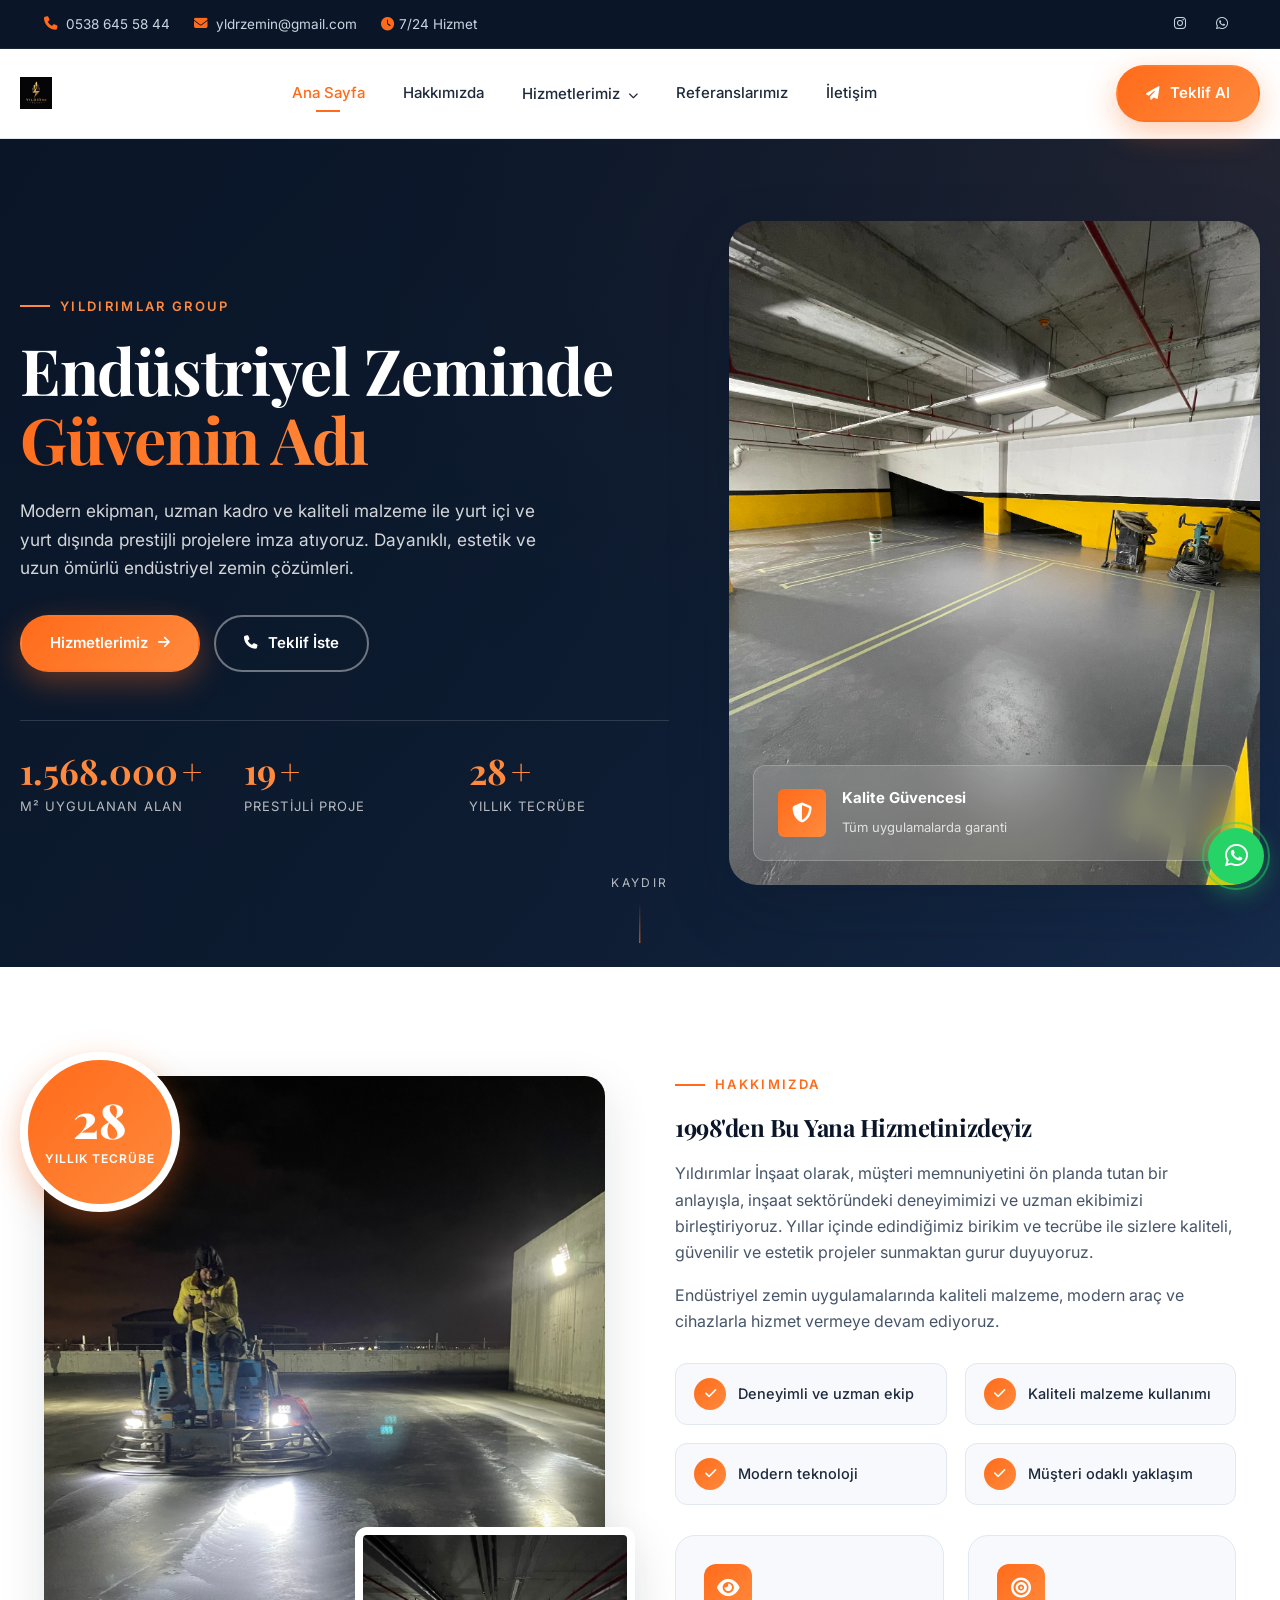
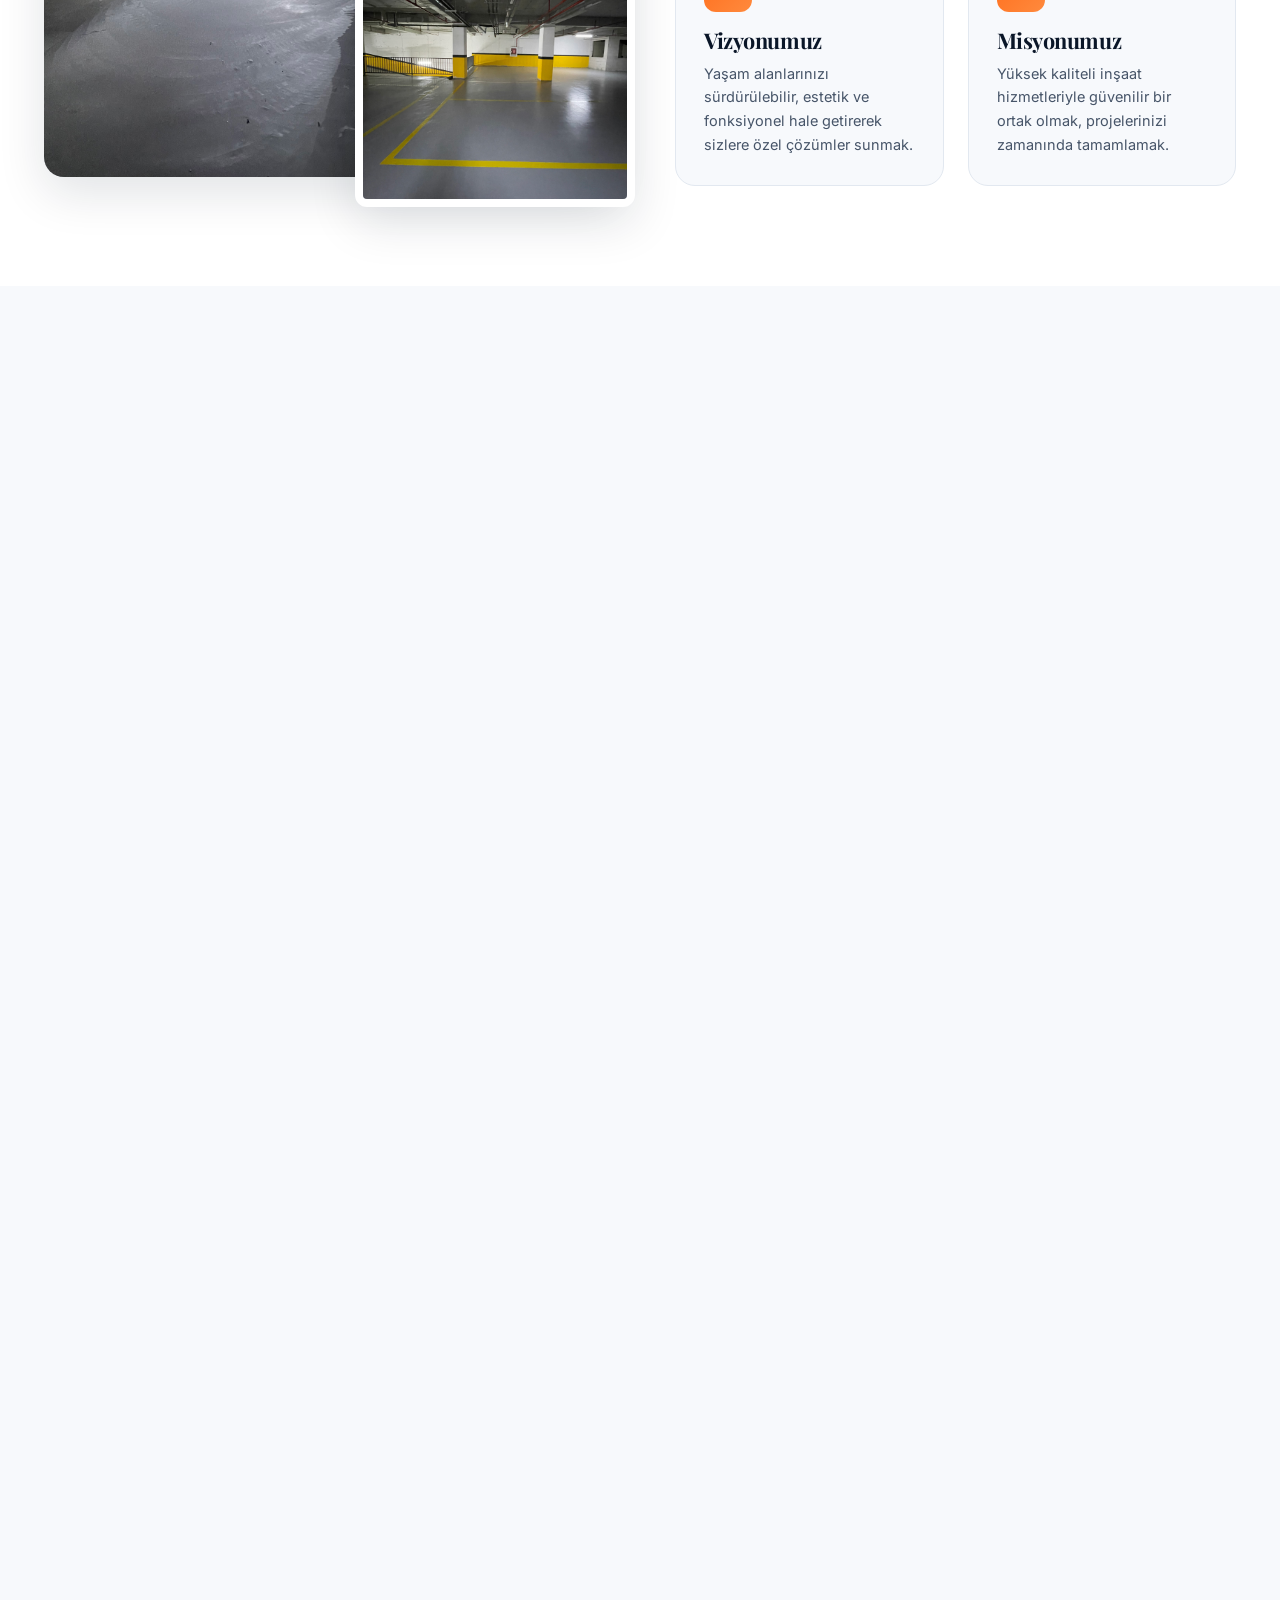
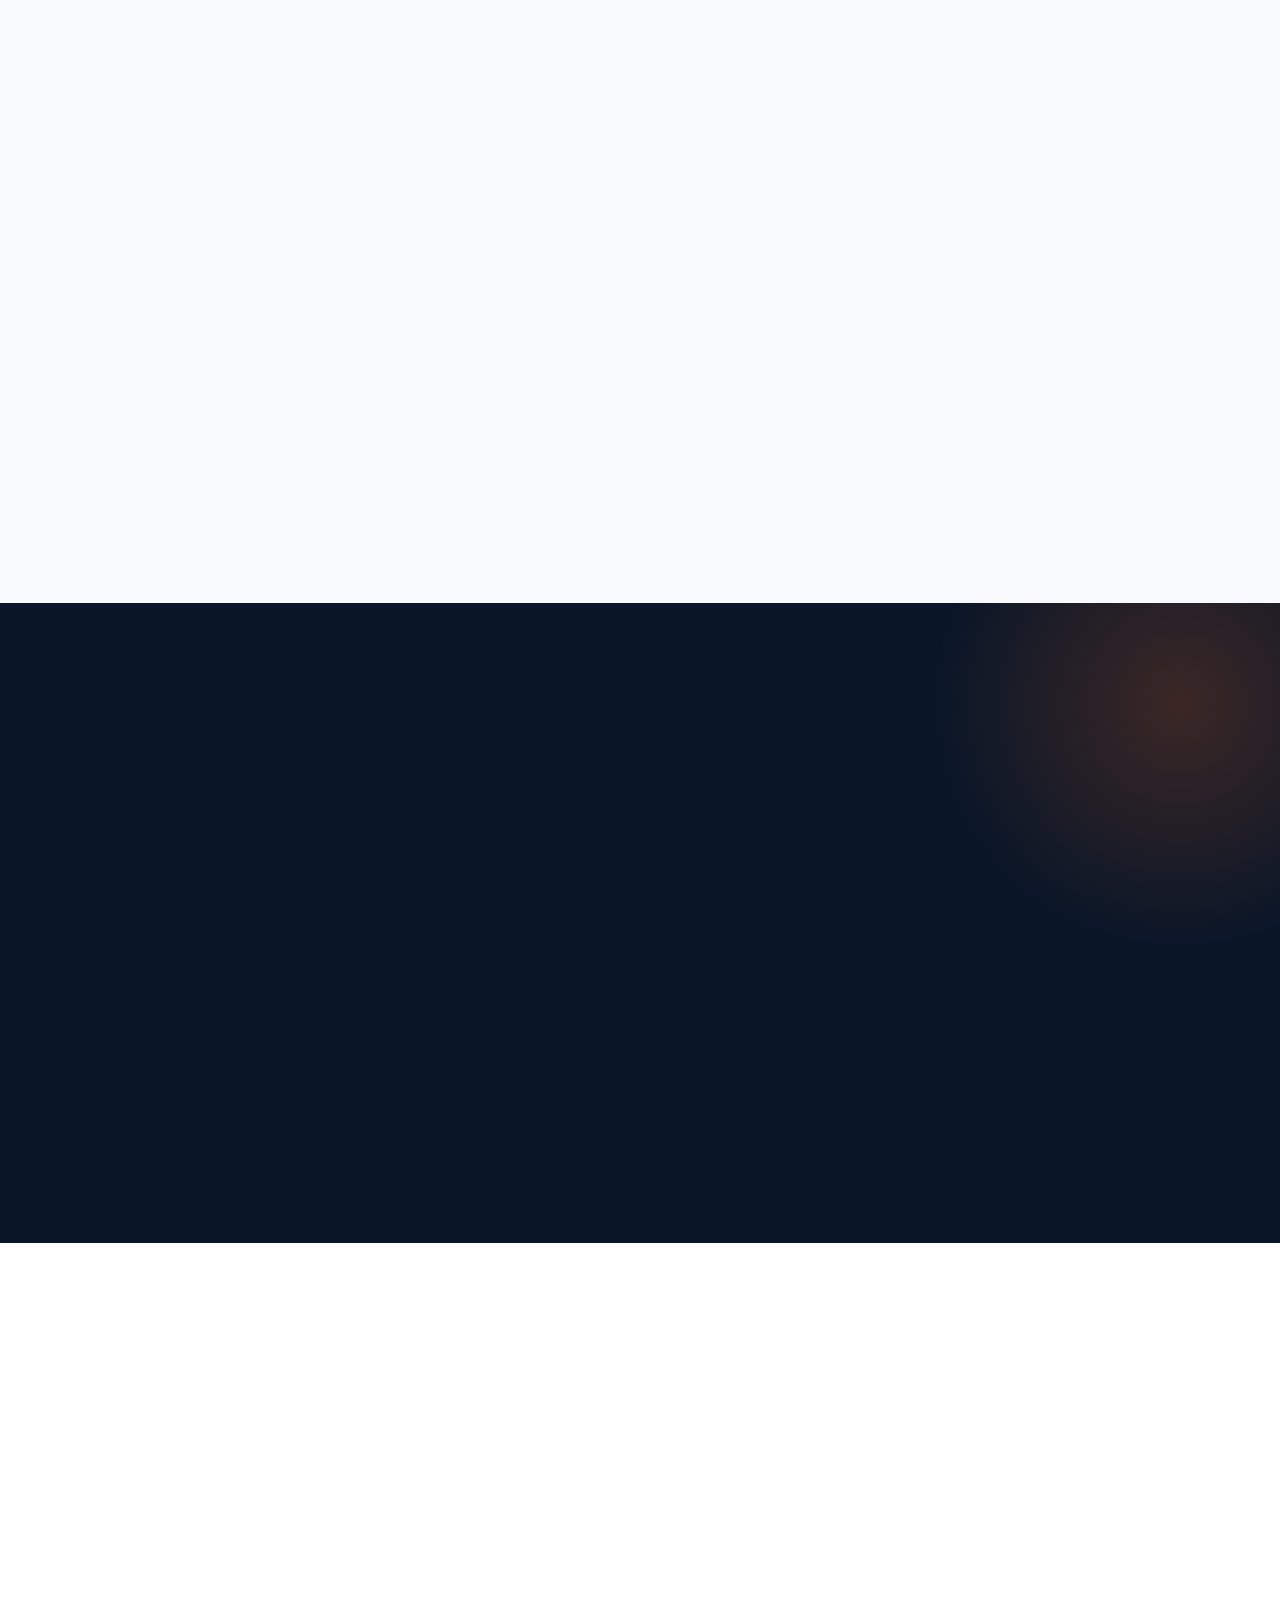
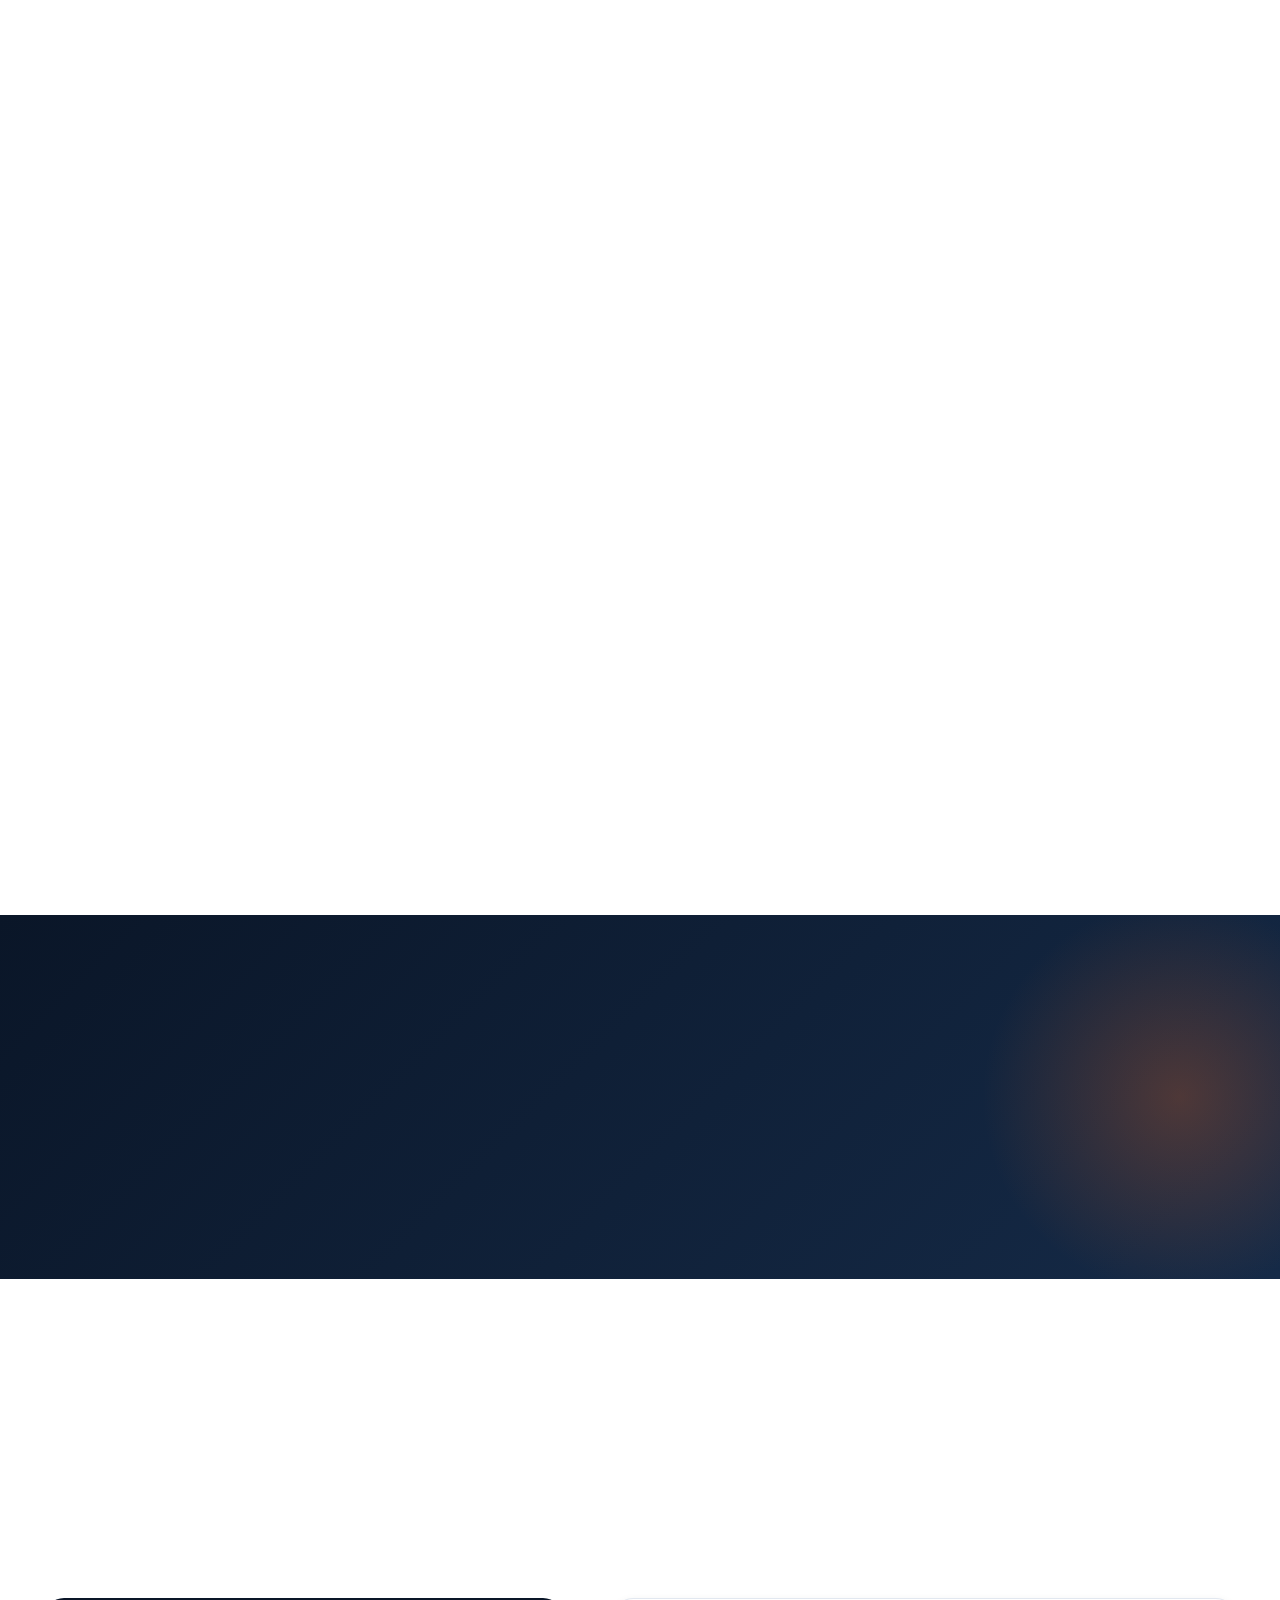
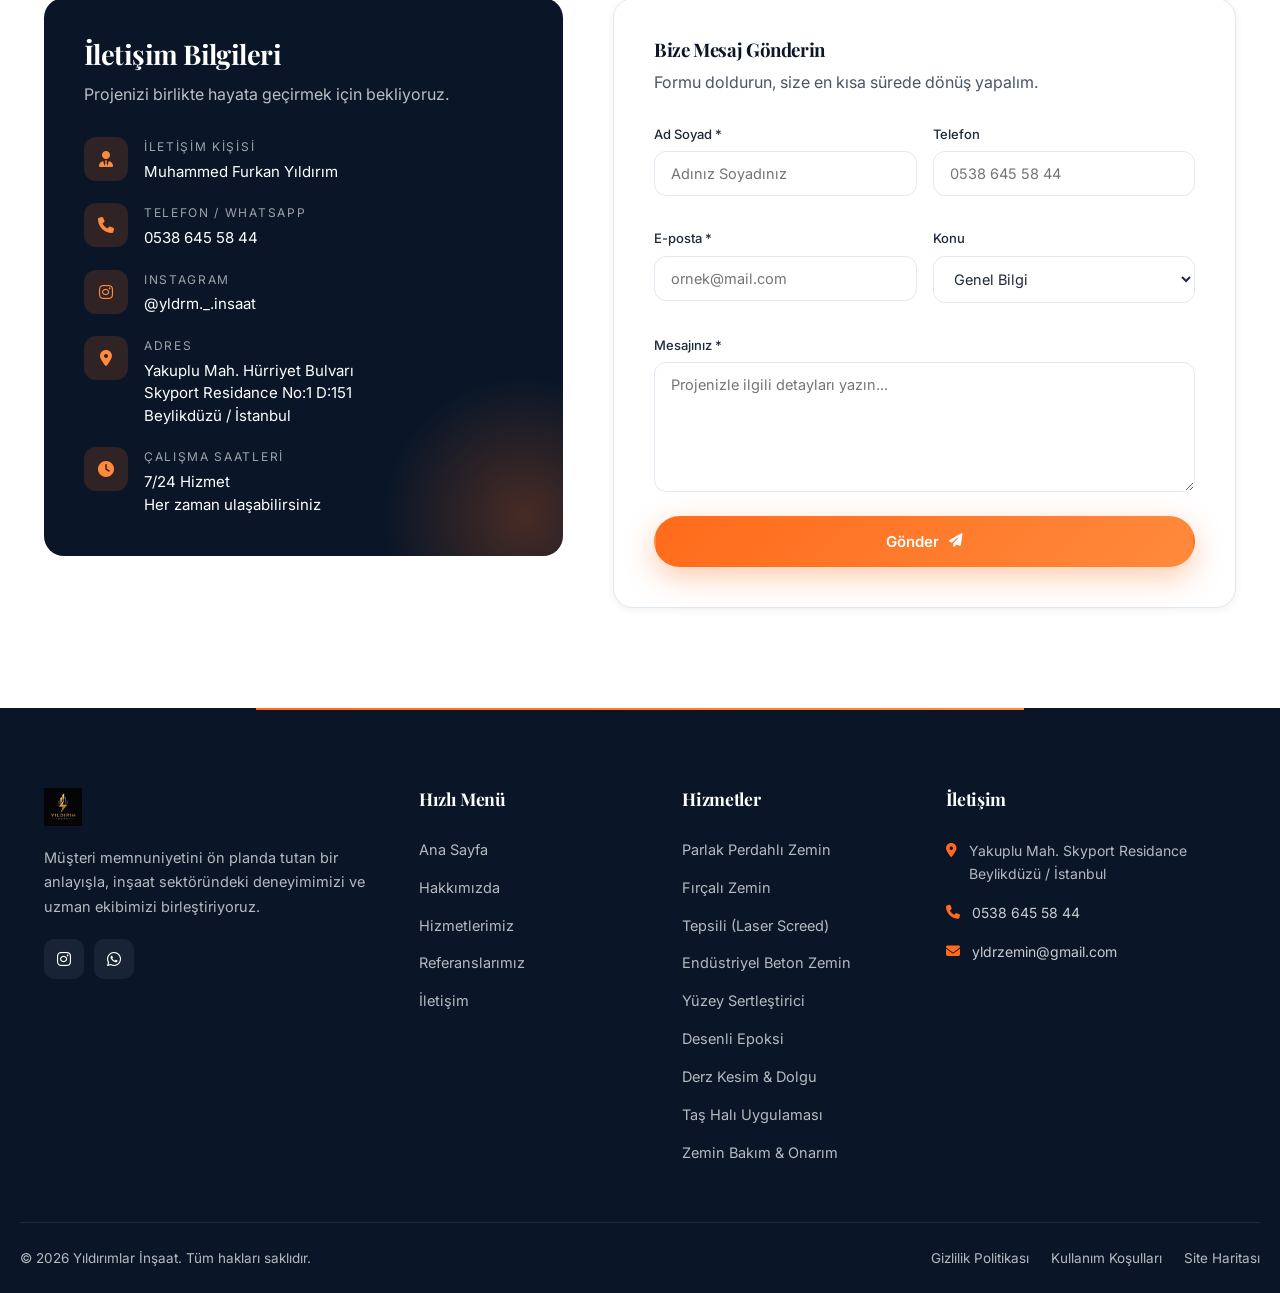
==== index.html @ 9e63b261 "upd11" ====
<!DOCTYPE html>
<html lang="tr">
<head>
  <meta charset="UTF-8" />
  <meta name="viewport" content="width=device-width, initial-scale=1.0, viewport-fit=cover" />
  <title>Yıldırımlar İnşaat — Endüstriyel Zemin Uygulamaları | Parlak Perdah, Fırçalı, Tepsili</title>
  <meta name="description" content="28 yıllık tecrübe ile 1.568.000 m² endüstriyel zemin uyguladık. Parlak perdahlı, fırçalı ve tepsili beton zemin çözümleri. Türkiye geneli hizmet." />
  <meta name="keywords" content="endüstriyel zemin, parlak perdahlı zemin, fırçalı zemin, tepsili zemin, laser screed, taş halı, derz kesim, yüzey sertleştirici, beton zemin, Yıldırımlar İnşaat, Beylikdüzü, İstanbul" />
  <meta name="author" content="Yıldırımlar İnşaat" />
  <meta name="robots" content="index, follow" />
  <link rel="canonical" href="https://yldrmlarinsaat.com/" />

  <meta property="og:type" content="website" />
  <meta property="og:site_name" content="Yıldırımlar İnşaat" />
  <meta property="og:title" content="Yıldırımlar İnşaat — Endüstriyel Zemin Uygulamaları" />
  <meta property="og:description" content="28 yıllık tecrübe ile 1.568.000 m² endüstriyel zemin uyguladık. Parlak perdahlı, fırçalı ve tepsili beton zemin çözümleri." />
  <meta property="og:url" content="https://yldrmlarinsaat.com/" />
  <meta property="og:image" content="https://yldrmlarinsaat.com/images/hero-1.jpg" />
  <meta property="og:locale" content="tr_TR" />

  <meta name="twitter:card" content="summary_large_image" />
  <meta name="twitter:title" content="Yıldırımlar İnşaat — Endüstriyel Zemin Uygulamaları" />
  <meta name="twitter:description" content="28 yıllık tecrübe ile 1.568.000 m² endüstriyel zemin uyguladık." />
  <meta name="twitter:image" content="https://yldrmlarinsaat.com/images/hero-1.jpg" />
  <meta property="og:image:alt" content="Yıldırımlar İnşaat — endüstriyel ve dekoratif zemin uygulaması" />
  <meta name="twitter:image:alt" content="Yıldırımlar İnşaat — endüstriyel ve dekoratif zemin uygulaması" />

  <link rel="alternate" hreflang="tr" href="https://yldrmlarinsaat.com/" />
  <link rel="alternate" hreflang="x-default" href="https://yldrmlarinsaat.com/" />

  <meta name="theme-color" content="#FF7A00" />
  <link rel="icon" type="image/png" href="images/logo-yildirim.png" />

  <link rel="preconnect" href="https://fonts.googleapis.com" />
  <link rel="preconnect" href="https://fonts.gstatic.com" crossorigin />
  <link href="https://fonts.googleapis.com/css2?family=Inter:wght@300;400;500;600;700&family=Playfair+Display:wght@600;700;800&display=swap" rel="stylesheet" />
  <link rel="stylesheet" href="https://cdnjs.cloudflare.com/ajax/libs/font-awesome/6.5.2/css/all.min.css" />
  <link rel="stylesheet" href="css/style.css?v=8" />

  <script type="application/ld+json">
  {
    "@context": "https://schema.org",
    "@graph": [
      {
        "@type": "Organization",
        "@id": "https://yldrmlarinsaat.com/#organization",
        "name": "Yıldırımlar İnşaat",
        "url": "https://yldrmlarinsaat.com/",
        "logo": {
          "@type": "ImageObject",
          "url": "https://yldrmlarinsaat.com/images/logo-yildirim.png"
        },
        "image": "https://yldrmlarinsaat.com/images/hero-1.jpg",
        "description": "Parlak perdahlı, fırçalı ve tepsili beton zemin ile taş halı uygulamalarında Türkiye geneli hizmet. 1.568.000 m²+ uygulanan alan.",
        "address": {
          "@type": "PostalAddress",
          "streetAddress": "Yakuplu Mah. Hürriyet Bulvarı, Skyport Residance No:1 İç Kapı No:151",
          "addressLocality": "Beylikdüzü",
          "addressRegion": "İstanbul",
          "addressCountry": "TR"
        },
        "contactPoint": [{
          "@type": "ContactPoint",
          "telephone": "+90-538-645-58-44",
          "email": "yldrzemin@gmail.com",
          "contactType": "customer service",
          "availableLanguage": ["Turkish", "tr"],
          "areaServed": { "@type": "Country", "name": "Türkiye" }
        }],
        "sameAs": ["https://www.instagram.com/yldrm._.insaat/"]
      },
      {
        "@type": "WebSite",
        "@id": "https://yldrmlarinsaat.com/#website",
        "url": "https://yldrmlarinsaat.com/",
        "name": "Yıldırımlar İnşaat",
        "publisher": { "@id": "https://yldrmlarinsaat.com/#organization" },
        "inLanguage": "tr-TR"
      }
    ]
  }
  </script>
</head>
<body>

  <!-- ========== TOP BAR ========== -->
  <div class="topbar">
    <div class="container topbar-inner">
      <div class="topbar-info">
        <!-- CONTACT: replace phone/email here -->
        <a href="tel:+905386455844"><i class="fa-solid fa-phone"></i> 0538 645 58 44</a>
        <a href="mailto:yldrzemin@gmail.com"><i class="fa-solid fa-envelope"></i> yldrzemin@gmail.com</a>
        <span><i class="fa-solid fa-clock"></i> 7/24 Hizmet</span>
      </div>
      <div class="topbar-social">
        <a href="https://instagram.com/yldrm._.insaat" target="_blank" rel="noopener" aria-label="Instagram"><i class="fa-brands fa-instagram"></i></a>
        <a href="https://wa.me/905386455844" target="_blank" rel="noopener" aria-label="Whatsapp"><i class="fa-brands fa-whatsapp"></i></a>
      </div>
    </div>
  </div>

  <!-- ========== HEADER ========== -->
  <header class="header">
    <div class="container nav">
      <a href="index.html" class="logo" aria-label="Yıldırımlar İnşaat — Ana sayfa">
        <img src="images/logo-yildirim.png" alt="Yıldırımlar İnşaat" width="220" height="60" class="logo-img" />
      </a>

      <nav class="nav-menu" aria-label="Ana Menü">
        <a href="index.html">Ana Sayfa</a>
        <a href="hakkimizda.html">Hakkımızda</a>
        <div class="has-drop">
          <a href="#hizmetler">Hizmetlerimiz <i class="fa-solid fa-chevron-down" style="font-size:10px;margin-left:4px"></i></a>
          <div class="drop">
            <a href="hizmetler/parlak-perdahli-zemin.html">Parlak Perdahlı Zemin</a>
            <a href="hizmetler/fircali-zemin.html">Fırçalı Zemin</a>
            <a href="hizmetler/tepsili-zemin.html">Tepsili (Laser Screed)</a>
            <a href="hizmetler/endustriyel-beton-zemin.html">Endüstriyel Beton Zemin</a>
            <a href="hizmetler/yuzey-sertlestirici.html">Yüzey Sertleştirici</a>
            <a href="hizmetler/desenli-epoksi.html">Desenli Epoksi</a>
            <a href="hizmetler/derz-kesim-dolgu.html">Derz Kesim &amp; Dolgu</a>
            <a href="hizmetler/tas-hali.html">Taş Halı Uygulaması</a>
            <a href="hizmetler/zemin-bakim-onarim.html">Zemin Bakım &amp; Onarım</a>
          </div>
        </div>
        <a href="referanslar.html">Referanslarımız</a>
        <a href="iletisim.html">İletişim</a>
      </nav>

      <div class="nav-cta">
        <a href="iletisim.html" class="btn btn-primary"><i class="fa-solid fa-paper-plane"></i> Teklif Al</a>
        <button class="nav-toggle" aria-label="Menüyü Aç/Kapat"><i class="fa-solid fa-bars"></i></button>
      </div>
    </div>
  </header>

  <!-- ========== HERO ========== -->
  <section class="hero">
    <div class="hero-bg"></div>
    <div class="container hero-inner">
      <div class="hero-grid">
        <div class="hero-content reveal">
          <span class="eyebrow">Yıldırımlar Group</span>
          <h1 class="hero-title">Endüstriyel Zeminde<br><span class="accent">Güvenin Adı</span></h1>
          <p class="hero-desc">Modern ekipman, uzman kadro ve kaliteli malzeme ile yurt içi ve yurt dışında prestijli projelere imza atıyoruz. Dayanıklı, estetik ve uzun ömürlü endüstriyel zemin çözümleri.</p>
          <div class="hero-cta">
            <a href="#hizmetler" class="btn btn-primary">Hizmetlerimiz <i class="fa-solid fa-arrow-right"></i></a>
            <a href="iletisim.html" class="btn btn-outline"><i class="fa-solid fa-phone"></i> Teklif İste</a>
          </div>

          <div class="hero-stats">
            <div class="hero-stat">
              <div class="num"><span data-counter="1568000">0</span><span>+</span></div>
              <div class="label">m² Uygulanan Alan</div>
            </div>
            <div class="hero-stat">
              <div class="num"><span data-counter="19">0</span><span>+</span></div>
              <div class="label">Prestijli Proje</div>
            </div>
            <div class="hero-stat">
              <div class="num"><span data-counter="28">0</span><span>+</span></div>
              <div class="label">Yıllık Tecrübe</div>
            </div>
          </div>
        </div>

        <div class="hero-visual reveal reveal-delay-2">
          <img src="images/hero-1.jpg" alt="Endüstriyel zemin uygulaması" onerror="this.style.display='none'" />
          <div class="hero-badge">
            <div class="hero-badge-icon"><i class="fa-solid fa-shield-halved"></i></div>
            <div class="hero-badge-text">
              <strong>Kalite Güvencesi</strong>
              <span>Tüm uygulamalarda garanti</span>
            </div>
          </div>
        </div>
      </div>
    </div>

    <div class="hero-scroll">
      <span>KAYDIR</span>
      <div class="line"></div>
    </div>
  </section>

  <!-- ========== ABOUT ========== -->
  <section class="section" id="hakkimizda">
    <div class="container">
      <div class="about-grid">
        <div class="about-visual reveal">
          <div class="exp-badge">
            <div class="num">28</div>
            <div class="txt">Yıllık Tecrübe</div>
          </div>
          <div class="main-img">
            <img src="images/about-1.jpg" alt="Yıldırımlar İnşaat" onerror="this.style.display='none'" />
          </div>
          <div class="sub-img">
            <img src="images/about-2.jpg" alt="Endüstriyel zemin uygulaması" onerror="this.style.display='none'" />
          </div>
        </div>

        <div class="about-content reveal reveal-delay-2">
          <span class="eyebrow">Hakkımızda</span>
          <h2>1998'den Bu Yana Hizmetinizdeyiz</h2>
          <p>Yıldırımlar İnşaat olarak, müşteri memnuniyetini ön planda tutan bir anlayışla, inşaat sektöründeki deneyimimizi ve uzman ekibimizi birleştiriyoruz. Yıllar içinde edindiğimiz birikim ve tecrübe ile sizlere kaliteli, güvenilir ve estetik projeler sunmaktan gurur duyuyoruz.</p>
          <p>Endüstriyel zemin uygulamalarında kaliteli malzeme, modern araç ve cihazlarla hizmet vermeye devam ediyoruz.</p>

          <div class="about-features">
            <div class="about-feature"><i class="fa-solid fa-check"></i><span>Deneyimli ve uzman ekip</span></div>
            <div class="about-feature"><i class="fa-solid fa-check"></i><span>Kaliteli malzeme kullanımı</span></div>
            <div class="about-feature"><i class="fa-solid fa-check"></i><span>Modern teknoloji</span></div>
            <div class="about-feature"><i class="fa-solid fa-check"></i><span>Müşteri odaklı yaklaşım</span></div>
          </div>

          <div class="vm-grid">
            <div class="vm-card">
              <i class="fa-solid fa-eye"></i>
              <h4>Vizyonumuz</h4>
              <p>Yaşam alanlarınızı sürdürülebilir, estetik ve fonksiyonel hale getirerek sizlere özel çözümler sunmak.</p>
            </div>
            <div class="vm-card">
              <i class="fa-solid fa-bullseye"></i>
              <h4>Misyonumuz</h4>
              <p>Yüksek kaliteli inşaat hizmetleriyle güvenilir bir ortak olmak, projelerinizi zamanında tamamlamak.</p>
            </div>
          </div>
        </div>
      </div>
    </div>
  </section>

  <!-- ========== SERVICES ========== -->
  <section class="section services-bg" id="hizmetler">
    <div class="container">
      <div class="text-center reveal">
        <span class="eyebrow">Hizmetlerimiz</span>
        <h2 class="section-title">Uzmanı Olduğumuz Alanlar</h2>
        <p class="section-subtitle">Parlak perdahlı ve silimli beton, fırçalı zemin, laser screed, terrazzo ve baskı beton, yüzey sertleştirici (kuru sarf), epoksi / dekoratif kaplama, taş halı ve bakım-onarım — 1.568.000 m²'yi aşan tecrübe ile projenize özel çözümler sunuyoruz.</p>
      </div>

      <div class="services-grid">
        <article class="service-card reveal">
          <a href="hizmetler/parlak-perdahli-zemin.html" class="service-card-hit" aria-labelledby="svc-parlak"></a>
          <div class="service-media">
            <img src="images/service-1.png" alt="Parlak beton silim — agrega görünümlü ayna parlaklığında ticari zemin" onerror="this.style.display='none'" />
            <div class="service-icon"><i class="fa-solid fa-gem"></i></div>
            <div class="service-num">01</div>
          </div>
          <div class="service-body">
            <h3 id="svc-parlak">Parlak Perdahlı Zemin</h3>
            <p>Silim ve perdah ile ayna parlaklığında yüzey; tozumaz, yüksek aşınma direncine sahip ultra dayanıklı endüstriyel beton.</p>
            <span class="service-link">Detayları Gör <i class="fa-solid fa-arrow-right"></i></span>
          </div>
        </article>

        <article class="service-card reveal reveal-delay-1">
          <a href="hizmetler/fircali-zemin.html" class="service-card-hit" aria-labelledby="svc-fircali"></a>
          <div class="service-media">
            <img src="images/service-2.png" alt="Fırçalı beton — broom finish paralel çizgili kaydırmaz dış zemin" onerror="this.style.display='none'" />
            <div class="service-icon"><i class="fa-solid fa-shoe-prints"></i></div>
            <div class="service-num">02</div>
          </div>
          <div class="service-body">
            <h3 id="svc-fircali">Fırçalı Zemin Uygulaması</h3>
            <p>Kaymaz, anti-slip yüzey. Yüksek trafikli alanlar, rampalar ve dış mekân endüstriyel zeminler için ideal güvenli çözüm.</p>
            <span class="service-link">Detayları Gör <i class="fa-solid fa-arrow-right"></i></span>
          </div>
        </article>

        <article class="service-card reveal reveal-delay-2">
          <a href="hizmetler/tepsili-zemin.html" class="service-card-hit" aria-labelledby="svc-tepsili"></a>
          <div class="service-media">
            <img src="images/service-3.png" alt="Parlak terrazzo zemin — geometrik desenli döşeme" onerror="this.style.display='none'" />
            <div class="service-icon"><i class="fa-solid fa-ruler-combined"></i></div>
            <div class="service-num">03</div>
          </div>
          <div class="service-body">
            <h3 id="svc-tepsili">Tepsili (Laser Screed) Zemin</h3>
            <p>Lazer kontrollü düz beton altyapı; AVM, hastane ve geniş hacimlerde terrazzo ve düşük toleranslı parlak döşeme ile birlikte anahtar teslim uygulama.</p>
            <span class="service-link">Detayları Gör <i class="fa-solid fa-arrow-right"></i></span>
          </div>
        </article>

        <article class="service-card reveal">
          <a href="hizmetler/endustriyel-beton-zemin.html" class="service-card-hit" aria-labelledby="svc-endustriyel"></a>
          <div class="service-media">
            <img src="images/service-4.jpg" alt="Endüstriyel beton zemin — geniş döküm, üretim veya depo alanı" onerror="this.style.display='none'" />
            <div class="service-icon"><i class="fa-solid fa-industry"></i></div>
            <div class="service-num">04</div>
          </div>
          <div class="service-body">
            <h3 id="svc-endustriyel">Endüstriyel Beton Zemin</h3>
            <p>Fabrika, depo ve ağır yük dökümleri; mühendislikten uygulamaya anahtar teslim. İstenirse ayrıca baskı beton ve dış mekân desenli yüzeyler.</p>
            <span class="service-link">Detayları Gör <i class="fa-solid fa-arrow-right"></i></span>
          </div>
        </article>

        <article class="service-card reveal reveal-delay-1">
          <a href="hizmetler/yuzey-sertlestirici.html" class="service-card-hit" aria-labelledby="svc-yuzey"></a>
          <div class="service-media">
            <img src="images/service-5.png" alt="Yüzey sertleştirici — taze beton üzerine kuru sarf serimi ve perdah sahası" onerror="this.style.display='none'" />
            <div class="service-icon"><i class="fa-solid fa-shield-halved"></i></div>
            <div class="service-num">05</div>
          </div>
          <div class="service-body">
            <h3 id="svc-yuzey">Yüzey Sertleştirici</h3>
            <p>Taze betona kuru sarf (korundum / kuvars) ile aşınma direnci; çatı ve teras dökümlerinde perdah entegrasyonu — detaylar ve vitrin görseli hizmet sayfasında.</p>
            <span class="service-link">Detayları Gör <i class="fa-solid fa-arrow-right"></i></span>
          </div>
        </article>

        <article class="service-card reveal reveal-delay-2">
          <a href="hizmetler/derz-kesim-dolgu.html" class="service-card-hit" aria-labelledby="svc-derz"></a>
          <div class="service-media">
            <img src="images/service-6.jpg" alt="Büyük döşemede derz hatları — kesim ve dolgu ile yönetilen parlak beton zemin" onerror="this.style.display='none'" />
            <div class="service-icon"><i class="fa-solid fa-scissors"></i></div>
            <div class="service-num">06</div>
          </div>
          <div class="service-body">
            <h3 id="svc-derz">Derz Kesim &amp; Dolgu</h3>
            <p>Erken kesim ve çatlak kontrolü; poliüretan ve epoksi derz dolgu ile sızdırmaz, uzun ömürlü derz hatları.</p>
            <span class="service-link">Detayları Gör <i class="fa-solid fa-arrow-right"></i></span>
          </div>
        </article>

        <article class="service-card reveal">
          <a href="hizmetler/tas-hali.html" class="service-card-hit" aria-labelledby="svc-tas-hali"></a>
          <div class="service-media">
            <img src="images/service-tashali.png" alt="Taş halı uygulaması — reçine bağlı agreganın malta ile serilmesi" onerror="this.style.display='none'" />
            <div class="service-icon"><i class="fa-solid fa-border-all"></i></div>
            <div class="service-num">07</div>
          </div>
          <div class="service-body">
            <h3 id="svc-tas-hali">Taş Halı Uygulaması</h3>
            <p>Peyzaj ve villa çevresi için reçine bağlı agregalı taş halı; yaya yolu ve otoparklarda estetik, dayanıklı zemin.</p>
            <span class="service-link">Detayları Gör <i class="fa-solid fa-arrow-right"></i></span>
          </div>
        </article>

        <article class="service-card reveal reveal-delay-1">
          <a href="hizmetler/zemin-bakim-onarim.html" class="service-card-hit" aria-labelledby="svc-bakim"></a>
          <div class="service-media">
            <img src="images/service-7.png" alt="Beton zeminde çatlak onarımı — saha ekibi ve yüzey hazırlığı" onerror="this.style.display='none'" />
            <div class="service-icon"><i class="fa-solid fa-wrench"></i></div>
            <div class="service-num">08</div>
          </div>
          <div class="service-body">
            <h3 id="svc-bakim">Zemin Bakım &amp; Onarım</h3>
            <p>Çatlak, aşınma ve hasarlı bölgelerde profesyonel müdahale; mevcut betonu yenileyerek ömrünü uzatıyoruz.</p>
            <span class="service-link">Detayları Gör <i class="fa-solid fa-arrow-right"></i></span>
          </div>
        </article>

        <article class="service-card reveal">
          <a href="hizmetler/desenli-epoksi.html" class="service-card-hit" aria-labelledby="svc-desenli-epoksi"></a>
          <div class="service-media">
            <img src="images/desenli%20epoksi.jpg" alt="Desenli dekoratif epoksi zemin uygulaması" onerror="this.style.display='none'" />
            <div class="service-icon"><i class="fa-solid fa-palette"></i></div>
            <div class="service-num">09</div>
          </div>
          <div class="service-body">
            <h3 id="svc-desenli-epoksi">Desenli Epoksi</h3>
            <p>Flake, renk geçişi ve özel desenlerle markanıza özel dekoratif epoksi zeminler; vitrin görselleri hizmet sayfasında.</p>
            <span class="service-link">Detayları Gör <i class="fa-solid fa-arrow-right"></i></span>
          </div>
        </article>
      </div>
    </div>
  </section>

  <!-- ========== WHY US ========== -->
  <section class="section why-bg">
    <div class="container">
      <div class="text-center reveal">
        <span class="eyebrow">Neden Biz?</span>
        <h2 class="section-title">Neden Yıldırımlar İnşaat?</h2>
        <p class="section-subtitle">Deneyimli ekibi, kaliteli işçilik anlayışı ve müşteri odaklı hizmetleriyle projelerinizi başarıyla hayata geçiriyoruz.</p>
      </div>

      <div class="why-grid">
        <div class="why-card reveal">
          <i class="fa-solid fa-shuffle"></i>
          <h4>Esnek Çözümler</h4>
          <p>Müşteri taleplerine hızlı ve esnek bir şekilde adapte olarak, her proje için özel çözümler üretiriz.</p>
        </div>
        <div class="why-card reveal reveal-delay-1">
          <i class="fa-solid fa-users-gear"></i>
          <h4>Deneyimli Ekip</h4>
          <p>Uzman ve deneyimli ekibiyle projelerinizde kaliteli işçilik ve güven sunar.</p>
        </div>
        <div class="why-card reveal reveal-delay-2">
          <i class="fa-solid fa-handshake"></i>
          <h4>Müşteri Odaklı</h4>
          <p>Şeffaf iletişim ve müşteri memnuniyeti odaklı yaklaşımla güçlü iş ortaklıkları kurarız.</p>
        </div>
        <div class="why-card reveal reveal-delay-3">
          <i class="fa-solid fa-award"></i>
          <h4>Kaliteli İşçilik</h4>
          <p>Modern tasarım anlayışı ve kaliteli malzeme kullanımıyla uzun ömürlü projeler.</p>
        </div>
      </div>
    </div>
  </section>

  <!-- ========== REFERENCES ========== -->
  <section class="section" id="referanslar">
    <div class="container">
      <div class="text-center reveal">
        <span class="eyebrow">Referanslarımız</span>
        <h2 class="section-title">Tamamlanan Projelerimiz</h2>
        <p class="section-subtitle">Türkiye ve yurt dışında onlarca prestijli projede imzamız var. İşte başarıyla tamamladığımız projelerden bazıları.</p>
      </div>

      <div class="refs-grid">
        <div class="ref-card tall reveal">
          <img src="images/ref-1.jpg" alt="Eston Deniz Evleri" onerror="this.style.display='none'" />
          <div class="ref-info"><span class="tag">250.000 m²</span><h4>Eston Deniz Evleri</h4><div class="loc">Parlak Perdahlı Zemin</div></div>
        </div>
        <div class="ref-card reveal reveal-delay-1">
          <img src="images/ref-2.jpg" alt="Osmanlı Arşiv Binası" onerror="this.style.display='none'" />
          <div class="ref-info"><span class="tag">150.000 m²</span><h4>Osmanlı Arşiv Binası</h4><div class="loc">Parlak Perdahlı Zemin</div></div>
        </div>
        <div class="ref-card reveal reveal-delay-2">
          <img src="images/ref-3.jpg" alt="Giresun Çotanak Stadı" onerror="this.style.display='none'" />
          <div class="ref-info"><span class="tag">150.000 m²</span><h4>Giresun Çotanak Stadı</h4><div class="loc">Parlak Perdahlı & Fırçalı</div></div>
        </div>
        <div class="ref-card wide reveal">
          <img src="images/ref-4.jpg" alt="Samsun Tekkeköy Devlet Hastanesi" onerror="this.style.display='none'" />
          <div class="ref-info"><span class="tag">120.000 m²</span><h4>Samsun Tekkeköy Devlet Hastanesi</h4><div class="loc">Parlak Perdahlı & Fırçalı Zemin</div></div>
        </div>
        <div class="ref-card reveal reveal-delay-1">
          <img src="images/ref-5.jpg" alt="Roketsan Kırıkkale" onerror="this.style.display='none'" />
          <div class="ref-info"><span class="tag">80.000 m²</span><h4>Roketsan Kırıkkale</h4><div class="loc">Fırçalı Zemin Uygulaması</div></div>
        </div>
      </div>

      <div class="text-center reveal" style="margin-top:40px">
        <a href="referanslar.html" class="btn btn-ghost">Tüm Referanslar <i class="fa-solid fa-arrow-right"></i></a>
      </div>
    </div>
  </section>

  <!-- ========== CTA BANNER ========== -->
  <section class="cta-banner">
    <div class="container cta-inner reveal">
      <div>
        <span class="eyebrow" style="color:var(--color-primary-light)">Projeye Hazır Mısınız?</span>
        <h2>Hayalinizdeki proje için hemen bugün bizimle iletişime geçin.</h2>
        <p>Uzman ekibimiz size en uygun çözümü sunmak için hazır. Ücretsiz keşif ve teklif için ulaşın.</p>
      </div>
      <div class="cta-actions">
        <a href="iletisim.html" class="btn btn-primary">Teklif Al <i class="fa-solid fa-arrow-right"></i></a>
        <!-- CONTACT: replace phone -->
        <a href="tel:+905386455844" class="btn btn-outline"><i class="fa-solid fa-phone"></i> Hemen Ara</a>
      </div>
    </div>
  </section>

  <!-- ========== CONTACT PREVIEW ========== -->
  <section class="section" id="iletisim">
    <div class="container">
      <div class="text-center reveal">
        <span class="eyebrow">İletişim</span>
        <h2 class="section-title">Bize Ulaşın</h2>
        <p class="section-subtitle">Her türlü soru, öneri veya geri bildiriminizi bekliyoruz. İlgili departmanlarımız en kısa sürede size dönüş yapacaktır.</p>
      </div>

      <div class="contact-grid" style="margin-top:50px">
        <div class="contact-info-card reveal">
          <h3>İletişim Bilgileri</h3>
          <p>Projenizi birlikte hayata geçirmek için bekliyoruz.</p>
          <div class="contact-info-list">
            <div class="contact-info-item">
              <i class="fa-solid fa-user-tie"></i>
              <div>
                <div class="label">İletişim Kişisi</div>
                <div class="value">Muhammed Furkan Yıldırım</div>
              </div>
            </div>
            <div class="contact-info-item">
              <i class="fa-solid fa-phone"></i>
              <div>
                <div class="label">Telefon / WhatsApp</div>
                <div class="value"><a href="tel:+905386455844">0538 645 58 44</a></div>
              </div>
            </div>
            <div class="contact-info-item">
              <i class="fa-brands fa-instagram"></i>
              <div>
                <div class="label">Instagram</div>
                <div class="value"><a href="https://instagram.com/yldrm._.insaat" target="_blank" rel="noopener">@yldrm._.insaat</a></div>
              </div>
            </div>
            <div class="contact-info-item">
              <i class="fa-solid fa-location-dot"></i>
              <div>
                <div class="label">Adres</div>
                <div class="value">Yakuplu Mah. Hürriyet Bulvarı<br>Skyport Residance No:1 D:151<br>Beylikdüzü / İstanbul</div>
              </div>
            </div>
            <div class="contact-info-item">
              <i class="fa-solid fa-clock"></i>
              <div>
                <div class="label">Çalışma Saatleri</div>
                <div class="value">7/24 Hizmet<br>Her zaman ulaşabilirsiniz</div>
              </div>
            </div>
          </div>
        </div>

        <form class="contact-form reveal reveal-delay-1" id="contactForm"
              action="https://formsubmit.co/ajax/yldrzemin@gmail.com"
              method="POST">
          <input type="hidden" name="_subject" value="Yıldırımlar İnşaat - Yeni İletişim Formu" />
          <input type="hidden" name="_template" value="table" />
          <input type="hidden" name="_captcha" value="false" />
          <input type="text" name="_honey" style="display:none" tabindex="-1" autocomplete="off" />

          <h3>Bize Mesaj Gönderin</h3>
          <p>Formu doldurun, size en kısa sürede dönüş yapalım.</p>

          <div class="form-row">
            <div class="form-group">
              <label for="name">Ad Soyad *</label>
              <input type="text" id="name" name="name" placeholder="Adınız Soyadınız" required />
            </div>
            <div class="form-group">
              <label for="phone">Telefon</label>
              <input type="tel" id="phone" name="phone" placeholder="0538 645 58 44" />
            </div>
          </div>

          <div class="form-row">
            <div class="form-group">
              <label for="email">E-posta *</label>
              <input type="email" id="email" name="email" placeholder="ornek@mail.com" required />
            </div>
            <div class="form-group">
              <label for="subject">Konu</label>
              <select id="subject" name="subject">
                <option>Genel Bilgi</option>
                <option>Teklif Talebi</option>
                <option>Parlak Perdahlı Zemin</option>
                <option>Fırçalı Zemin</option>
                <option>Tepsili Zemin</option>
                <option>Endüstriyel Zemin</option>
                <option>Taş Halı Uygulaması</option>
                <option>Zemin Bakım &amp; Onarım</option>
                <option>Diğer</option>
              </select>
            </div>
          </div>

          <div class="form-group">
            <label for="message">Mesajınız *</label>
            <textarea id="message" name="message" placeholder="Projenizle ilgili detayları yazın..." required></textarea>
          </div>

          <button type="submit" class="btn btn-primary" style="width:100%">Gönder <i class="fa-solid fa-paper-plane"></i></button>
          <div class="form-msg"></div>
        </form>
      </div>
    </div>
  </section>

  <!-- ========== FOOTER ========== -->
  <footer class="footer">
    <div class="container footer-grid">
      <div class="footer-about">
        <a href="index.html" class="logo" aria-label="Yıldırımlar İnşaat — Ana sayfa">
          <img src="images/logo-yildirim.png" alt="Yıldırımlar İnşaat" width="220" height="60" class="logo-img" />
        </a>
        <p>Müşteri memnuniyetini ön planda tutan bir anlayışla, inşaat sektöründeki deneyimimizi ve uzman ekibimizi birleştiriyoruz.</p>
        <div class="footer-social">
          <a href="https://instagram.com/yldrm._.insaat" target="_blank" rel="noopener" aria-label="Instagram"><i class="fa-brands fa-instagram"></i></a>
          <a href="https://wa.me/905386455844" target="_blank" rel="noopener" aria-label="Whatsapp"><i class="fa-brands fa-whatsapp"></i></a>
        </div>
      </div>

      <div class="footer-col">
        <h5>Hızlı Menü</h5>
        <div class="footer-links">
          <a href="index.html">Ana Sayfa</a>
          <a href="hakkimizda.html">Hakkımızda</a>
          <a href="#hizmetler">Hizmetlerimiz</a>
          <a href="referanslar.html">Referanslarımız</a>
          <a href="iletisim.html">İletişim</a>
        </div>
      </div>

      <div class="footer-col">
        <h5>Hizmetler</h5>
        <div class="footer-links">
          <a href="hizmetler/parlak-perdahli-zemin.html">Parlak Perdahlı Zemin</a>
          <a href="hizmetler/fircali-zemin.html">Fırçalı Zemin</a>
          <a href="hizmetler/tepsili-zemin.html">Tepsili (Laser Screed)</a>
          <a href="hizmetler/endustriyel-beton-zemin.html">Endüstriyel Beton Zemin</a>
          <a href="hizmetler/yuzey-sertlestirici.html">Yüzey Sertleştirici</a>
          <a href="hizmetler/desenli-epoksi.html">Desenli Epoksi</a>
          <a href="hizmetler/derz-kesim-dolgu.html">Derz Kesim &amp; Dolgu</a>
          <a href="hizmetler/tas-hali.html">Taş Halı Uygulaması</a>
          <a href="hizmetler/zemin-bakim-onarim.html">Zemin Bakım &amp; Onarım</a>
        </div>
      </div>

      <div class="footer-col">
        <h5>İletişim</h5>
        <ul class="footer-contact">
          <!-- CONTACT: replace address, phone, email -->
          <li><i class="fa-solid fa-location-dot"></i><span>Yakuplu Mah. Skyport Residance<br>Beylikdüzü / İstanbul</span></li>
          <li><i class="fa-solid fa-phone"></i><a href="tel:+905386455844">0538 645 58 44</a></li>
          <li><i class="fa-solid fa-envelope"></i><a href="mailto:yldrzemin@gmail.com">yldrzemin@gmail.com</a></li>
        </ul>
      </div>
    </div>

    <div class="container footer-bottom">
      <span>© <span data-year>2026</span> Yıldırımlar İnşaat. Tüm hakları saklıdır.</span>
      <div class="footer-bottom-links">
        <a href="#">Gizlilik Politikası</a>
        <a href="#">Kullanım Koşulları</a>
        <a href="#">Site Haritası</a>
      </div>
    </div>
  </footer>

  <!-- Floating WhatsApp -->
  <!-- CONTACT: replace whatsapp number (without plus, e.g. 905551234567) -->
  <a href="https://wa.me/905386455844" class="float-whatsapp" target="_blank" aria-label="WhatsApp ile İletişim">
    <i class="fa-brands fa-whatsapp"></i>
  </a>

  <script src="js/main.js?v=5"></script>
</body>
</html>
---- css/style.css ----
/* =========================================================
   Yıldırımlar İnşaat - Main Stylesheet
   Modern, responsive construction company website
   ========================================================= */

:root {
  --color-primary: #ff6b1a;
  --color-primary-dark: #e55a0e;
  --color-primary-light: #ff8a3d;
  --color-dark: #0a1628;
  --color-dark-2: #0f1e36;
  --color-dark-3: #152a47;
  --color-light: #ffffff;
  --color-soft: #f7f9fc;
  --color-soft-2: #eef2f7;
  --color-text: #1e293b;
  --color-text-soft: #475569;
  --color-muted: #64748b;
  --color-border: #e2e8f0;

  --gradient-primary: linear-gradient(135deg, #ff6b1a 0%, #ff8a3d 100%);
  --gradient-dark: linear-gradient(135deg, #0a1628 0%, #152a47 100%);
  --gradient-overlay: linear-gradient(180deg, rgba(10, 22, 40, 0.5) 0%, rgba(10, 22, 40, 0.85) 100%);

  --shadow-sm: 0 2px 8px rgba(10, 22, 40, 0.06);
  --shadow-md: 0 6px 24px rgba(10, 22, 40, 0.08);
  --shadow-lg: 0 16px 48px rgba(10, 22, 40, 0.12);
  --shadow-xl: 0 24px 64px rgba(10, 22, 40, 0.18);
  --shadow-primary: 0 10px 30px rgba(255, 107, 26, 0.35);

  --radius-sm: 6px;
  --radius-md: 12px;
  --radius-lg: 20px;
  --radius-xl: 28px;
  --radius-full: 9999px;

  --container-max: 1240px;
  --transition: 0.35s cubic-bezier(0.4, 0, 0.2, 1);

  --font-head: 'Playfair Display', 'Georgia', serif;
  --font-body: 'Inter', 'Segoe UI', system-ui, -apple-system, sans-serif;
}

/* ---------- Reset ---------- */
*,
*::before,
*::after {
  box-sizing: border-box;
  margin: 0;
  padding: 0;
}

html {
  scroll-behavior: smooth;
  -webkit-text-size-adjust: 100%;
  text-size-adjust: 100%;
}

body {
  font-family: var(--font-body);
  font-size: 16px;
  line-height: 1.65;
  color: var(--color-text);
  background: var(--color-light);
  overflow-x: hidden;
  overflow-wrap: break-word;
  -webkit-font-smoothing: antialiased;
  -moz-osx-font-smoothing: grayscale;
}

img {
  max-width: 100%;
  height: auto;
  display: block;
}

a {
  color: inherit;
  text-decoration: none;
  transition: color var(--transition);
}

button {
  font-family: inherit;
  cursor: pointer;
  border: none;
  background: none;
}

ul {
  list-style: none;
}

h1, h2, h3, h4, h5, h6 {
  font-family: var(--font-head);
  font-weight: 700;
  line-height: 1.2;
  color: var(--color-dark);
  letter-spacing: -0.02em;
}

section {
  position: relative;
}

/* ---------- Utility ---------- */
.container {
  width: 100%;
  max-width: var(--container-max);
  margin-inline: auto;
  padding-inline: clamp(16px, 4vw, 24px);
}

.section {
  padding: 100px 0;
}

.section-sm {
  padding: 70px 0;
}

.eyebrow {
  display: inline-flex;
  align-items: center;
  gap: 10px;
  font-family: var(--font-body);
  font-size: 13px;
  font-weight: 600;
  text-transform: uppercase;
  letter-spacing: 0.18em;
  color: var(--color-primary);
  margin-bottom: 18px;
}

.eyebrow::before {
  content: '';
  width: 30px;
  height: 2px;
  background: var(--color-primary);
}

.section-title {
  font-size: clamp(2rem, 3.2vw, 3rem);
  margin-bottom: 18px;
}

.section-subtitle {
  font-size: 1.05rem;
  color: var(--color-text-soft);
  max-width: 680px;
  margin-bottom: 20px;
}

.text-center {
  text-align: center;
}

.text-center .eyebrow,
.text-center .section-subtitle {
  margin-left: auto;
  margin-right: auto;
}

/* ---------- Buttons ---------- */
.btn {
  display: inline-flex;
  align-items: center;
  justify-content: center;
  gap: 10px;
  padding: 14px 28px;
  font-size: 15px;
  font-weight: 600;
  border-radius: var(--radius-full);
  transition: all var(--transition);
  cursor: pointer;
  white-space: nowrap;
  border: 2px solid transparent;
}

.btn-primary {
  background: var(--gradient-primary);
  color: #fff;
  box-shadow: var(--shadow-primary);
}

.btn-primary:hover {
  transform: translateY(-2px);
  box-shadow: 0 14px 36px rgba(255, 107, 26, 0.5);
}

.btn-outline {
  background: transparent;
  color: #fff;
  border-color: rgba(255, 255, 255, 0.4);
}

.btn-outline:hover {
  background: #fff;
  color: var(--color-dark);
  border-color: #fff;
}

.btn-dark {
  background: var(--color-dark);
  color: #fff;
}

.btn-dark:hover {
  background: var(--color-primary);
}

.btn-ghost {
  background: transparent;
  color: var(--color-dark);
  border-color: var(--color-border);
}

.btn-ghost:hover {
  background: var(--color-dark);
  color: #fff;
  border-color: var(--color-dark);
}

.btn i, .btn svg {
  font-size: 0.9em;
  transition: transform var(--transition);
}

.btn:hover i.fa-arrow-right {
  transform: translateX(4px);
}

/* ---------- Top Bar ---------- */
.topbar {
  background: var(--color-dark);
  color: #cbd5e1;
  font-size: 13.5px;
  padding: 10px 0;
  border-bottom: 1px solid rgba(255, 255, 255, 0.06);
}

.topbar-inner {
  display: flex;
  justify-content: space-between;
  align-items: center;
  gap: 16px;
  flex-wrap: wrap;
}

.topbar-info {
  display: flex;
  gap: 24px;
  flex-wrap: wrap;
}

.topbar-info a {
  display: inline-flex;
  align-items: center;
  gap: 8px;
  color: #cbd5e1;
}

.topbar-info a:hover {
  color: var(--color-primary);
}

.topbar-info i {
  color: var(--color-primary);
}

.topbar-social {
  display: flex;
  gap: 14px;
}

.topbar-social a {
  color: #cbd5e1;
  width: 28px;
  height: 28px;
  display: inline-flex;
  align-items: center;
  justify-content: center;
  border-radius: 50%;
  transition: all var(--transition);
}

.topbar-social a:hover {
  background: var(--color-primary);
  color: #fff;
}

/* ---------- Header / Navigation ---------- */
.header {
  position: sticky;
  top: 0;
  left: 0;
  right: 0;
  z-index: 100;
  padding-top: env(safe-area-inset-top, 0px);
  padding-left: env(safe-area-inset-left, 0px);
  padding-right: env(safe-area-inset-right, 0px);
  background: rgba(255, 255, 255, 0.96);
  backdrop-filter: blur(14px);
  -webkit-backdrop-filter: blur(14px);
  border-bottom: 1px solid var(--color-border);
  transition: all var(--transition);
}

.header.scrolled {
  box-shadow: var(--shadow-md);
}

.nav {
  display: flex;
  align-items: center;
  justify-content: space-between;
  padding: 16px 0;
  gap: 24px;
}

.logo {
  display: flex;
  align-items: center;
  gap: 12px;
  flex-shrink: 0;
}

.logo-img {
  display: block;
  height: 32px;
  width: auto;
  max-width: min(168px, 46vw);
  object-fit: contain;
}

.footer-about .logo-img {
  height: 38px;
  max-width: 200px;
}

.logo-mark {
  width: 48px;
  height: 48px;
  border-radius: 12px;
  background: var(--gradient-primary);
  display: flex;
  align-items: center;
  justify-content: center;
  color: #fff;
  font-weight: 800;
  font-size: 20px;
  box-shadow: var(--shadow-primary);
  font-family: var(--font-body);
}

.logo-text {
  display: flex;
  flex-direction: column;
  line-height: 1.1;
}

.logo-text .name {
  font-family: var(--font-head);
  font-size: 20px;
  font-weight: 700;
  color: var(--color-dark);
}

.logo-text .tag {
  font-size: 11px;
  font-weight: 500;
  letter-spacing: 0.16em;
  text-transform: uppercase;
  color: var(--color-primary);
}

.nav-menu {
  display: flex;
  align-items: center;
  gap: 6px;
}

.nav-menu a {
  position: relative;
  padding: 10px 16px;
  font-size: 15px;
  font-weight: 500;
  color: var(--color-text);
  border-radius: var(--radius-full);
}

.nav-menu a::after {
  content: '';
  position: absolute;
  left: 50%;
  bottom: 4px;
  transform: translateX(-50%);
  width: 0;
  height: 2px;
  background: var(--color-primary);
  transition: width var(--transition);
}

.nav-menu a:hover,
.nav-menu a.active {
  color: var(--color-primary);
}

.nav-menu a:hover::after,
.nav-menu a.active::after {
  width: 24px;
}

.nav-menu .has-drop {
  position: relative;
}

.nav-menu .drop {
  position: absolute;
  top: calc(100% + 12px);
  left: 50%;
  transform: translateX(-50%) translateY(10px);
  min-width: 260px;
  background: #fff;
  border-radius: var(--radius-md);
  box-shadow: var(--shadow-lg);
  padding: 10px;
  opacity: 0;
  visibility: hidden;
  transition: all var(--transition);
  border: 1px solid var(--color-border);
}

.nav-menu .drop::before {
  content: '';
  position: absolute;
  top: -6px;
  left: 50%;
  transform: translateX(-50%) rotate(45deg);
  width: 12px;
  height: 12px;
  background: #fff;
  border-top: 1px solid var(--color-border);
  border-left: 1px solid var(--color-border);
}

.nav-menu .has-drop:hover .drop {
  opacity: 1;
  visibility: visible;
  transform: translateX(-50%) translateY(0);
}

.nav-menu .drop a {
  display: block;
  padding: 10px 14px;
  border-radius: var(--radius-sm);
  font-size: 14px;
}

.nav-menu .drop a::after {
  display: none;
}

.nav-menu .drop a:hover {
  background: var(--color-soft);
  color: var(--color-primary);
}

.nav-cta {
  display: flex;
  align-items: center;
  gap: 12px;
}

.nav-toggle {
  display: none;
  width: 44px;
  height: 44px;
  border-radius: var(--radius-sm);
  background: var(--color-soft);
  color: var(--color-dark);
  align-items: center;
  justify-content: center;
  font-size: 18px;
  transition: all var(--transition);
}

.nav-toggle:hover {
  background: var(--color-dark);
  color: #fff;
}

/* ---------- Hero ---------- */
.hero {
  position: relative;
  min-height: 92vh;
  min-height: 92dvh;
  display: flex;
  align-items: center;
  color: #fff;
  overflow: hidden;
  background: var(--color-dark);
}

.hero-bg {
  position: absolute;
  inset: 0;
  background-image: url('../images/hero-1.jpg');
  background-size: cover;
  background-position: center;
  z-index: 0;
}

.hero-bg::after {
  content: '';
  position: absolute;
  inset: 0;
  background: linear-gradient(120deg, rgba(10, 22, 40, 0.92) 0%, rgba(10, 22, 40, 0.7) 55%, rgba(10, 22, 40, 0.45) 100%);
}

/* Decorative pattern when no image available */
.hero-bg::before {
  content: '';
  position: absolute;
  inset: 0;
  background: 
    radial-gradient(ellipse at top right, rgba(255, 107, 26, 0.22), transparent 55%),
    radial-gradient(ellipse at bottom left, rgba(21, 42, 71, 0.8), transparent 50%),
    linear-gradient(135deg, #0a1628 0%, #152a47 55%, #1f3a66 100%);
  z-index: -1;
}

.hero-inner {
  position: relative;
  z-index: 2;
  padding: 80px 0;
  width: 100%;
}

.hero-grid {
  display: grid;
  grid-template-columns: 1.1fr 0.9fr;
  gap: 60px;
  align-items: center;
}

.hero-content .eyebrow {
  color: var(--color-primary-light);
}

.hero-content .eyebrow::before {
  background: var(--color-primary-light);
}

.hero-title {
  font-size: clamp(2.4rem, 5vw, 4.2rem);
  color: #fff;
  margin-bottom: 24px;
  line-height: 1.08;
}

.hero-title .accent {
  background: var(--gradient-primary);
  -webkit-background-clip: text;
  -webkit-text-fill-color: transparent;
  background-clip: text;
}

.hero-desc {
  font-size: 1.08rem;
  color: rgba(255, 255, 255, 0.82);
  max-width: 540px;
  margin-bottom: 32px;
}

.hero-cta {
  display: flex;
  gap: 14px;
  flex-wrap: wrap;
}

.hero-stats {
  display: grid;
  grid-template-columns: repeat(3, 1fr);
  gap: 24px;
  margin-top: 48px;
  padding-top: 32px;
  border-top: 1px solid rgba(255, 255, 255, 0.14);
}

.hero-stat .num {
  font-family: var(--font-head);
  font-size: 2.2rem;
  font-weight: 700;
  color: var(--color-primary-light);
  line-height: 1;
  display: flex;
  align-items: baseline;
  gap: 4px;
}

.hero-stat .label {
  font-size: 13px;
  color: rgba(255, 255, 255, 0.7);
  margin-top: 8px;
  text-transform: uppercase;
  letter-spacing: 0.08em;
}

/* Hero visual card */
.hero-visual {
  position: relative;
  aspect-ratio: 4 / 5;
  border-radius: var(--radius-xl);
  overflow: hidden;
  box-shadow: var(--shadow-xl);
  background: linear-gradient(135deg, #1f3a66, #0a1628);
}

.hero-visual img {
  position: absolute;
  inset: 0;
  width: 100%;
  height: 100%;
  object-fit: cover;
}

.hero-badge {
  position: absolute;
  bottom: 24px;
  left: 24px;
  right: 24px;
  padding: 20px 24px;
  background: rgba(255, 255, 255, 0.12);
  backdrop-filter: blur(16px);
  -webkit-backdrop-filter: blur(16px);
  border: 1px solid rgba(255, 255, 255, 0.2);
  border-radius: var(--radius-md);
  display: flex;
  align-items: center;
  gap: 16px;
  color: #fff;
}

.hero-badge-icon {
  width: 48px;
  height: 48px;
  border-radius: var(--radius-sm);
  background: var(--gradient-primary);
  display: flex;
  align-items: center;
  justify-content: center;
  font-size: 20px;
  flex-shrink: 0;
}

.hero-badge-text strong {
  display: block;
  font-size: 15px;
  margin-bottom: 2px;
}

.hero-badge-text span {
  font-size: 13px;
  color: rgba(255, 255, 255, 0.78);
}

.hero-scroll {
  position: absolute;
  bottom: 24px;
  left: 50%;
  transform: translateX(-50%);
  z-index: 3;
  color: rgba(255, 255, 255, 0.7);
  font-size: 12px;
  text-transform: uppercase;
  letter-spacing: 0.2em;
  display: flex;
  flex-direction: column;
  align-items: center;
  gap: 10px;
}

.hero-scroll .line {
  width: 1px;
  height: 40px;
  background: linear-gradient(to bottom, transparent, var(--color-primary));
  animation: scrollDown 2s ease-in-out infinite;
}

@keyframes scrollDown {
  0%, 100% { transform: scaleY(1); transform-origin: top; opacity: 0.3; }
  50% { transform: scaleY(1.4); opacity: 1; }
}

/* ---------- About ---------- */
.about-grid {
  display: grid;
  grid-template-columns: 1fr 1fr;
  gap: 70px;
  align-items: center;
}

.about-visual {
  position: relative;
}

.about-visual .main-img {
  border-radius: var(--radius-lg);
  overflow: hidden;
  aspect-ratio: 4 / 5;
  background: linear-gradient(135deg, #e2e8f0, #cbd5e1);
  box-shadow: var(--shadow-lg);
}

.about-visual .main-img img {
  width: 100%;
  height: 100%;
  object-fit: cover;
}

.about-visual .sub-img {
  position: absolute;
  bottom: -30px;
  right: -30px;
  width: 50%;
  aspect-ratio: 1;
  border-radius: var(--radius-md);
  overflow: hidden;
  border: 8px solid #fff;
  box-shadow: var(--shadow-lg);
  background: #cbd5e1;
}

.about-visual .sub-img img {
  width: 100%;
  height: 100%;
  object-fit: cover;
}

.about-visual .exp-badge {
  position: absolute;
  top: -24px;
  left: -24px;
  width: 160px;
  height: 160px;
  border-radius: 50%;
  background: var(--gradient-primary);
  color: #fff;
  display: flex;
  flex-direction: column;
  align-items: center;
  justify-content: center;
  text-align: center;
  box-shadow: var(--shadow-primary);
  border: 8px solid #fff;
  padding: 12px;
}

.about-visual .exp-badge .num {
  font-family: var(--font-head);
  font-size: 3rem;
  font-weight: 800;
  line-height: 1;
}

.about-visual .exp-badge .txt {
  font-size: 12px;
  font-weight: 600;
  margin-top: 6px;
  text-transform: uppercase;
  letter-spacing: 0.08em;
}

.about-content h2 {
  margin-bottom: 18px;
}

.about-content p {
  color: var(--color-text-soft);
  margin-bottom: 16px;
}

.about-features {
  display: grid;
  grid-template-columns: 1fr 1fr;
  gap: 18px;
  margin: 28px 0;
}

.about-feature {
  display: flex;
  align-items: center;
  gap: 12px;
  padding: 14px 18px;
  border-radius: var(--radius-md);
  background: var(--color-soft);
  border: 1px solid var(--color-border);
  transition: all var(--transition);
}

.about-feature:hover {
  border-color: var(--color-primary);
  transform: translateY(-2px);
  box-shadow: var(--shadow-sm);
}

.about-feature i {
  width: 32px;
  height: 32px;
  border-radius: 50%;
  background: var(--gradient-primary);
  color: #fff;
  display: flex;
  align-items: center;
  justify-content: center;
  font-size: 13px;
  flex-shrink: 0;
}

.about-feature span {
  font-weight: 500;
  font-size: 14.5px;
}

/* ---------- Vision/Mission Tiles ---------- */
.vm-grid {
  display: grid;
  grid-template-columns: repeat(2, 1fr);
  gap: 24px;
  margin-top: 30px;
}

.vm-card {
  padding: 28px;
  border-radius: var(--radius-lg);
  background: var(--color-soft);
  border: 1px solid var(--color-border);
  transition: all var(--transition);
}

.vm-card:hover {
  border-color: transparent;
  background: var(--gradient-dark);
  color: #fff;
  transform: translateY(-4px);
  box-shadow: var(--shadow-lg);
}

.vm-card:hover h4,
.vm-card:hover p {
  color: #fff;
}

.vm-card i {
  display: inline-flex;
  width: 48px;
  height: 48px;
  border-radius: 12px;
  background: var(--gradient-primary);
  color: #fff;
  align-items: center;
  justify-content: center;
  font-size: 20px;
  margin-bottom: 16px;
}

.vm-card h4 {
  font-size: 1.35rem;
  margin-bottom: 8px;
}

.vm-card p {
  color: var(--color-text-soft);
  font-size: 14.5px;
  margin: 0;
}

/* ---------- Services ---------- */
.services-bg {
  background: var(--color-soft);
}

.services-grid {
  display: grid;
  grid-template-columns: repeat(3, 1fr);
  gap: 28px;
  margin-top: 50px;
}

.service-card {
  position: relative;
  background: #fff;
  border-radius: var(--radius-lg);
  overflow: hidden;
  border: 1px solid var(--color-border);
  transition: all var(--transition);
  display: flex;
  flex-direction: column;
}

/* Tüm kart alanı tek hedef: mobilde görsele tıklayınca yanlış/boş hedef sorununu giderir */
.service-card-hit {
  position: absolute;
  inset: 0;
  z-index: 4;
  border-radius: var(--radius-lg);
  text-decoration: none;
}

.service-card-hit:focus-visible {
  outline: 3px solid var(--color-primary);
  outline-offset: 3px;
}

.service-card:hover {
  transform: translateY(-6px);
  box-shadow: var(--shadow-lg);
  border-color: transparent;
}

.service-media {
  position: relative;
  aspect-ratio: 16 / 10;
  overflow: hidden;
  background: linear-gradient(135deg, #152a47, #0a1628);
}

.service-media img {
  width: 100%;
  height: 100%;
  object-fit: cover;
  transition: transform 0.6s ease;
}

.service-card:hover .service-media img {
  transform: scale(1.06);
}

.service-media::after {
  content: '';
  position: absolute;
  inset: 0;
  background: linear-gradient(180deg, transparent 40%, rgba(10, 22, 40, 0.75));
  pointer-events: none;
}

.service-icon {
  position: absolute;
  top: 16px;
  left: 16px;
  width: 48px;
  height: 48px;
  border-radius: 12px;
  background: var(--gradient-primary);
  color: #fff;
  display: flex;
  align-items: center;
  justify-content: center;
  font-size: 20px;
  z-index: 2;
  box-shadow: var(--shadow-primary);
}

.service-num {
  position: absolute;
  top: 20px;
  right: 20px;
  font-family: var(--font-head);
  font-size: 2.4rem;
  font-weight: 700;
  color: rgba(255, 255, 255, 0.5);
  line-height: 1;
  z-index: 2;
}

.service-body {
  padding: 26px;
  flex: 1;
  display: flex;
  flex-direction: column;
}

.service-body h3 {
  font-size: 1.35rem;
  margin-bottom: 10px;
}

.service-body p {
  color: var(--color-text-soft);
  font-size: 14.5px;
  margin-bottom: 18px;
  flex: 1;
}

.service-link {
  display: inline-flex;
  align-items: center;
  gap: 8px;
  font-weight: 600;
  color: var(--color-primary);
  font-size: 14px;
  padding-top: 16px;
  border-top: 1px solid var(--color-border);
  pointer-events: none;
}

.service-link i {
  transition: transform var(--transition);
}

.service-card:hover .service-link i {
  transform: translateX(4px);
}

/* ---------- Why Us ---------- */
.why-bg {
  background: var(--color-dark);
  color: #fff;
  overflow: hidden;
}

.why-bg .eyebrow {
  color: var(--color-primary-light);
}

.why-bg h2 {
  color: #fff;
}

.why-bg .section-subtitle {
  color: rgba(255, 255, 255, 0.7);
}

.why-bg::before {
  content: '';
  position: absolute;
  top: -150px;
  right: -150px;
  width: 500px;
  height: 500px;
  background: radial-gradient(circle, rgba(255, 107, 26, 0.2), transparent 70%);
  pointer-events: none;
}

.why-grid {
  display: grid;
  grid-template-columns: repeat(4, 1fr);
  gap: 24px;
  margin-top: 50px;
  position: relative;
}

.why-card {
  padding: 32px 26px;
  border-radius: var(--radius-lg);
  background: rgba(255, 255, 255, 0.04);
  border: 1px solid rgba(255, 255, 255, 0.08);
  transition: all var(--transition);
  backdrop-filter: blur(10px);
}

.why-card:hover {
  background: var(--gradient-primary);
  border-color: transparent;
  transform: translateY(-6px);
  box-shadow: var(--shadow-primary);
}

.why-card i {
  font-size: 32px;
  color: var(--color-primary-light);
  margin-bottom: 20px;
  display: inline-block;
  transition: all var(--transition);
}

.why-card:hover i {
  color: #fff;
  transform: scale(1.1);
}

.why-card h4 {
  color: #fff;
  font-size: 1.25rem;
  margin-bottom: 10px;
}

.why-card p {
  color: rgba(255, 255, 255, 0.7);
  font-size: 14px;
  margin: 0;
}

.why-card:hover p {
  color: rgba(255, 255, 255, 0.95);
}

/* ---------- Projects / References ---------- */
.refs-grid {
  display: grid;
  grid-template-columns: repeat(3, 1fr);
  grid-auto-rows: 240px;
  gap: 18px;
  margin-top: 50px;
}

.ref-card {
  position: relative;
  border-radius: var(--radius-md);
  overflow: hidden;
  background: var(--color-soft-2);
  cursor: pointer;
}

.ref-card.tall {
  grid-row: span 2;
}

.ref-card.wide {
  grid-column: span 2;
}

.ref-card img {
  position: absolute;
  inset: 0;
  width: 100%;
  height: 100%;
  object-fit: cover;
  transition: transform 0.6s ease;
}

.ref-card::after {
  content: '';
  position: absolute;
  inset: 0;
  background: linear-gradient(180deg, transparent 45%, rgba(10, 22, 40, 0.9));
  opacity: 0.7;
  transition: opacity var(--transition);
}

.ref-card:hover::after {
  opacity: 0.9;
}

.ref-card:hover img {
  transform: scale(1.06);
}

.ref-info {
  position: absolute;
  bottom: 0;
  left: 0;
  right: 0;
  padding: 24px;
  color: #fff;
  z-index: 2;
  transform: translateY(8px);
  transition: transform var(--transition);
}

.ref-card:hover .ref-info {
  transform: translateY(0);
}

.ref-info .tag {
  display: inline-block;
  padding: 4px 10px;
  background: var(--color-primary);
  border-radius: var(--radius-full);
  font-size: 11px;
  font-weight: 600;
  text-transform: uppercase;
  letter-spacing: 0.1em;
  margin-bottom: 8px;
}

.ref-info h4 {
  color: #fff;
  font-size: 1.15rem;
  margin: 0;
}

.ref-info .loc {
  color: rgba(255, 255, 255, 0.75);
  font-size: 13px;
  margin-top: 4px;
}

/* ---------- Projects Table ---------- */
.projects-table {
  background: #fff;
  border-radius: var(--radius-lg);
  overflow: hidden;
  box-shadow: var(--shadow-md);
  border: 1px solid var(--color-border);
}

.pt-row {
  display: grid;
  grid-template-columns: 70px 2.2fr 1.6fr 1fr;
  gap: 16px;
  padding: 18px 26px;
  align-items: center;
  border-bottom: 1px solid var(--color-border);
  transition: background var(--transition);
}

.pt-row:last-child {
  border-bottom: none;
}

.pt-row:not(.pt-head):not(.pt-total):hover {
  background: var(--color-soft);
}

.pt-head {
  background: var(--color-dark);
  color: #fff;
  font-size: 12px;
  font-weight: 700;
  text-transform: uppercase;
  letter-spacing: 0.12em;
}

.pt-head .pt-cell {
  color: rgba(255, 255, 255, 0.85);
}

.pt-num {
  font-family: var(--font-head);
  font-weight: 700;
  color: var(--color-primary);
  font-size: 15px;
}

.pt-name {
  font-weight: 600;
  color: var(--color-dark);
  font-size: 15.5px;
}

.pt-type {
  color: var(--color-text-soft);
  font-size: 14px;
}

.pt-area {
  font-family: var(--font-head);
  font-weight: 700;
  font-size: 17px;
  color: var(--color-primary);
  text-align: right;
}

.pt-head .pt-area {
  text-align: right;
}

.pt-total {
  background: var(--gradient-dark);
  color: #fff;
  padding: 24px 26px;
}

.pt-total .pt-num,
.pt-total .pt-name,
.pt-total .pt-type,
.pt-total .pt-area {
  color: #fff;
}

.pt-total .pt-name {
  font-family: var(--font-head);
  font-size: 17px;
  font-weight: 700;
  letter-spacing: 0.02em;
}

.pt-total .pt-area {
  font-size: 22px;
  color: var(--color-primary-light);
}

.pt-total .pt-num i {
  color: var(--color-primary-light);
  font-size: 18px;
}

.pt-total .pt-type {
  font-style: italic;
  color: rgba(255, 255, 255, 0.7);
  font-size: 13px;
}

@media (max-width: 820px) {
  .pt-row {
    grid-template-columns: 1fr;
    gap: 4px;
    padding: 18px 20px;
  }
  .pt-head {
    display: none;
  }
  .pt-num {
    font-size: 12px;
    letter-spacing: 0.14em;
    color: var(--color-primary);
    text-transform: uppercase;
  }
  .pt-num::before {
    content: 'Proje ';
    color: var(--color-muted);
  }
  .pt-name { font-size: 17px; }
  .pt-area { text-align: left; }
  .pt-area::before {
    content: 'Alan: ';
    color: var(--color-muted);
    font-family: var(--font-body);
    font-weight: 400;
    font-size: 13px;
  }
  .pt-total { padding: 22px 20px; }
  .pt-total .pt-num { color: var(--color-primary-light); }
  .pt-total .pt-num::before { content: none; }
  .pt-total .pt-area::before { content: 'Toplam: '; color: rgba(255,255,255,0.6); }
}

/* ---------- CTA Banner ---------- */
.cta-banner {
  position: relative;
  padding: 80px 0;
  background: var(--gradient-dark);
  color: #fff;
  overflow: hidden;
}

.cta-banner::before {
  content: '';
  position: absolute;
  top: 50%;
  right: -100px;
  transform: translateY(-50%);
  width: 400px;
  height: 400px;
  border-radius: 50%;
  background: radial-gradient(circle, rgba(255, 107, 26, 0.25), transparent 70%);
}

.cta-inner {
  display: grid;
  grid-template-columns: 1.3fr 1fr;
  align-items: center;
  gap: 40px;
  position: relative;
  z-index: 2;
}

.cta-inner h2 {
  color: #fff;
  font-size: clamp(1.8rem, 3vw, 2.6rem);
  margin-bottom: 12px;
}

.cta-inner p {
  color: rgba(255, 255, 255, 0.75);
  margin: 0;
}

.cta-actions {
  display: flex;
  gap: 14px;
  justify-content: flex-end;
  flex-wrap: wrap;
}

/* ---------- Contact ---------- */
.contact-grid {
  display: grid;
  grid-template-columns: 1fr 1.2fr;
  gap: 50px;
  align-items: start;
}

.contact-info-card {
  padding: 40px;
  background: var(--color-dark);
  color: #fff;
  border-radius: var(--radius-lg);
  position: relative;
  overflow: hidden;
}

.contact-info-card::before {
  content: '';
  position: absolute;
  bottom: -100px;
  right: -100px;
  width: 280px;
  height: 280px;
  border-radius: 50%;
  background: radial-gradient(circle, rgba(255, 107, 26, 0.25), transparent 70%);
}

.contact-info-card h3 {
  color: #fff;
  font-size: 1.7rem;
  margin-bottom: 10px;
  position: relative;
}

.contact-info-card > p {
  color: rgba(255, 255, 255, 0.72);
  margin-bottom: 30px;
  position: relative;
}

.contact-info-list {
  position: relative;
  display: flex;
  flex-direction: column;
  gap: 20px;
}

.contact-info-item {
  display: flex;
  gap: 16px;
  align-items: flex-start;
}

.contact-info-item i {
  width: 44px;
  height: 44px;
  border-radius: 12px;
  background: rgba(255, 107, 26, 0.15);
  color: var(--color-primary-light);
  display: flex;
  align-items: center;
  justify-content: center;
  font-size: 16px;
  flex-shrink: 0;
}

.contact-info-item .label {
  font-size: 12px;
  color: rgba(255, 255, 255, 0.6);
  text-transform: uppercase;
  letter-spacing: 0.14em;
  margin-bottom: 4px;
}

.contact-info-item .value {
  color: #fff;
  font-size: 15px;
  line-height: 1.5;
}

.contact-info-item .value a {
  color: #fff;
}

.contact-info-item .value a:hover {
  color: var(--color-primary-light);
}

.contact-form {
  padding: 40px;
  background: #fff;
  border: 1px solid var(--color-border);
  border-radius: var(--radius-lg);
  box-shadow: var(--shadow-sm);
}

.contact-form h3 {
  margin-bottom: 8px;
}

.contact-form > p {
  color: var(--color-text-soft);
  margin-bottom: 28px;
}

.form-row {
  display: grid;
  grid-template-columns: 1fr 1fr;
  gap: 16px;
  margin-bottom: 16px;
}

.form-group {
  margin-bottom: 16px;
}

.form-group label {
  display: block;
  font-size: 13px;
  font-weight: 500;
  color: var(--color-text);
  margin-bottom: 6px;
}

.form-group input,
.form-group textarea,
.form-group select {
  width: 100%;
  padding: 13px 16px;
  border: 1.5px solid var(--color-border);
  border-radius: var(--radius-md);
  font-family: inherit;
  font-size: 14.5px;
  color: var(--color-text);
  background: #fff;
  transition: all var(--transition);
}

.form-group input:focus,
.form-group textarea:focus,
.form-group select:focus {
  outline: none;
  border-color: var(--color-primary);
  box-shadow: 0 0 0 4px rgba(255, 107, 26, 0.12);
}

.form-group textarea {
  resize: vertical;
  min-height: 130px;
}

.form-msg {
  margin-top: 14px;
  padding: 12px 16px;
  border-radius: var(--radius-md);
  font-size: 14px;
  display: none;
}

.form-msg.show {
  display: block;
}

.form-msg.success {
  background: #ecfdf5;
  color: #065f46;
  border: 1px solid #6ee7b7;
}

.form-msg.error {
  background: #fef2f2;
  color: #991b1b;
  border: 1px solid #fca5a5;
}

/* ---------- Map ---------- */
.map-wrap {
  margin-top: 80px;
  border-radius: var(--radius-lg);
  overflow: hidden;
  box-shadow: var(--shadow-md);
  border: 1px solid var(--color-border);
}

.map-wrap iframe {
  display: block;
  width: 100%;
  height: clamp(260px, 50vw, 420px);
  min-height: 240px;
  border: 0;
}

/* ---------- Page Header (inner pages) ---------- */
.page-header {
  position: relative;
  padding: 110px 0 90px;
  background: var(--color-dark);
  color: #fff;
  overflow: hidden;
  text-align: center;
}

.page-header::before {
  content: '';
  position: absolute;
  inset: 0;
  background:
    radial-gradient(ellipse at top right, rgba(255, 107, 26, 0.22), transparent 55%),
    linear-gradient(135deg, #0a1628 0%, #152a47 65%, #1f3a66 100%);
}

.page-header::after {
  content: '';
  position: absolute;
  inset: 0;
  background-image:
    radial-gradient(circle at 20% 40%, rgba(255, 255, 255, 0.04) 2px, transparent 3px),
    radial-gradient(circle at 70% 80%, rgba(255, 255, 255, 0.04) 2px, transparent 3px);
  background-size: 40px 40px, 60px 60px;
  opacity: 0.6;
}

.page-header-inner {
  position: relative;
  z-index: 2;
}

.page-header h1 {
  font-size: clamp(2.2rem, 4vw, 3.6rem);
  color: #fff;
  margin-bottom: 14px;
}

.page-header p {
  color: rgba(255, 255, 255, 0.78);
  max-width: 640px;
  margin: 0 auto;
}

.breadcrumb {
  display: inline-flex;
  align-items: center;
  justify-content: center;
  flex-wrap: wrap;
  gap: 8px;
  row-gap: 6px;
  max-width: 100%;
  padding: 8px 18px;
  background: rgba(255, 255, 255, 0.1);
  border: 1px solid rgba(255, 255, 255, 0.15);
  border-radius: var(--radius-full);
  margin-top: 22px;
  font-size: 13px;
  color: rgba(255, 255, 255, 0.85);
  text-align: center;
}

.breadcrumb a {
  color: var(--color-primary-light);
}

.breadcrumb i {
  font-size: 9px;
  color: rgba(255, 255, 255, 0.5);
}

/* ---------- Service Detail ---------- */
.service-detail-grid {
  display: grid;
  grid-template-columns: 1fr 1.4fr;
  gap: 60px;
  align-items: start;
}

.service-detail-media {
  position: sticky;
  top: 100px;
}

.service-detail-media .img-main {
  aspect-ratio: 4 / 5;
  border-radius: var(--radius-lg);
  overflow: hidden;
  background: linear-gradient(135deg, #e2e8f0, #cbd5e1);
  box-shadow: var(--shadow-lg);
}

.service-detail-media .img-main img {
  width: 100%;
  height: 100%;
  object-fit: cover;
}

.service-detail-content h2 {
  font-size: clamp(1.8rem, 3vw, 2.4rem);
  margin-bottom: 18px;
}

.service-detail-content p {
  color: var(--color-text-soft);
  margin-bottom: 16px;
}

.service-detail-content h3 {
  font-size: 1.4rem;
  margin: 32px 0 14px;
}

.feat-list {
  display: grid;
  grid-template-columns: 1fr 1fr;
  gap: 14px;
  margin: 20px 0 30px;
}

.feat-list li {
  display: flex;
  align-items: center;
  gap: 10px;
  padding: 12px 16px;
  background: var(--color-soft);
  border-radius: var(--radius-md);
  font-size: 14.5px;
}

.feat-list li i {
  color: var(--color-primary);
  flex-shrink: 0;
}

/* ---------- Sidebar (services nav) ---------- */
.sidebar {
  background: var(--color-soft);
  border-radius: var(--radius-lg);
  padding: 24px;
  margin-top: 28px;
}

.sidebar h4 {
  font-size: 1.15rem;
  margin-bottom: 14px;
  padding-bottom: 14px;
  border-bottom: 1px solid var(--color-border);
}

.sidebar-list a {
  display: flex;
  justify-content: space-between;
  align-items: center;
  padding: 12px 14px;
  border-radius: var(--radius-sm);
  margin-bottom: 4px;
  font-size: 14px;
  font-weight: 500;
  color: var(--color-text);
  transition: all var(--transition);
}

.sidebar-list a:hover,
.sidebar-list a.active {
  background: var(--color-dark);
  color: #fff;
}

.sidebar-list a.active {
  background: var(--gradient-primary);
}

.sidebar-list a i {
  font-size: 11px;
  opacity: 0.6;
  pointer-events: none;
}

/* ---------- Footer ---------- */
.footer {
  background: var(--color-dark);
  color: rgba(255, 255, 255, 0.7);
  padding: 80px 0 0;
  padding-left: env(safe-area-inset-left, 0px);
  padding-right: env(safe-area-inset-right, 0px);
  padding-bottom: env(safe-area-inset-bottom, 0px);
  position: relative;
  overflow: hidden;
}

.footer::before {
  content: '';
  position: absolute;
  top: 0;
  left: 50%;
  transform: translateX(-50%);
  width: 60%;
  height: 2px;
  background: var(--gradient-primary);
}

.footer-grid {
  display: grid;
  grid-template-columns: 1.5fr 1fr 1fr 1.3fr;
  gap: 40px;
  padding-bottom: 50px;
}

.footer h5 {
  color: #fff;
  font-size: 1.1rem;
  margin-bottom: 22px;
  font-family: var(--font-head);
}

.footer-about .logo {
  margin-bottom: 20px;
}

.footer-about .logo-text .name {
  color: #fff;
}

.footer-about p {
  font-size: 14.5px;
  margin-bottom: 20px;
  line-height: 1.7;
}

.footer-social {
  display: flex;
  gap: 10px;
}

.footer-social a {
  width: 40px;
  height: 40px;
  border-radius: 10px;
  background: rgba(255, 255, 255, 0.06);
  display: inline-flex;
  align-items: center;
  justify-content: center;
  color: #fff;
  transition: all var(--transition);
}

.footer-social a:hover {
  background: var(--gradient-primary);
  transform: translateY(-3px);
}

.footer-links a {
  display: block;
  padding: 7px 0;
  font-size: 14.5px;
  color: rgba(255, 255, 255, 0.7);
  transition: all var(--transition);
}

.footer-links a:hover {
  color: var(--color-primary-light);
  padding-left: 6px;
}

.footer-contact li {
  display: flex;
  gap: 12px;
  align-items: flex-start;
  padding: 8px 0;
  font-size: 14px;
}

.footer-contact li i {
  color: var(--color-primary);
  margin-top: 4px;
}

.footer-contact li a {
  color: rgba(255, 255, 255, 0.78);
}

.footer-contact li a:hover {
  color: var(--color-primary-light);
}

.footer-bottom {
  border-top: 1px solid rgba(255, 255, 255, 0.08);
  padding: 24px 0;
  display: flex;
  justify-content: space-between;
  gap: 20px;
  flex-wrap: wrap;
  font-size: 13.5px;
}

.footer-bottom a:hover {
  color: var(--color-primary-light);
}

.footer-bottom-links {
  display: flex;
  gap: 22px;
}

/* ---------- Floating WhatsApp ---------- */
.float-whatsapp {
  position: fixed;
  bottom: max(16px, env(safe-area-inset-bottom, 0px) + 8px);
  right: max(16px, env(safe-area-inset-right, 0px) + 8px);
  z-index: 50;
  width: 56px;
  height: 56px;
  border-radius: 50%;
  background: #25d366;
  color: #fff;
  display: flex;
  align-items: center;
  justify-content: center;
  font-size: 26px;
  box-shadow: 0 8px 24px rgba(37, 211, 102, 0.45);
  transition: all var(--transition);
}

.float-whatsapp:hover {
  transform: scale(1.1);
  color: #fff;
}

.float-whatsapp::before {
  content: '';
  position: absolute;
  inset: -6px;
  border-radius: 50%;
  border: 2px solid #25d366;
  opacity: 0.5;
  animation: ripple 2s ease-out infinite;
}

@keyframes ripple {
  0% { transform: scale(1); opacity: 0.5; }
  100% { transform: scale(1.4); opacity: 0; }
}

/* ---------- Animations on scroll ---------- */
.reveal {
  opacity: 0;
  transform: translateY(30px);
  transition: opacity 0.7s ease, transform 0.7s ease;
}

.reveal.visible {
  opacity: 1;
  transform: translateY(0);
}

.reveal-delay-1 { transition-delay: 0.08s; }
.reveal-delay-2 { transition-delay: 0.16s; }
.reveal-delay-3 { transition-delay: 0.24s; }
.reveal-delay-4 { transition-delay: 0.32s; }

/* ---------- Responsive ---------- */
@media (max-width: 1100px) {
  .hero-grid,
  .about-grid,
  .contact-grid,
  .cta-inner,
  .service-detail-grid {
    grid-template-columns: 1fr;
    gap: 40px;
  }
  .services-grid { grid-template-columns: repeat(2, 1fr); }
  .why-grid { grid-template-columns: repeat(2, 1fr); }
  .footer-grid { grid-template-columns: 1fr 1fr; }
  .service-detail-media { position: static; width: 100%; max-width: min(520px, 100%); margin-inline: auto; }
  .cta-actions { justify-content: flex-start; }
  /* Tek sütunda Tüm Hizmetler listesi: reveal translateY mobilde dokunma hedefini kaydırabiliyor (WhatsApp vb. değil) */
  .service-detail-grid .reveal,
  .service-detail-grid .reveal.visible {
    transform: none;
  }
}

@media (max-width: 820px) {
  .logo-img {
    height: 28px;
    max-width: min(148px, 42vw);
  }
  .header .logo-img {
    filter: drop-shadow(0 1px 2px rgba(0, 0, 0, 0.35));
  }
  .footer-about .logo-img {
    height: 32px;
    max-width: 168px;
  }
  .form-group input,
  .form-group textarea,
  .form-group select {
    font-size: 16px;
  }
  .page-header {
    padding: 88px 0 72px;
  }
  .cta-banner {
    padding: 56px 0;
  }
  .cta-actions {
    justify-content: stretch;
  }
  .cta-actions .btn {
    flex: 1 1 auto;
    min-width: min(100%, 200px);
  }
  .hero-scroll {
    display: none;
  }
  .section { padding: 70px 0; }
  .topbar { display: none; }

  /* Mobil üst bar: topbar kapalıyken beyaz şeridi kaldır — koyu kurumsal şerit */
  .header {
    background: linear-gradient(180deg, var(--color-dark-2) 0%, var(--color-dark) 100%);
    border-bottom: 1px solid rgba(255, 107, 26, 0.28);
    box-shadow: 0 4px 24px rgba(0, 0, 0, 0.2);
  }
  .header.scrolled {
    box-shadow: 0 8px 32px rgba(0, 0, 0, 0.35);
  }
  .nav-toggle {
    background: rgba(255, 255, 255, 0.12);
    color: #fff;
  }
  .nav-toggle:hover {
    background: var(--color-primary);
    color: #fff;
  }

  .nav-menu {
    position: fixed;
    top: calc(72px + env(safe-area-inset-top, 0px));
    left: 0;
    right: 0;
    flex-direction: column;
    align-items: stretch;
    background: var(--color-dark-2);
    padding: 20px;
    padding-bottom: max(20px, env(safe-area-inset-bottom, 0px));
    gap: 4px;
    border-top: 1px solid rgba(255, 107, 26, 0.15);
    box-shadow: 0 24px 48px rgba(0, 0, 0, 0.45);
    transform: translateY(-20px);
    opacity: 0;
    visibility: hidden;
    transition: all var(--transition);
    max-height: min(520px, calc(100vh - 72px - env(safe-area-inset-top, 0px)));
    max-height: min(520px, calc(100dvh - 72px - env(safe-area-inset-top, 0px)));
    overflow-y: auto;
    -webkit-overflow-scrolling: touch;
    overscroll-behavior: contain;
  }
  .nav-menu.open {
    transform: translateY(0);
    opacity: 1;
    visibility: visible;
  }
  .nav-menu a {
    width: 100%;
    padding: 14px 18px;
    color: rgba(255, 255, 255, 0.92);
    border-bottom: 1px solid rgba(255, 255, 255, 0.08);
  }
  .nav-menu a::after { display: none; }
  .nav-menu a:hover,
  .nav-menu a.active {
    color: var(--color-primary-light);
  }
  .nav-menu .has-drop > a {
    color: rgba(255, 255, 255, 0.92);
  }
  .nav-menu .has-drop > a:hover {
    color: var(--color-primary-light);
  }
  .nav-menu .drop {
    position: static;
    transform: none;
    opacity: 1;
    visibility: visible;
    box-shadow: none;
    border: none;
    background: rgba(0, 0, 0, 0.25);
    padding: 6px;
    margin-top: 4px;
    border-radius: var(--radius-md);
  }
  .nav-menu .drop a {
    color: rgba(255, 255, 255, 0.88);
    border-bottom-color: rgba(255, 255, 255, 0.06);
  }
  .nav-menu .drop a:hover,
  .nav-menu .drop a.active {
    background: rgba(255, 107, 26, 0.18);
    color: #fff;
  }
  .nav-menu .drop::before { display: none; }
  .nav-toggle { display: flex; }
  .nav-cta .btn:not(.nav-toggle) { display: none; }

  /* Hizmet kartları: reveal translateY bazı mobil tarayıcılarda dokunma hedefini kaydırabiliyor */
  .services-grid .reveal,
  .services-grid .reveal.visible {
    transform: none;
  }

  .hero { min-height: auto; }
  .hero-inner { padding: 60px 0; }
  .hero-stats { grid-template-columns: 1fr 1fr; }

  .about-visual {
    max-width: 100%;
    margin-inline: auto;
    padding-bottom: 28px;
  }
  .about-visual .sub-img {
    bottom: 0;
    right: 0;
    width: 46%;
    border-width: 5px;
  }
  .about-visual .exp-badge {
    width: 110px;
    height: 110px;
    top: -10px;
    left: -6px;
  }
  .about-visual .exp-badge .num { font-size: 2.2rem; }
  .about-features { grid-template-columns: 1fr; }

  .refs-grid { grid-template-columns: 1fr 1fr; grid-auto-rows: 200px; }
  .ref-card.wide { grid-column: span 2; }
  .ref-card.tall { grid-row: auto; }

  .footer-grid { grid-template-columns: 1fr; gap: 32px; }
  .feat-list { grid-template-columns: 1fr; }
  .form-row { grid-template-columns: 1fr; }
}

@media (max-width: 520px) {
  .section { padding: 56px 0; }
  .section-sm { padding: 48px 0; }
  .page-header {
    padding: 72px 0 56px;
  }
  .page-header p {
    padding-inline: 4px;
    font-size: 0.95rem;
  }
  .services-grid { grid-template-columns: 1fr; }
  .why-grid { grid-template-columns: 1fr; }
  .vm-grid { grid-template-columns: 1fr; }
  .hero-stats { grid-template-columns: 1fr; text-align: center; }
  .hero-stat { text-align: center; }
  .hero-stat .num { justify-content: center; }
  .hero-cta { flex-direction: column; width: 100%; }
  .hero-cta .btn { width: 100%; }
  .hero-badge {
    flex-wrap: wrap;
    left: 16px;
    right: 16px;
    bottom: 16px;
    padding: 16px 18px;
    gap: 12px;
  }
  .hero-badge-text strong { font-size: 14px; }
  .refs-grid { grid-template-columns: 1fr; grid-auto-rows: 220px; }
  .ref-card.wide { grid-column: auto; }
  .contact-info-card,
  .contact-form { padding: 28px 22px; }
  .map-wrap {
    margin-top: 48px;
    border-radius: var(--radius-md);
  }
  .map-wrap iframe {
    height: min(320px, 62vw);
  }
  .footer-bottom {
    flex-direction: column;
    align-items: center;
    text-align: center;
    gap: 16px;
    padding-bottom: max(24px, env(safe-area-inset-bottom, 0px));
  }
  .footer-bottom-links {
    flex-wrap: wrap;
    justify-content: center;
    gap: 12px 20px;
  }
  .cta-actions {
    flex-direction: column;
    width: 100%;
  }
  .cta-actions .btn {
    width: 100%;
    justify-content: center;
    white-space: normal;
    text-align: center;
  }
  .btn {
    white-space: normal;
    text-align: center;
  }
  .nav-cta .btn-primary {
    white-space: nowrap;
  }
  .sidebar-list a {
    min-height: 44px;
    padding-top: 14px;
    padding-bottom: 14px;
    gap: 8px;
  }
  .sidebar-list a i {
    flex-shrink: 0;
  }
  .feat-list li {
    align-items: flex-start;
  }
  .service-detail-media {
    width: 100%;
    max-width: 100%;
  }
  .hero-inner {
    padding: 48px 0 56px;
  }
}

@media (max-width: 380px) {
  .hero-title {
    font-size: clamp(1.85rem, 9vw, 2.4rem);
  }
  .section-title {
    font-size: clamp(1.65rem, 8vw, 2rem);
  }
  .nav-menu {
    padding: 16px 14px;
  }
}
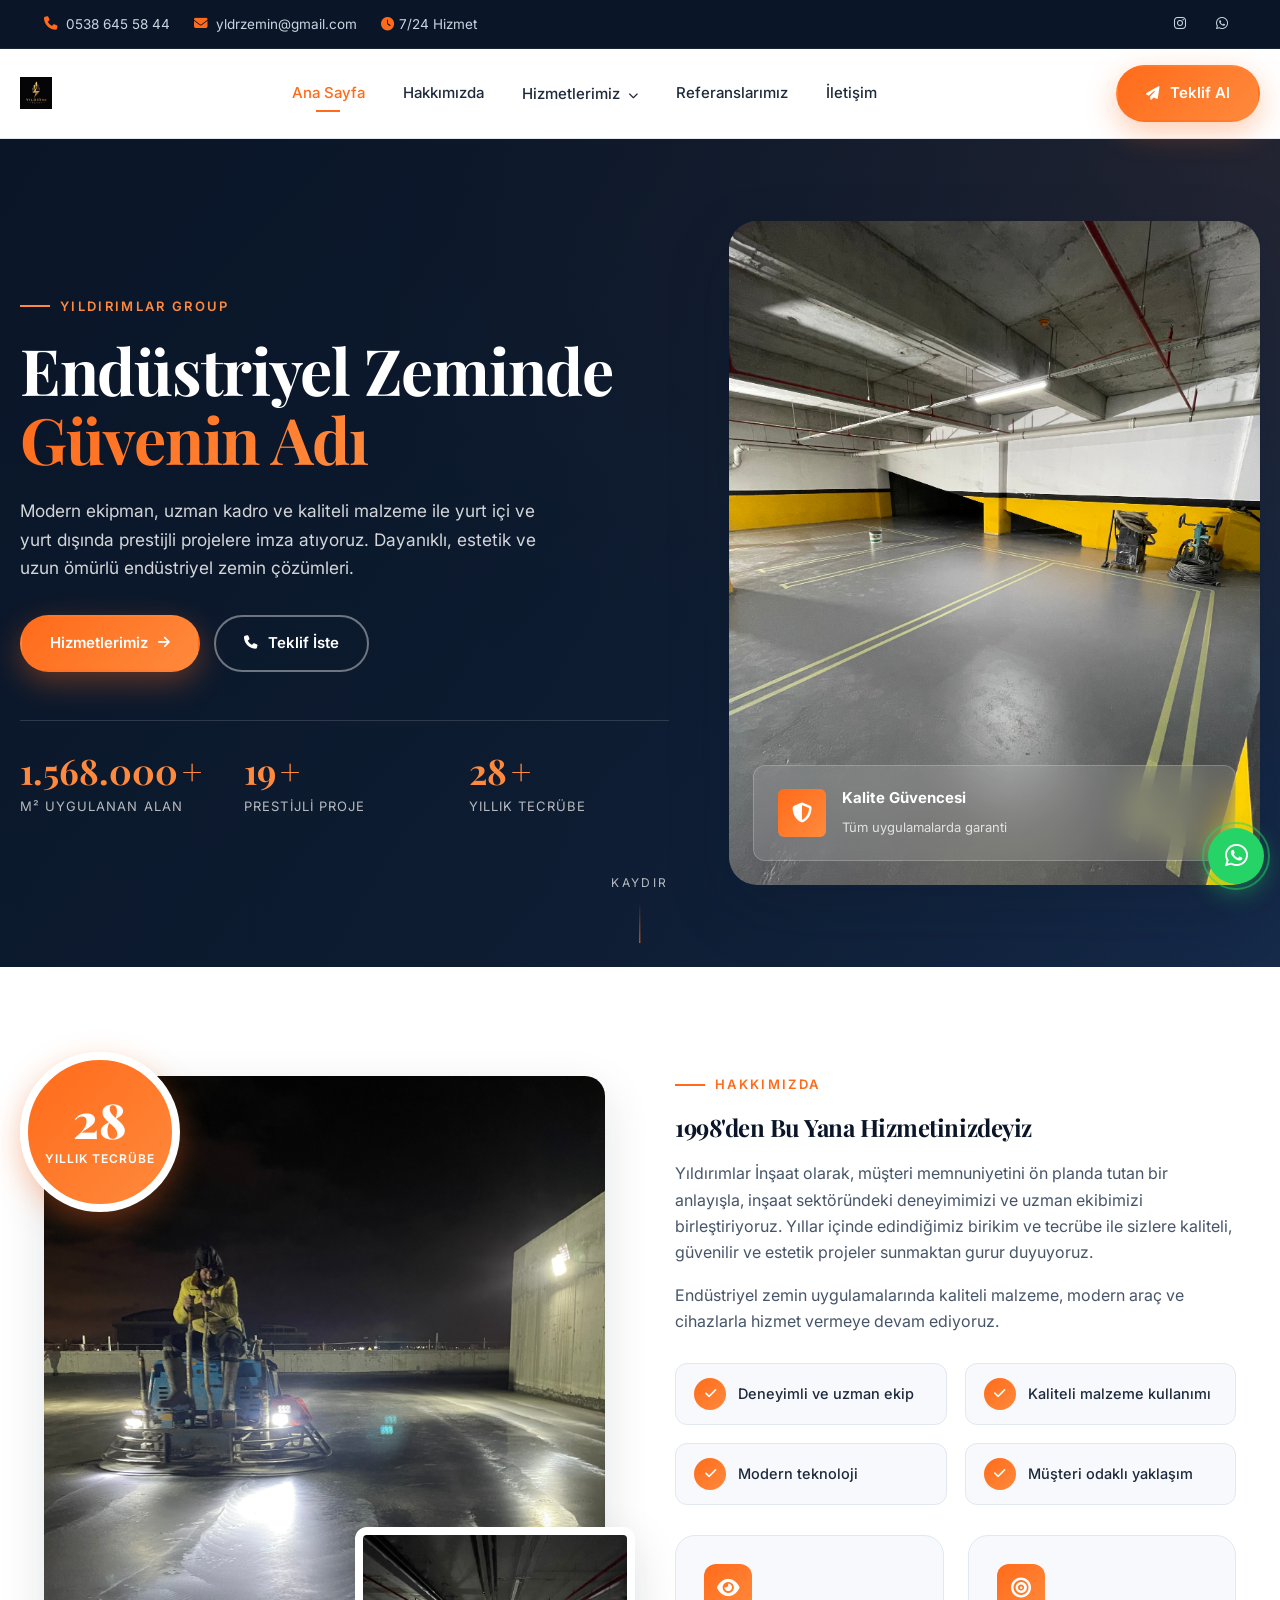
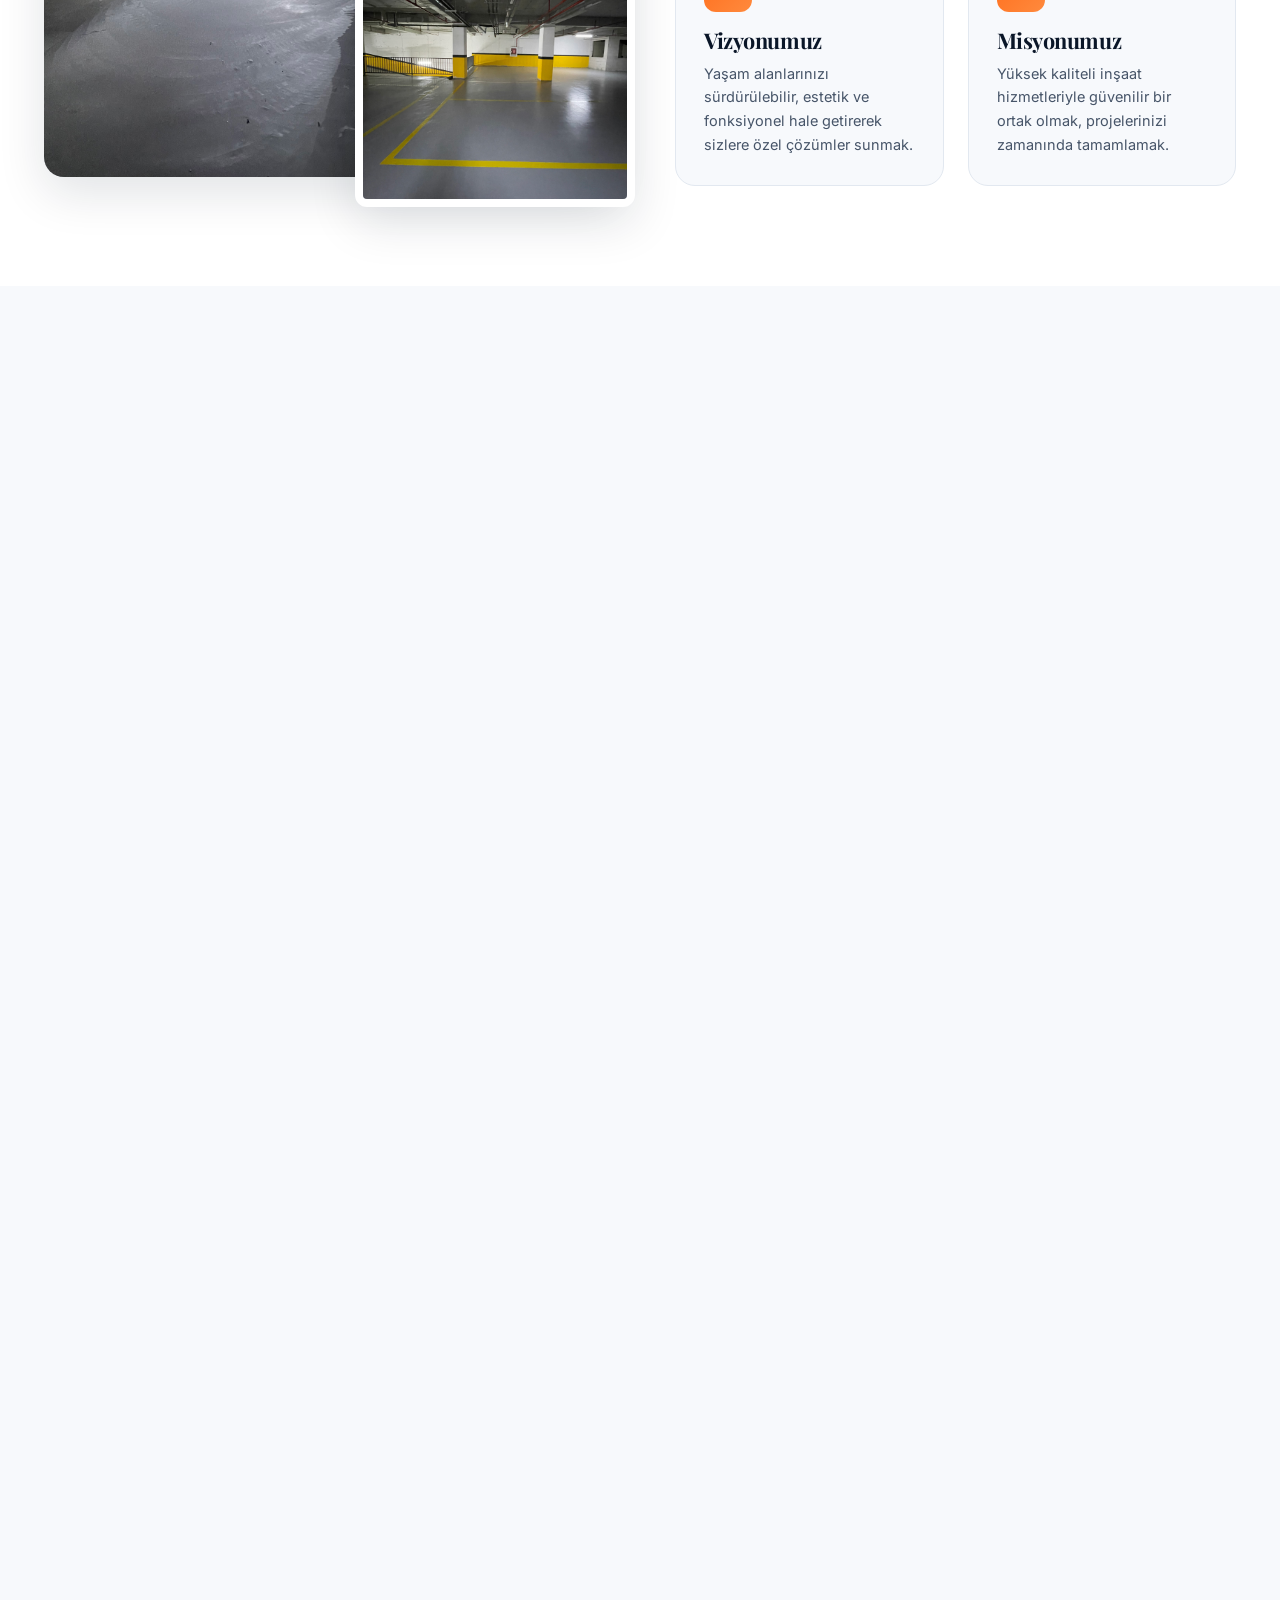
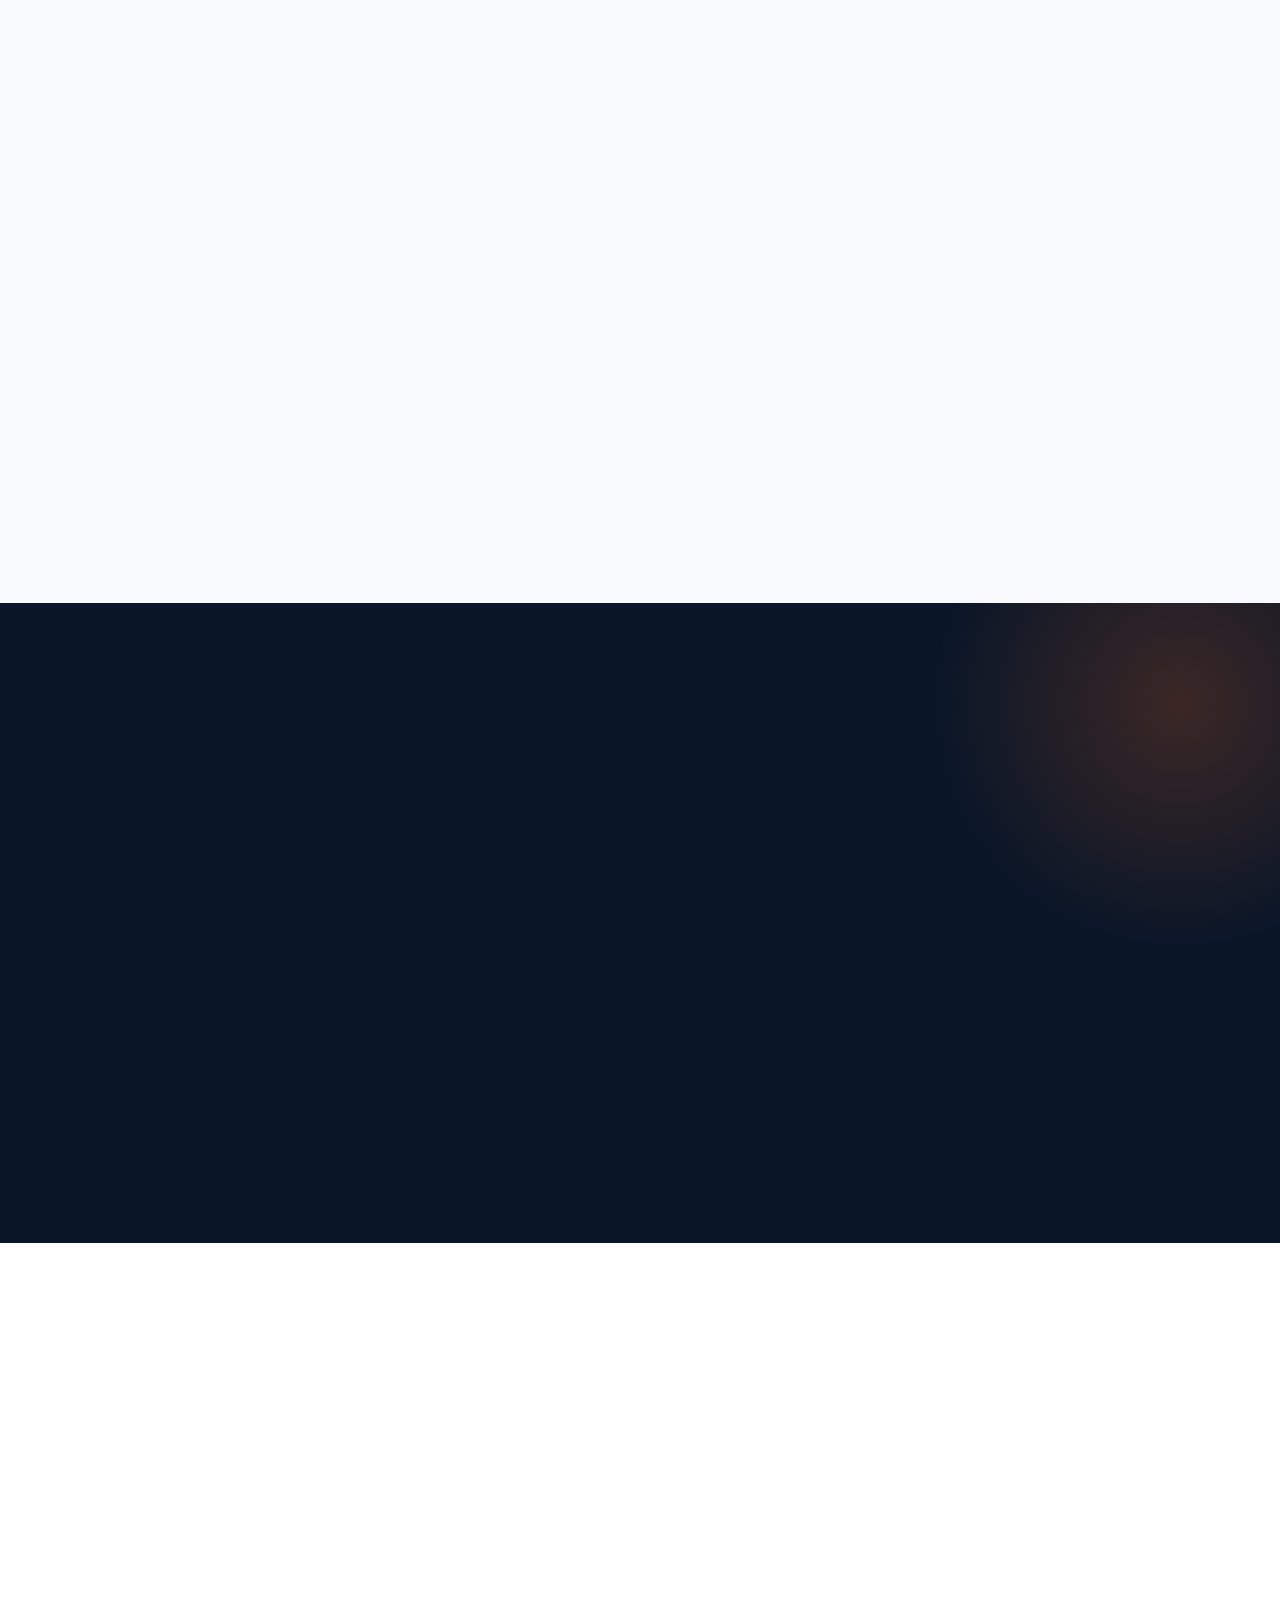
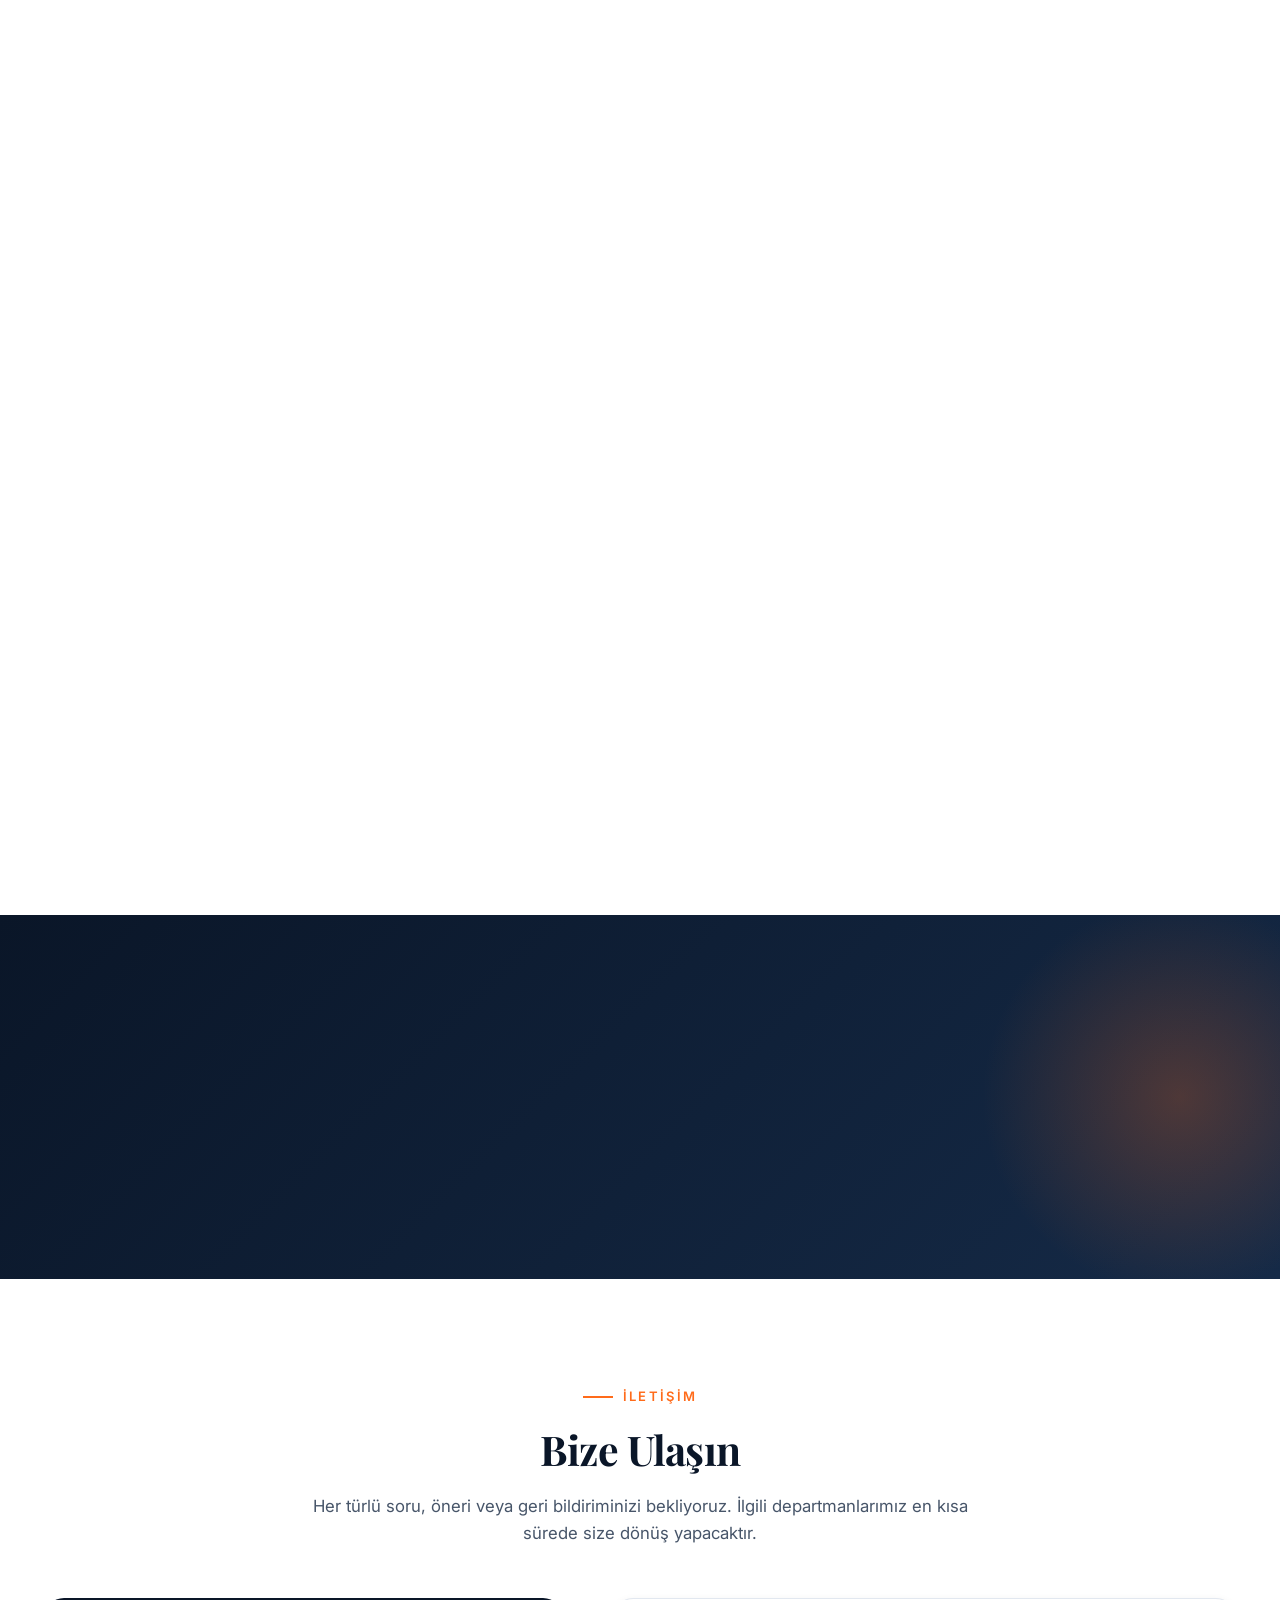
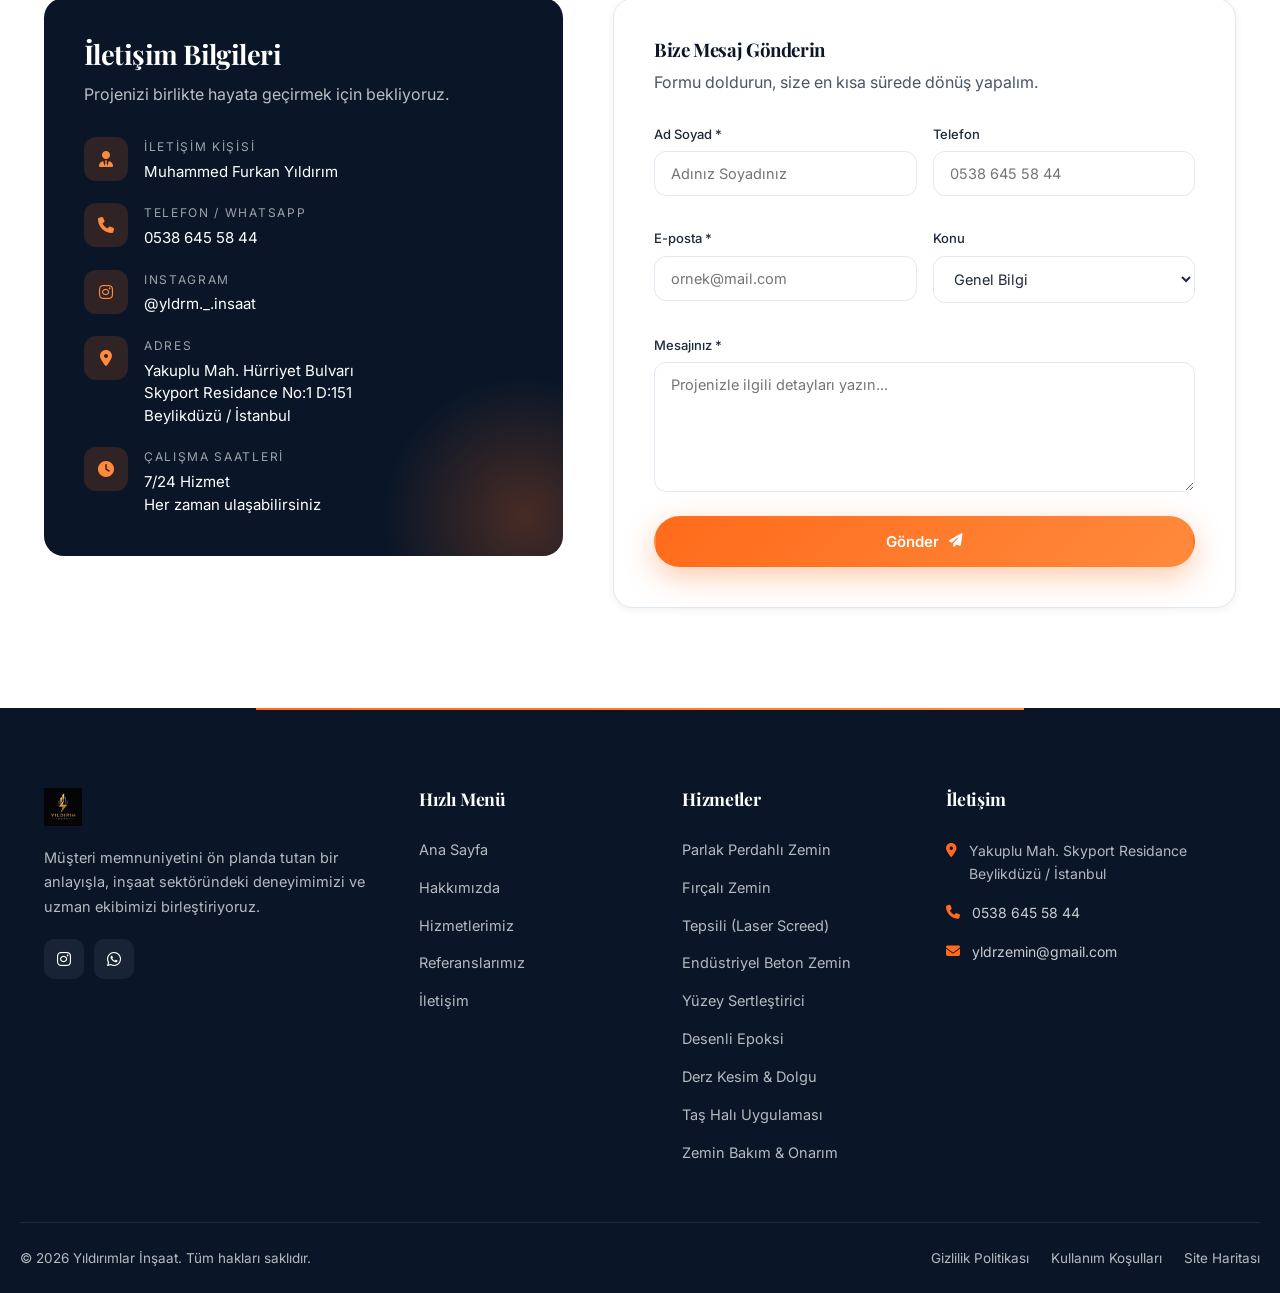
==== commit e7f18703: "upd12" ====
--- a/index.html
+++ b/index.html
@@ -35,7 +35,7 @@
   <link rel="preconnect" href="https://fonts.gstatic.com" crossorigin />
   <link href="https://fonts.googleapis.com/css2?family=Inter:wght@300;400;500;600;700&family=Playfair+Display:wght@600;700;800&display=swap" rel="stylesheet" />
   <link rel="stylesheet" href="https://cdnjs.cloudflare.com/ajax/libs/font-awesome/6.5.2/css/all.min.css" />
-  <link rel="stylesheet" href="css/style.css?v=8" />
+  <link rel="stylesheet" href="css/style.css?v=9" />
 
   <script type="application/ld+json">
   {
--- a/css/style.css
+++ b/css/style.css
@@ -1722,16 +1722,20 @@
 }
 
 .sidebar-list a {
-  display: flex;
-  justify-content: space-between;
-  align-items: center;
+  display: grid;
+  grid-template-columns: 1fr auto;
+  align-items: center;
+  column-gap: 12px;
   padding: 12px 14px;
   border-radius: var(--radius-sm);
   margin-bottom: 4px;
   font-size: 14px;
   font-weight: 500;
+  line-height: 1.35;
   color: var(--color-text);
-  transition: all var(--transition);
+  transition: background var(--transition), color var(--transition);
+  box-sizing: border-box;
+  text-decoration: none;
 }
 
 .sidebar-list a:hover,
@@ -1746,8 +1750,15 @@
 
 .sidebar-list a i {
   font-size: 11px;
+  line-height: 1;
+  width: 1em;
+  height: 1em;
+  display: inline-flex;
+  align-items: center;
+  justify-content: center;
   opacity: 0.6;
   pointer-events: none;
+  flex-shrink: 0;
 }
 
 /* ---------- Footer ---------- */
@@ -2185,13 +2196,9 @@
     white-space: nowrap;
   }
   .sidebar-list a {
-    min-height: 44px;
-    padding-top: 14px;
-    padding-bottom: 14px;
-    gap: 8px;
-  }
-  .sidebar-list a i {
-    flex-shrink: 0;
+    min-height: 48px;
+    padding: 13px 14px;
+    align-items: center;
   }
   .feat-list li {
     align-items: flex-start;
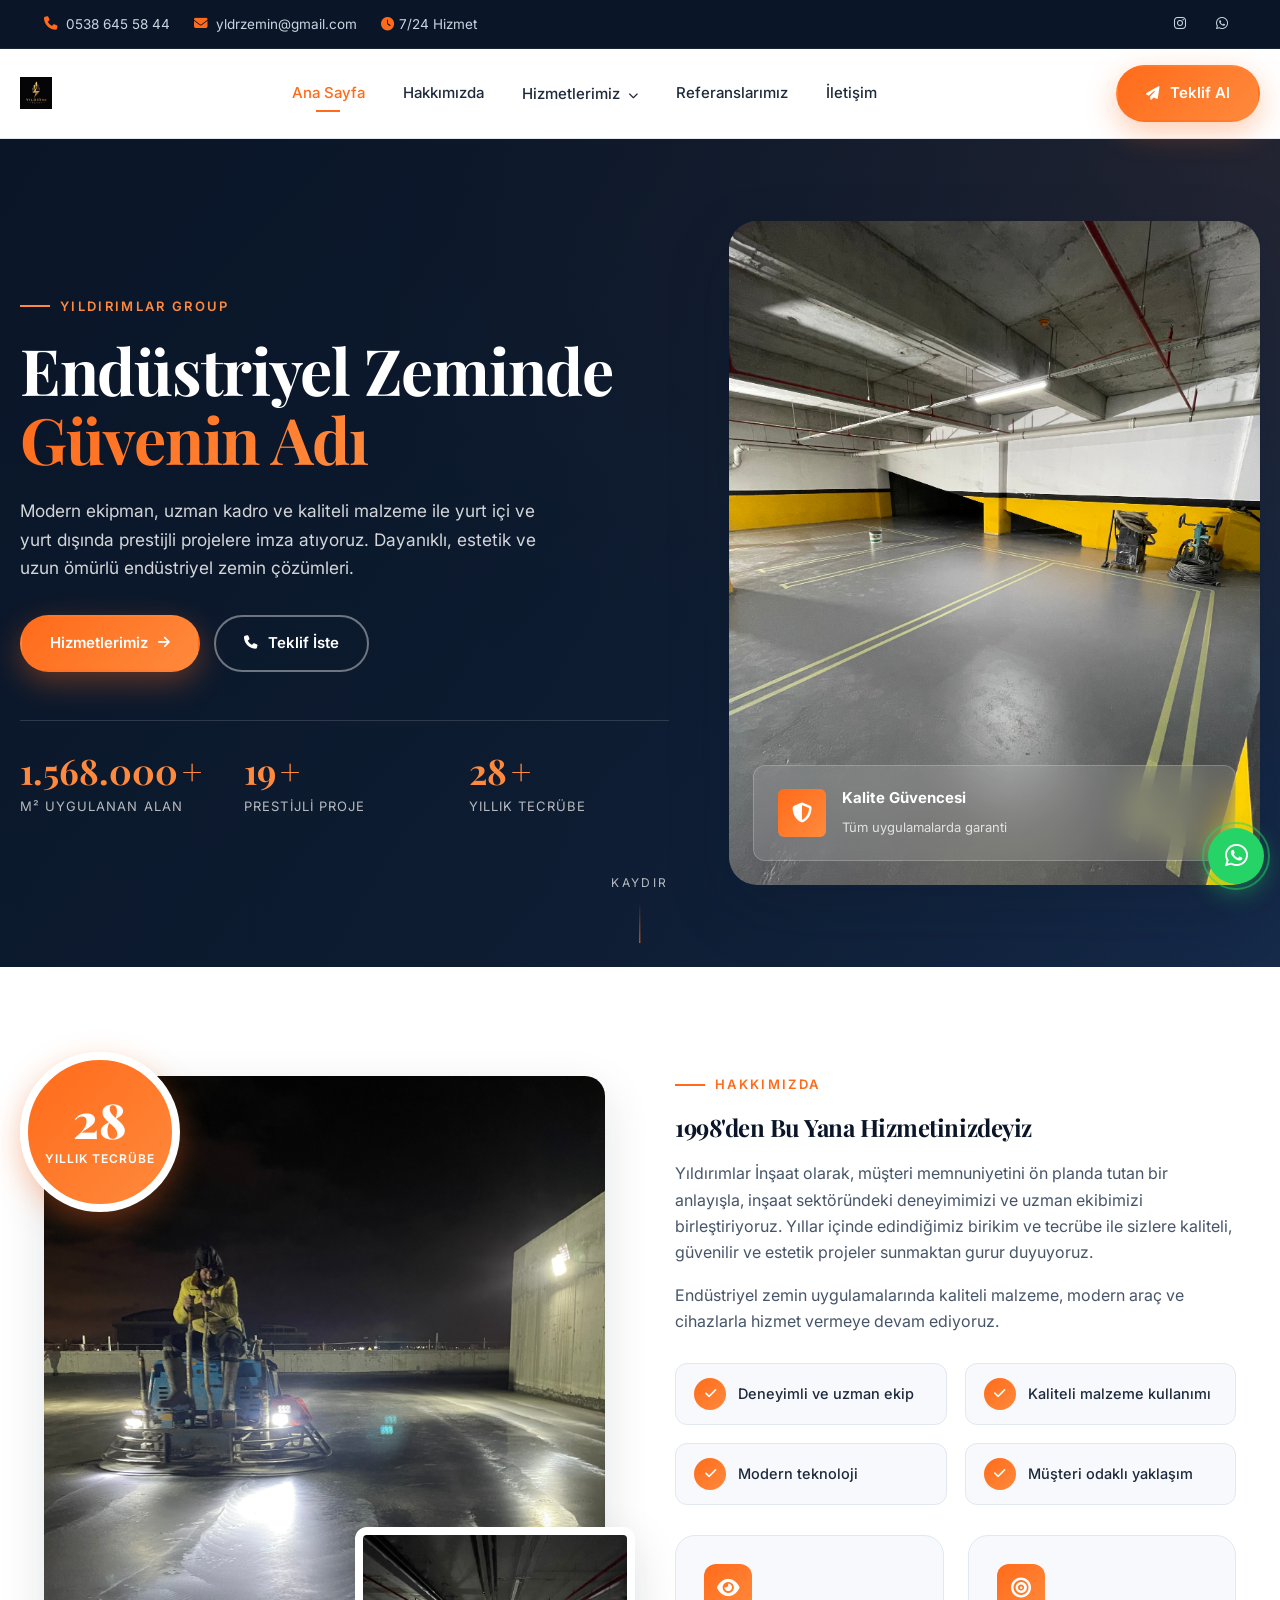
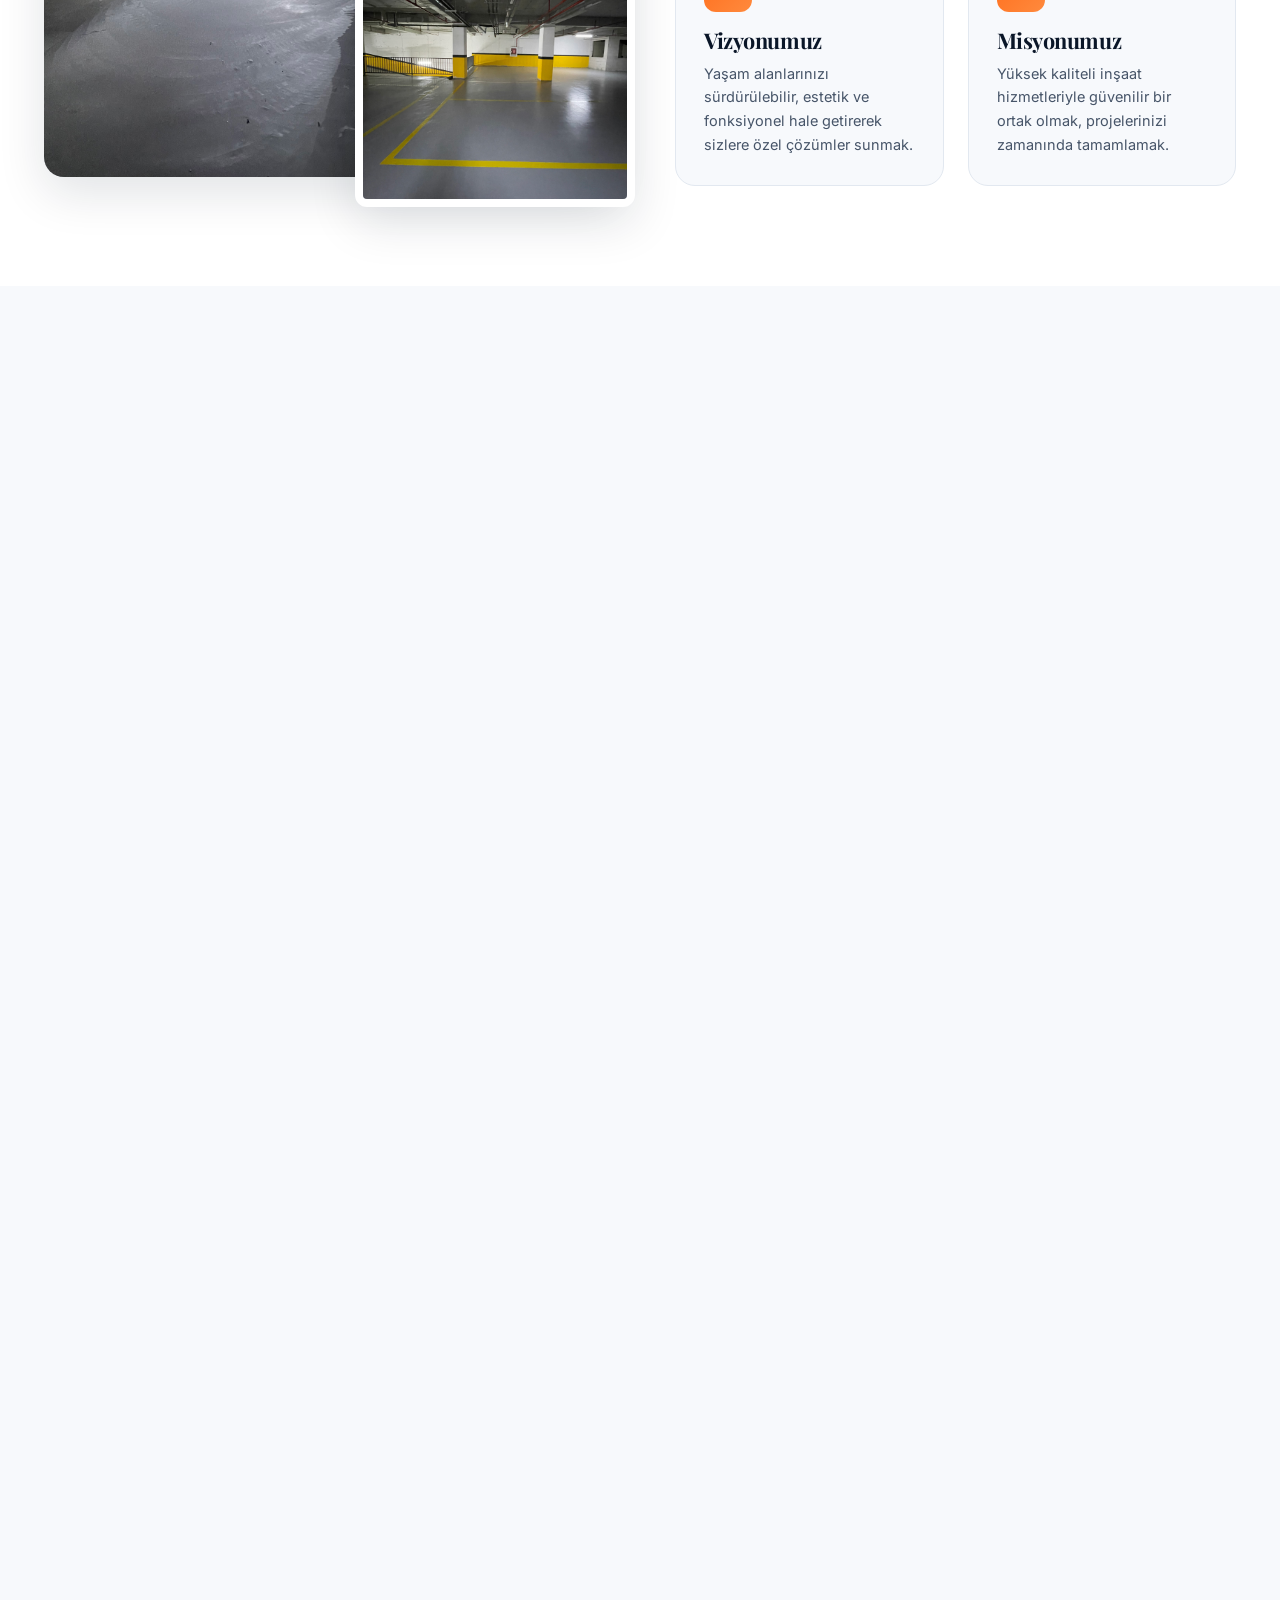
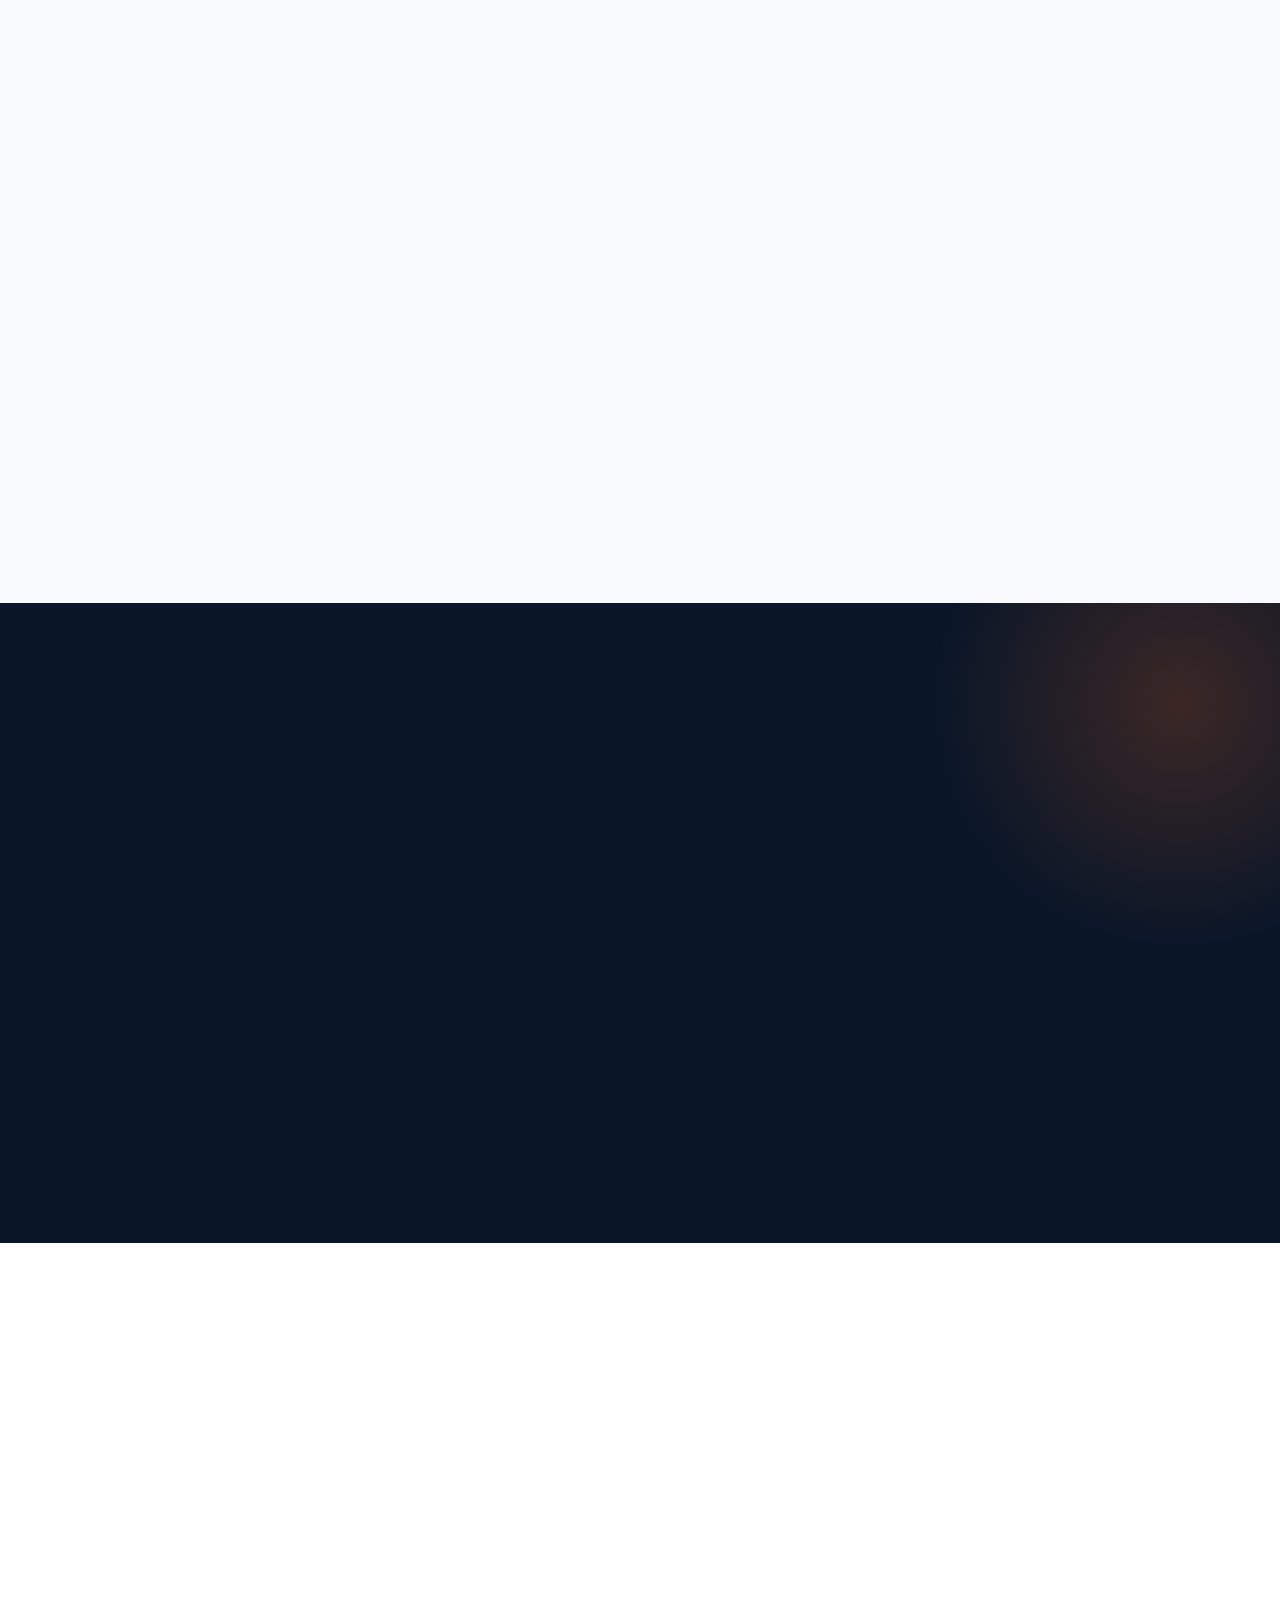
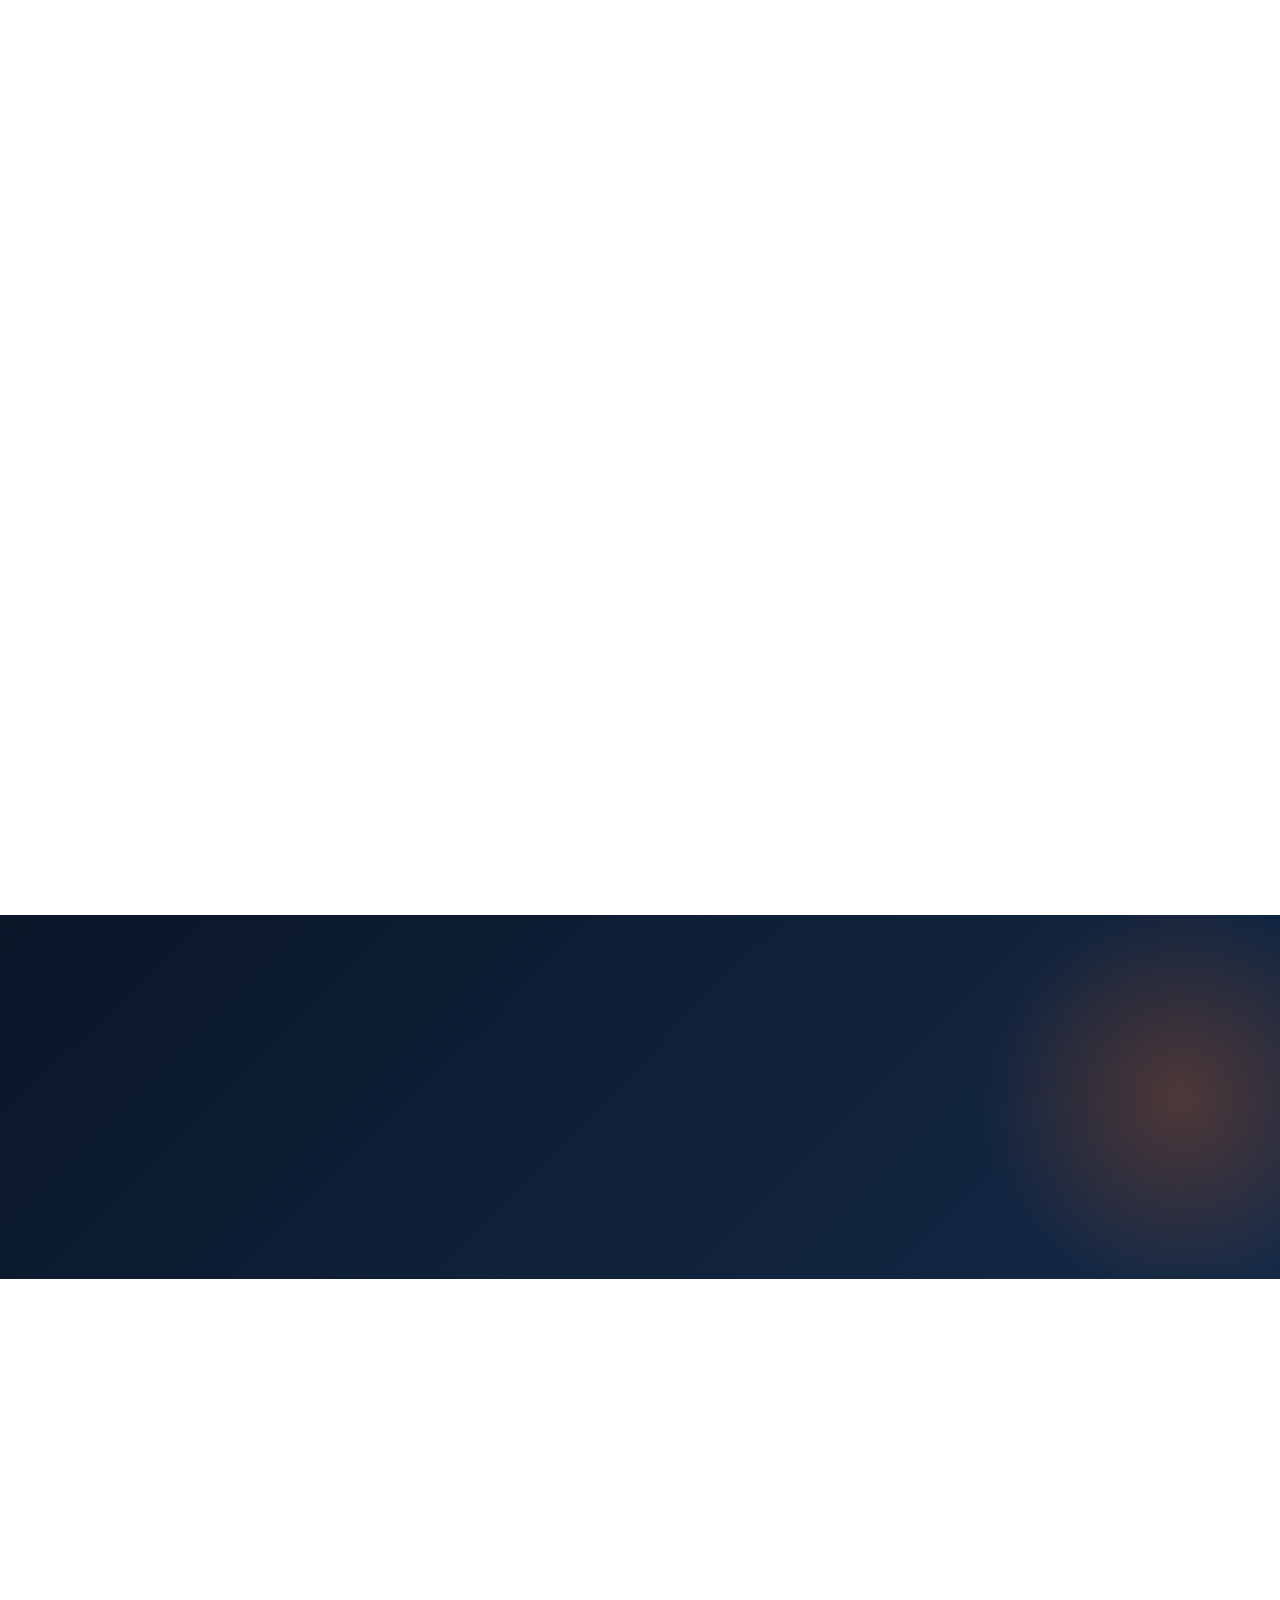
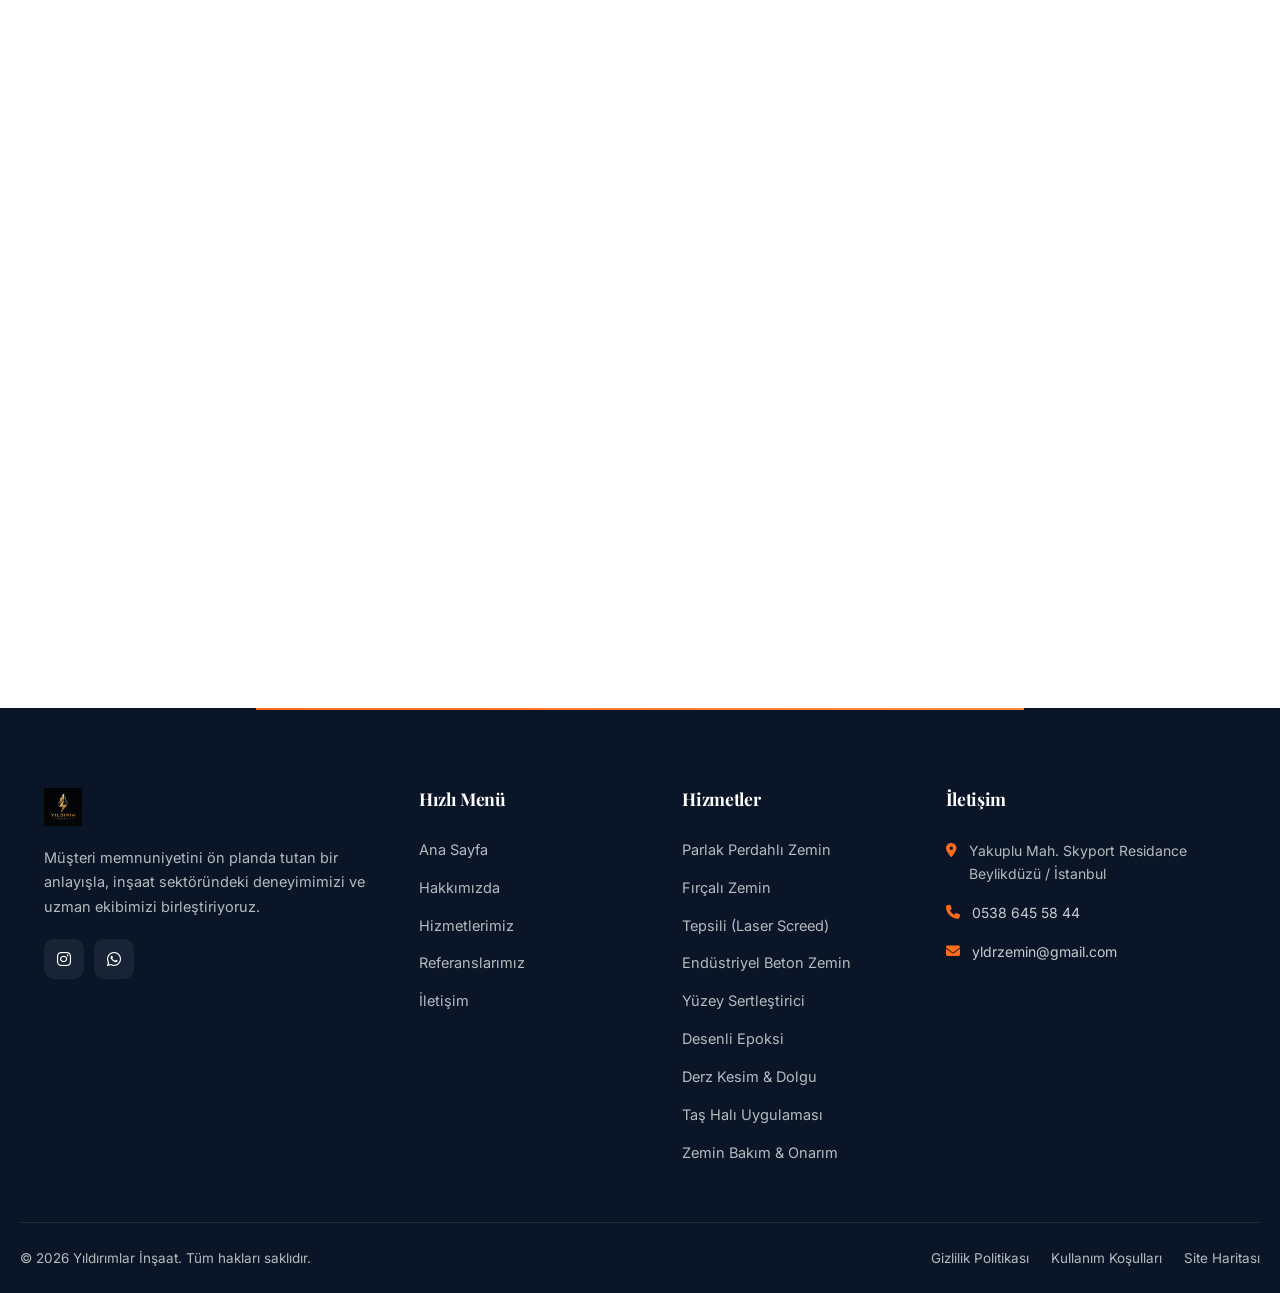
==== commit 889ee0a0: "upd13" ====
--- a/index.html
+++ b/index.html
@@ -35,7 +35,7 @@
   <link rel="preconnect" href="https://fonts.gstatic.com" crossorigin />
   <link href="https://fonts.googleapis.com/css2?family=Inter:wght@300;400;500;600;700&family=Playfair+Display:wght@600;700;800&display=swap" rel="stylesheet" />
   <link rel="stylesheet" href="https://cdnjs.cloudflare.com/ajax/libs/font-awesome/6.5.2/css/all.min.css" />
-  <link rel="stylesheet" href="css/style.css?v=9" />
+  <link rel="stylesheet" href="css/style.css?v=10" />
 
   <script type="application/ld+json">
   {
--- a/css/style.css
+++ b/css/style.css
@@ -1710,7 +1710,7 @@
 .sidebar {
   background: var(--color-soft);
   border-radius: var(--radius-lg);
-  padding: 24px;
+  padding: 20px;
   margin-top: 28px;
 }
 
@@ -1721,44 +1721,58 @@
   border-bottom: 1px solid var(--color-border);
 }
 
+.sidebar-list {
+  display: flex;
+  flex-direction: column;
+  gap: 4px;
+}
+
 .sidebar-list a {
-  display: grid;
-  grid-template-columns: 1fr auto;
-  align-items: center;
-  column-gap: 12px;
-  padding: 12px 14px;
+  position: relative;
+  display: flex;
+  align-items: center;
+  min-height: 48px;
+  padding: 10px 40px 10px 16px;
   border-radius: var(--radius-sm);
-  margin-bottom: 4px;
-  font-size: 14px;
+  font-size: 14.5px;
   font-weight: 500;
-  line-height: 1.35;
+  line-height: 1.4;
   color: var(--color-text);
+  text-decoration: none;
   transition: background var(--transition), color var(--transition);
-  box-sizing: border-box;
-  text-decoration: none;
-}
-
-.sidebar-list a:hover,
-.sidebar-list a.active {
+}
+
+.sidebar-list a::after {
+  content: "\f054";
+  font-family: "Font Awesome 6 Free";
+  font-weight: 900;
+  position: absolute;
+  right: 16px;
+  top: 50%;
+  transform: translateY(-50%);
+  font-size: 11px;
+  opacity: 0.55;
+  pointer-events: none;
+  transition: transform var(--transition), opacity var(--transition);
+}
+
+.sidebar-list a:hover {
   background: var(--color-dark);
   color: #fff;
+}
+
+.sidebar-list a:hover::after {
+  opacity: 1;
+  transform: translate(3px, -50%);
 }
 
 .sidebar-list a.active {
   background: var(--gradient-primary);
-}
-
-.sidebar-list a i {
-  font-size: 11px;
-  line-height: 1;
-  width: 1em;
-  height: 1em;
-  display: inline-flex;
-  align-items: center;
-  justify-content: center;
-  opacity: 0.6;
-  pointer-events: none;
-  flex-shrink: 0;
+  color: #fff;
+}
+
+.sidebar-list a.active::after {
+  opacity: 1;
 }
 
 /* ---------- Footer ---------- */
@@ -2195,10 +2209,13 @@
   .nav-cta .btn-primary {
     white-space: nowrap;
   }
+  .sidebar {
+    padding: 18px;
+  }
   .sidebar-list a {
-    min-height: 48px;
-    padding: 13px 14px;
-    align-items: center;
+    min-height: 52px;
+    font-size: 15px;
+    padding: 12px 42px 12px 16px;
   }
   .feat-list li {
     align-items: flex-start;
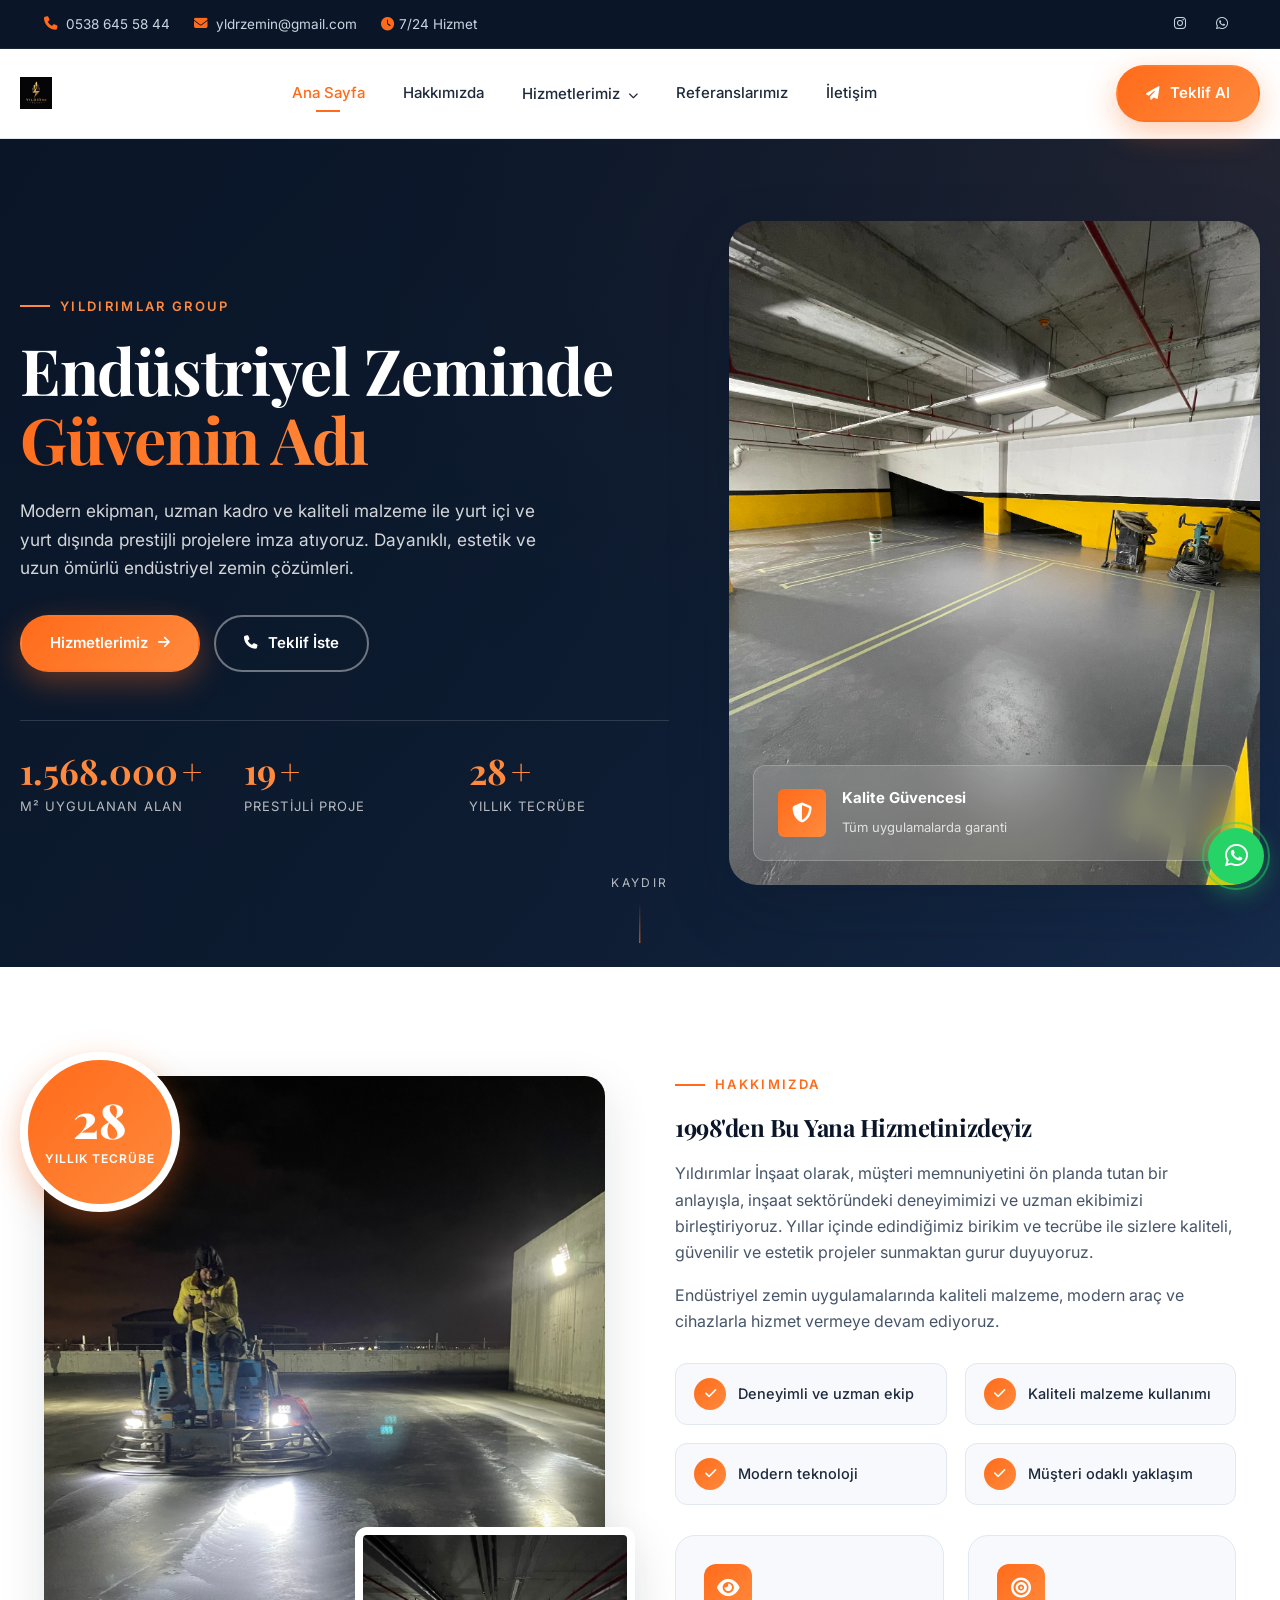
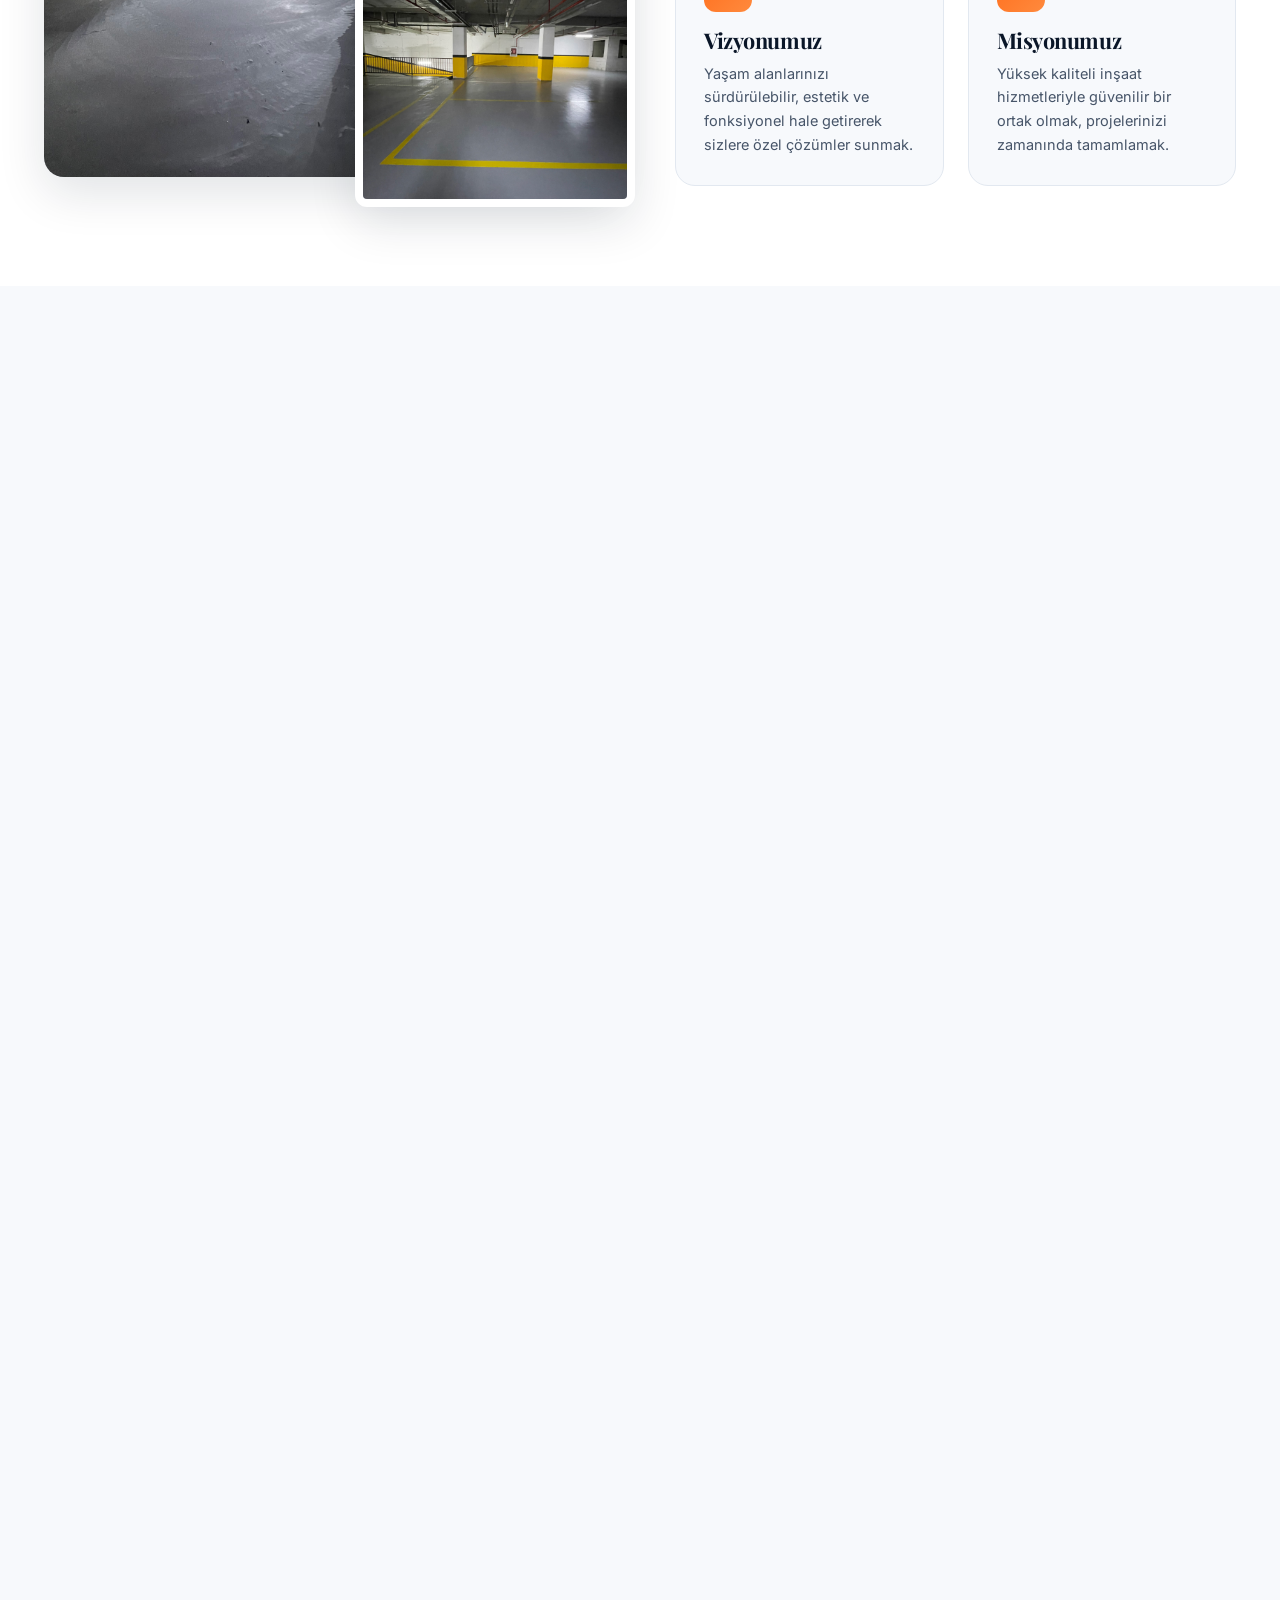
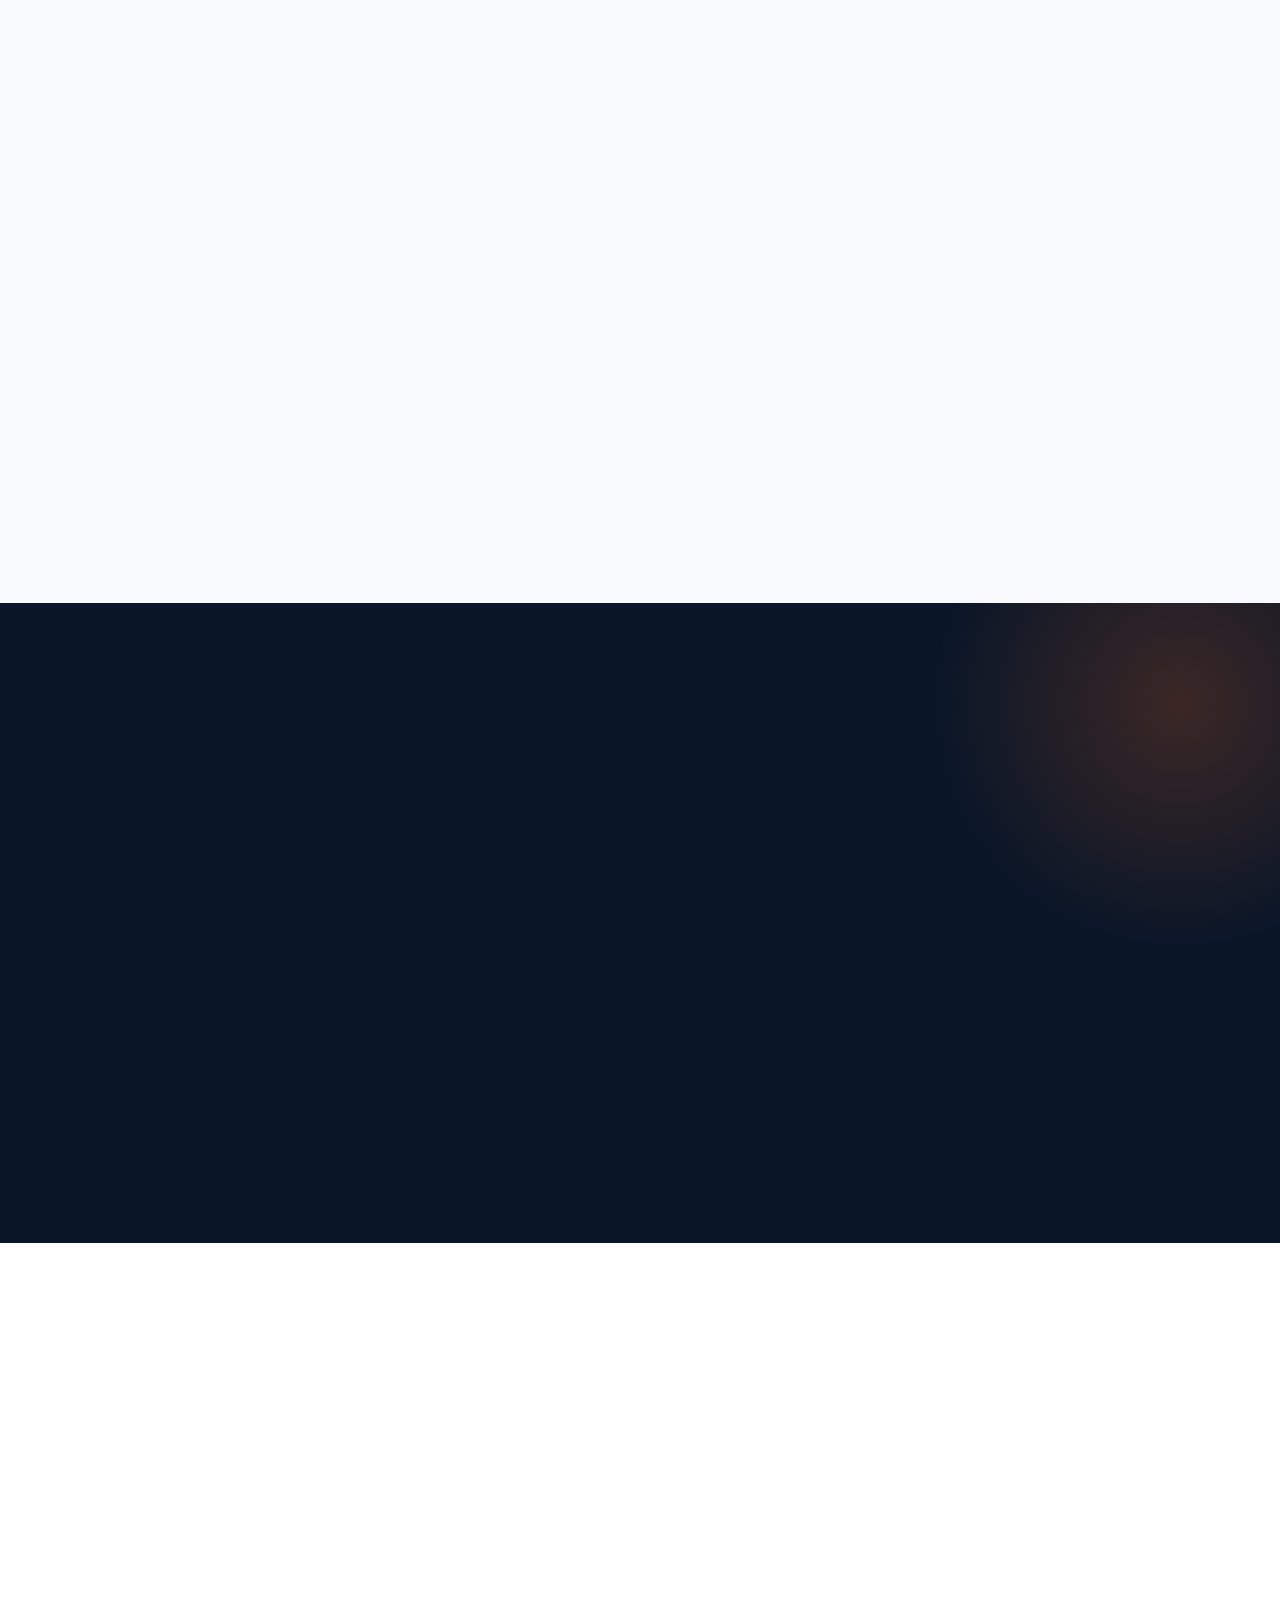
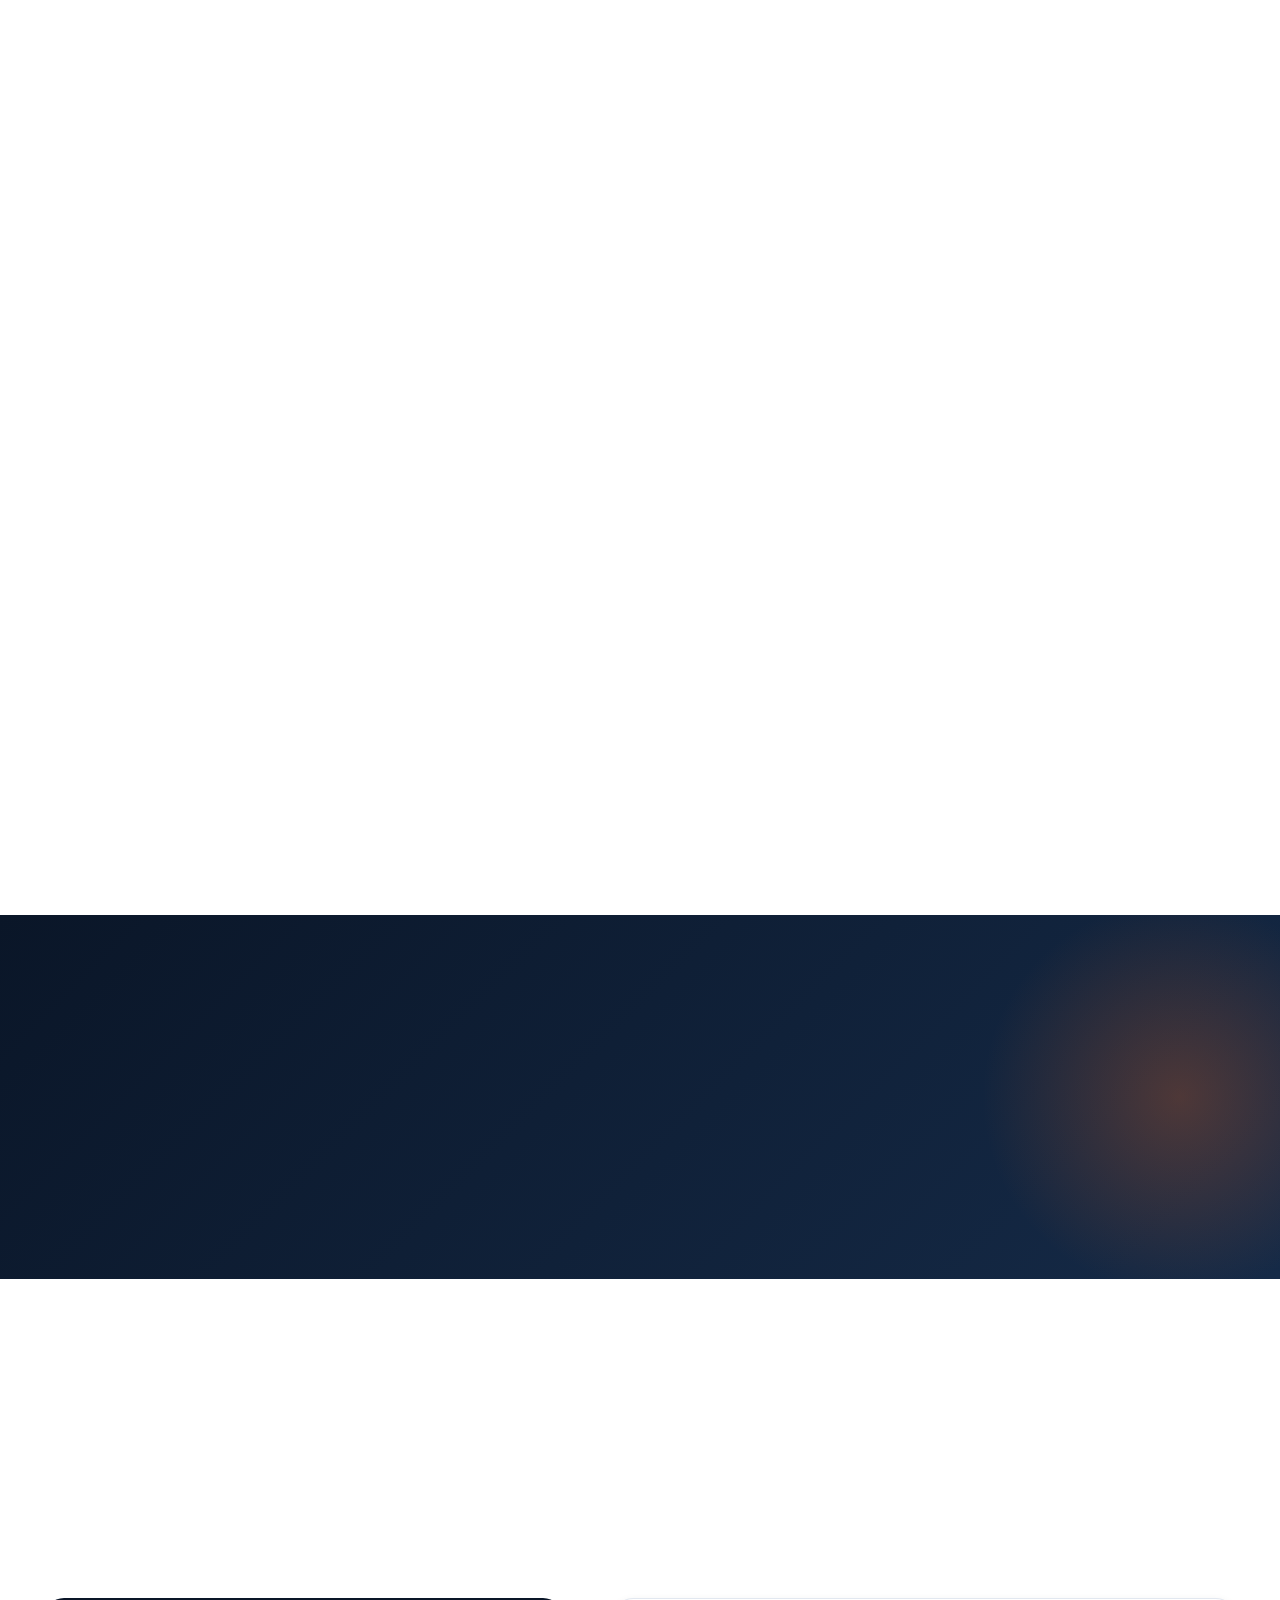
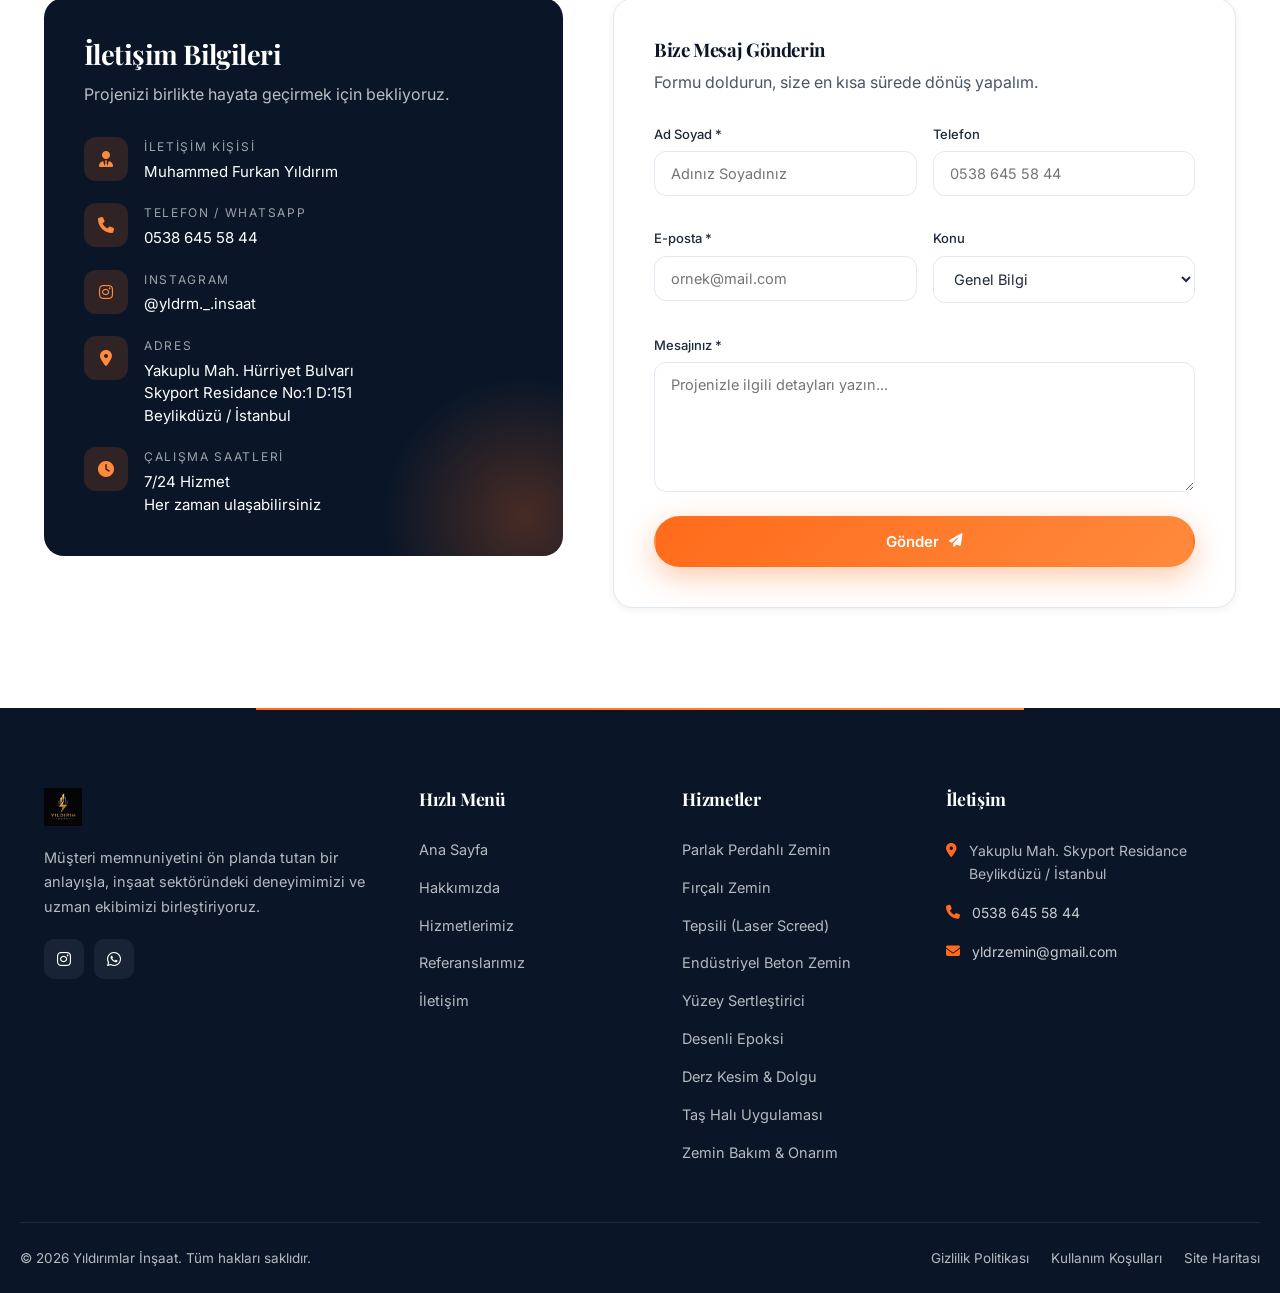
==== commit 5e6c9189: "upd14" ====
--- a/index.html
+++ b/index.html
@@ -35,7 +35,7 @@
   <link rel="preconnect" href="https://fonts.gstatic.com" crossorigin />
   <link href="https://fonts.googleapis.com/css2?family=Inter:wght@300;400;500;600;700&family=Playfair+Display:wght@600;700;800&display=swap" rel="stylesheet" />
   <link rel="stylesheet" href="https://cdnjs.cloudflare.com/ajax/libs/font-awesome/6.5.2/css/all.min.css" />
-  <link rel="stylesheet" href="css/style.css?v=10" />
+  <link rel="stylesheet" href="css/style.css?v=11" />
 
   <script type="application/ld+json">
   {
--- a/css/style.css
+++ b/css/style.css
@@ -1740,6 +1740,13 @@
   color: var(--color-text);
   text-decoration: none;
   transition: background var(--transition), color var(--transition);
+  touch-action: manipulation;
+  -webkit-tap-highlight-color: rgba(255, 122, 0, 0.18);
+  user-select: none;
+}
+
+.sidebar-list a:active {
+  background: rgba(255, 122, 0, 0.15);
 }
 
 .sidebar-list a::after {
@@ -1950,6 +1957,13 @@
 .reveal.visible {
   opacity: 1;
   transform: translateY(0);
+}
+
+/* Sidebar (sol kolondaki "Tüm Hizmetler") asla transform almasın;
+   mobilde sticky/transform geçişleri hit-test'i kaydırıyordu. */
+.service-detail-media.reveal,
+.service-detail-media.reveal.visible {
+  transform: none !important;
 }
 
 .reveal-delay-1 { transition-delay: 0.08s; }
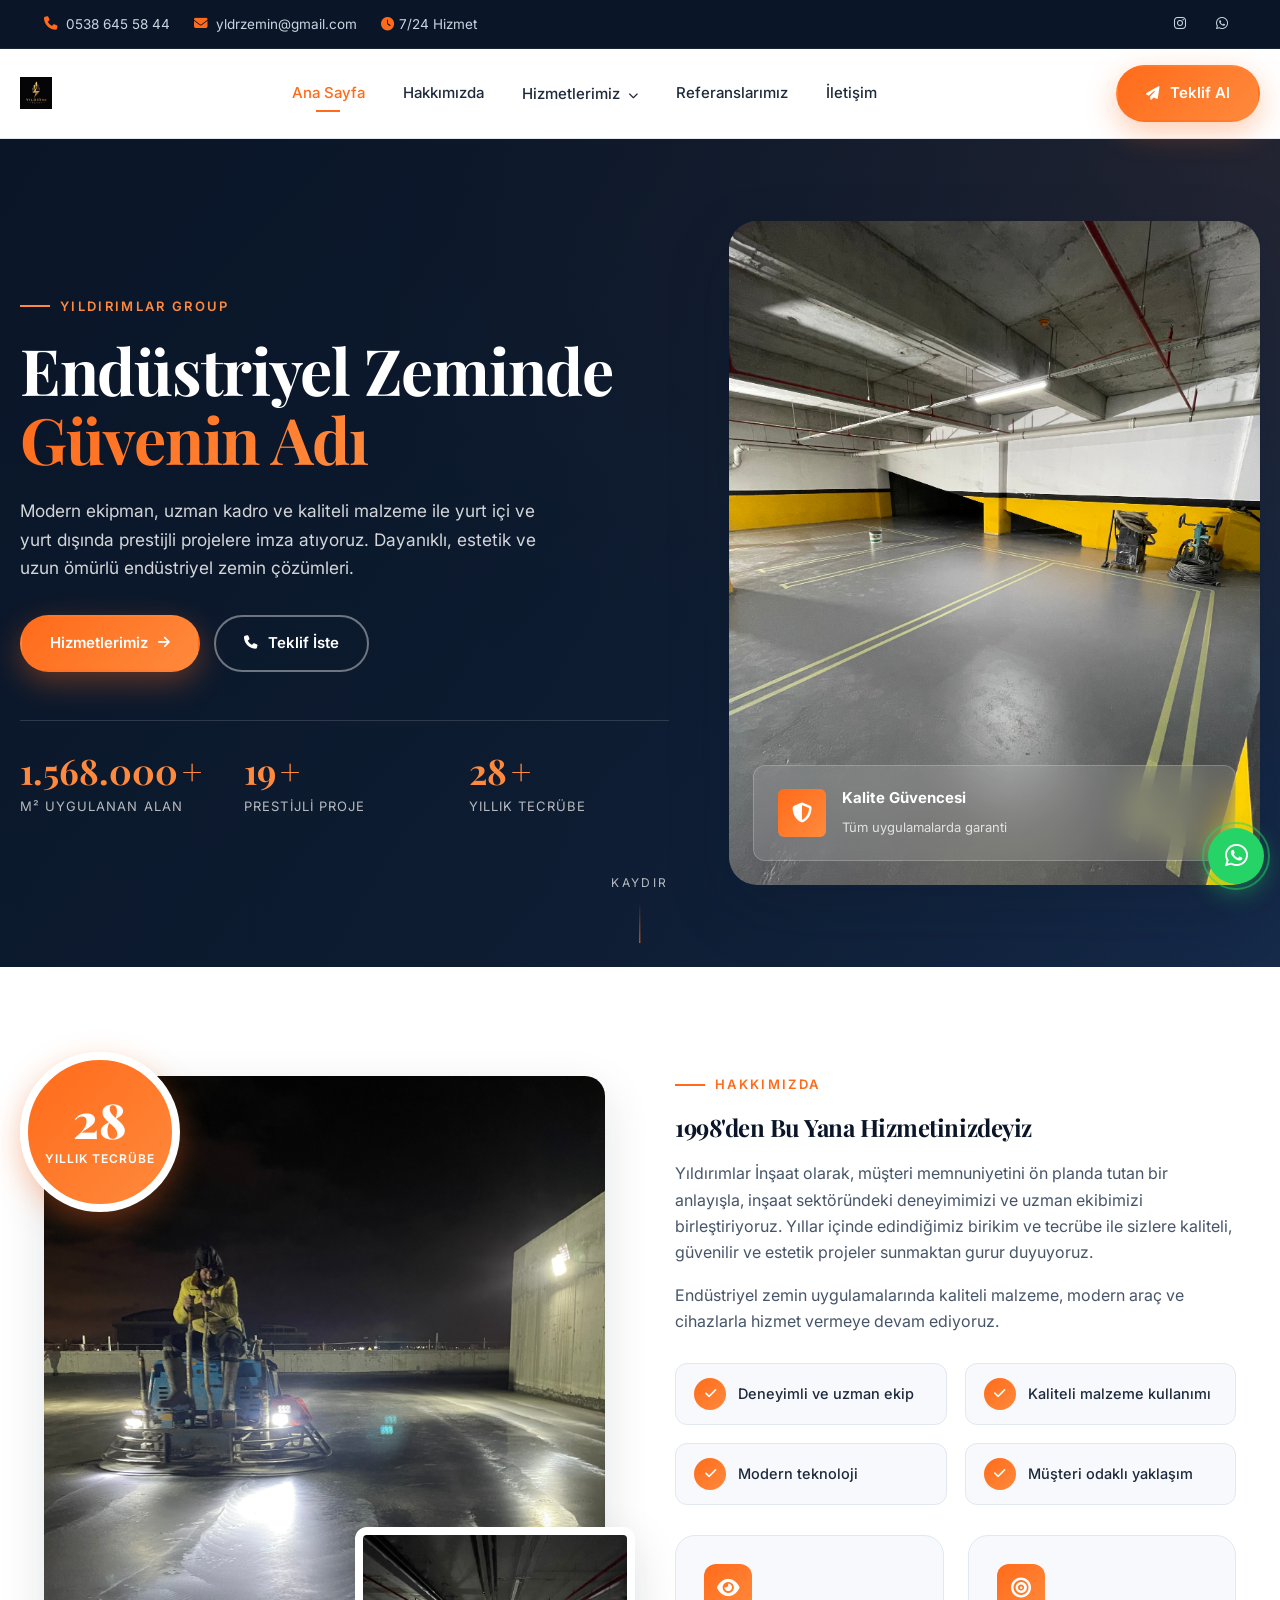
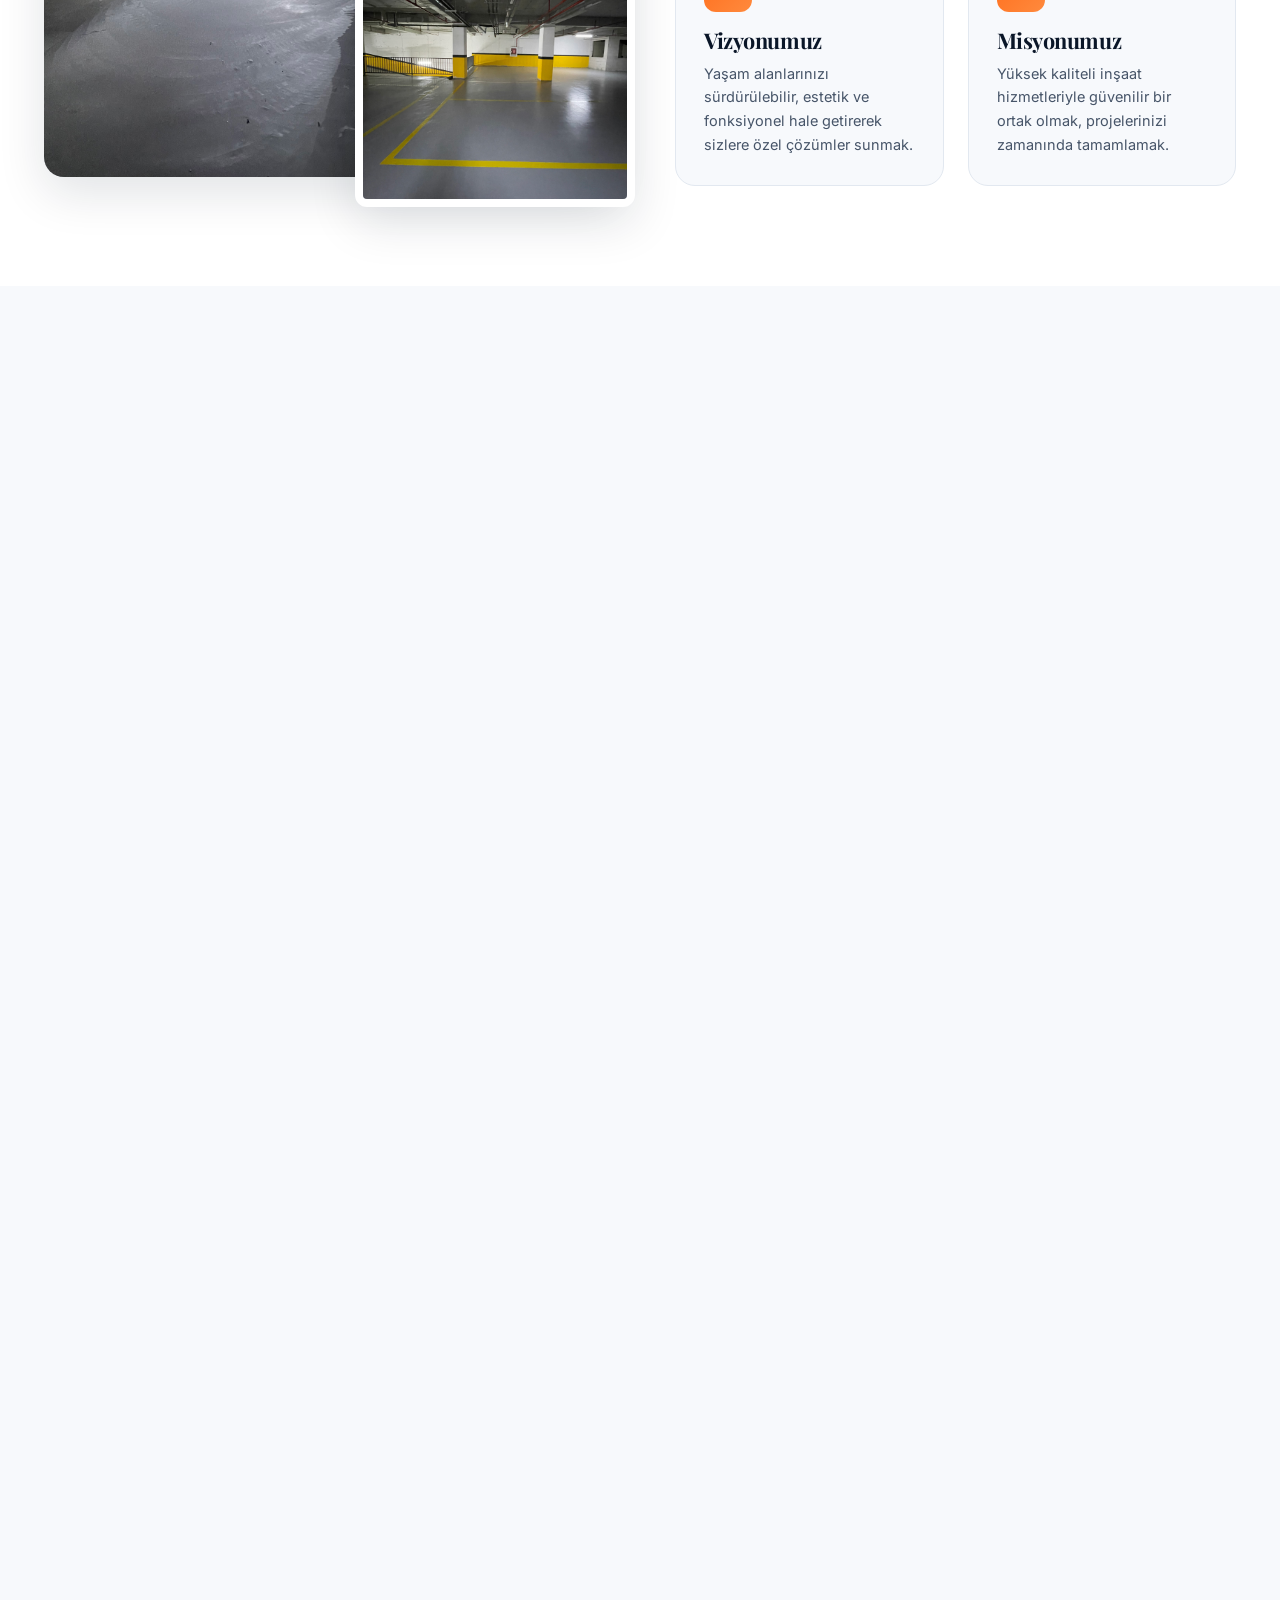
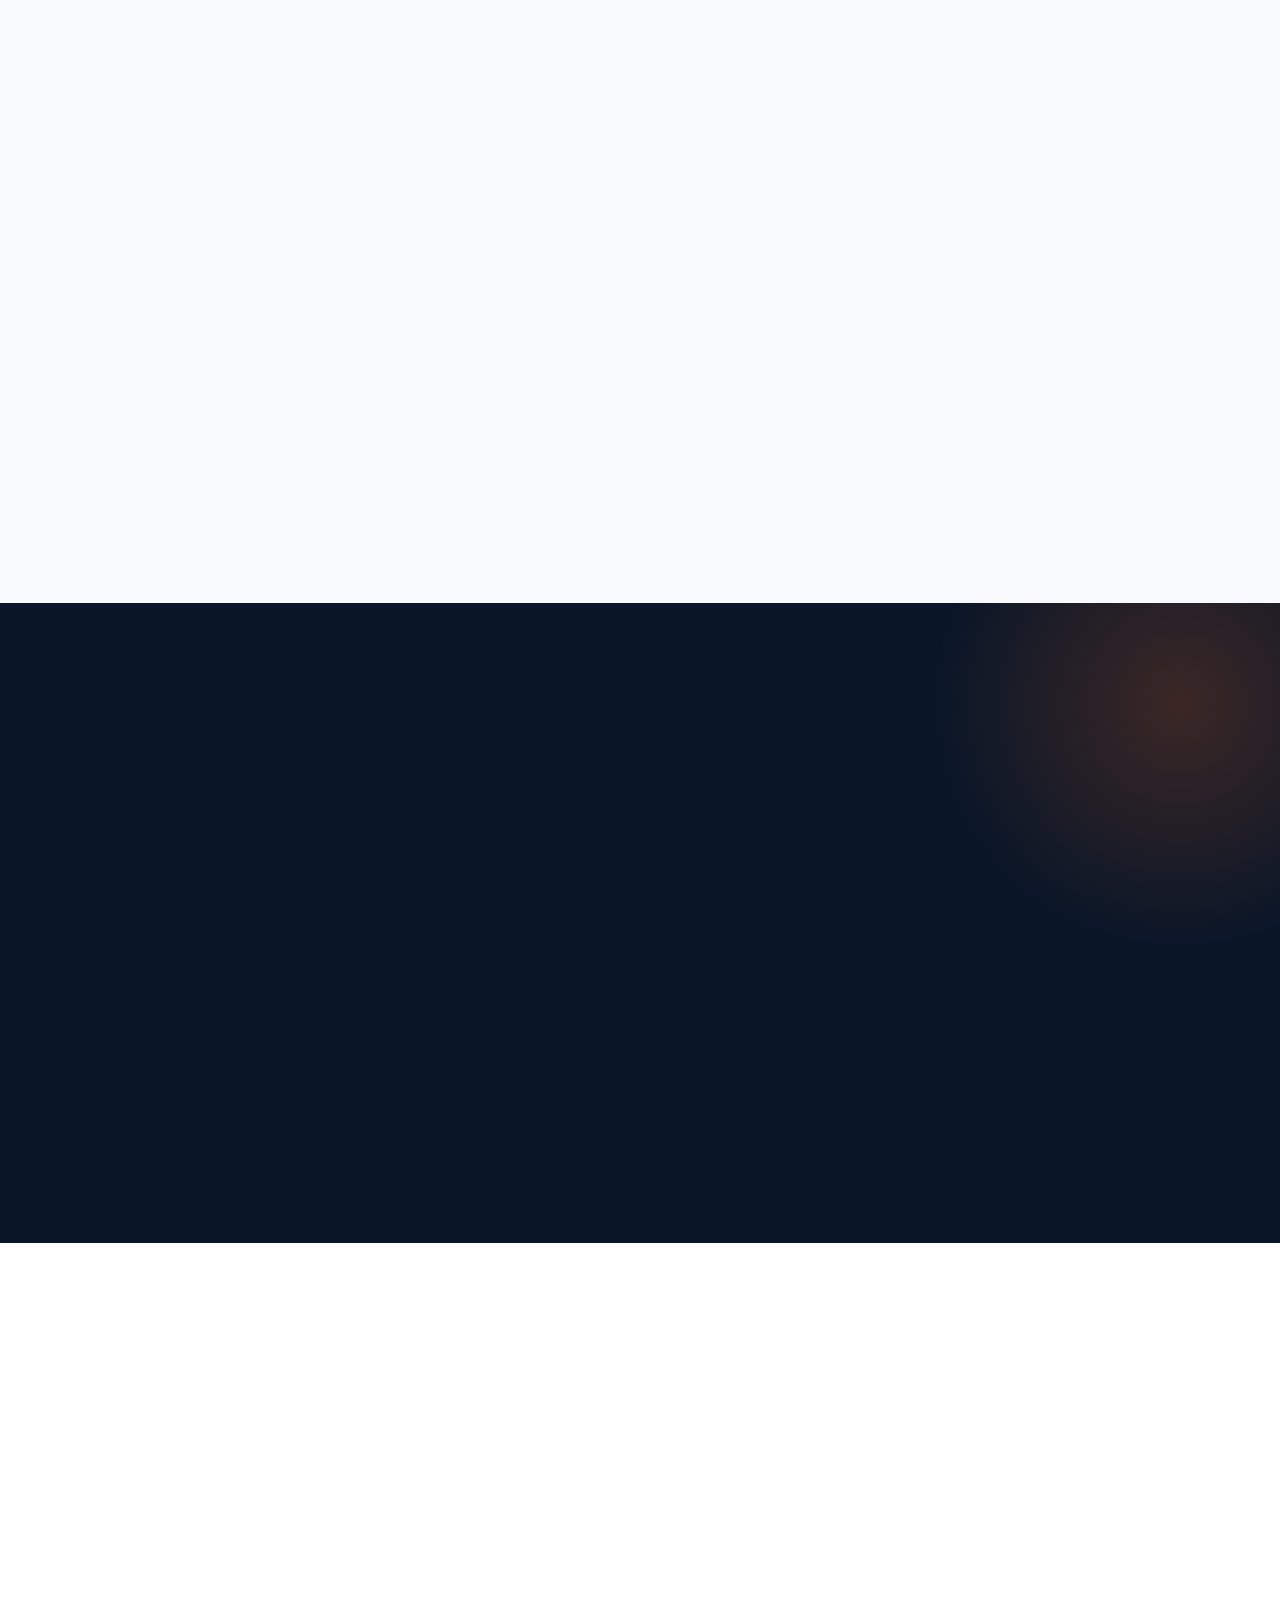
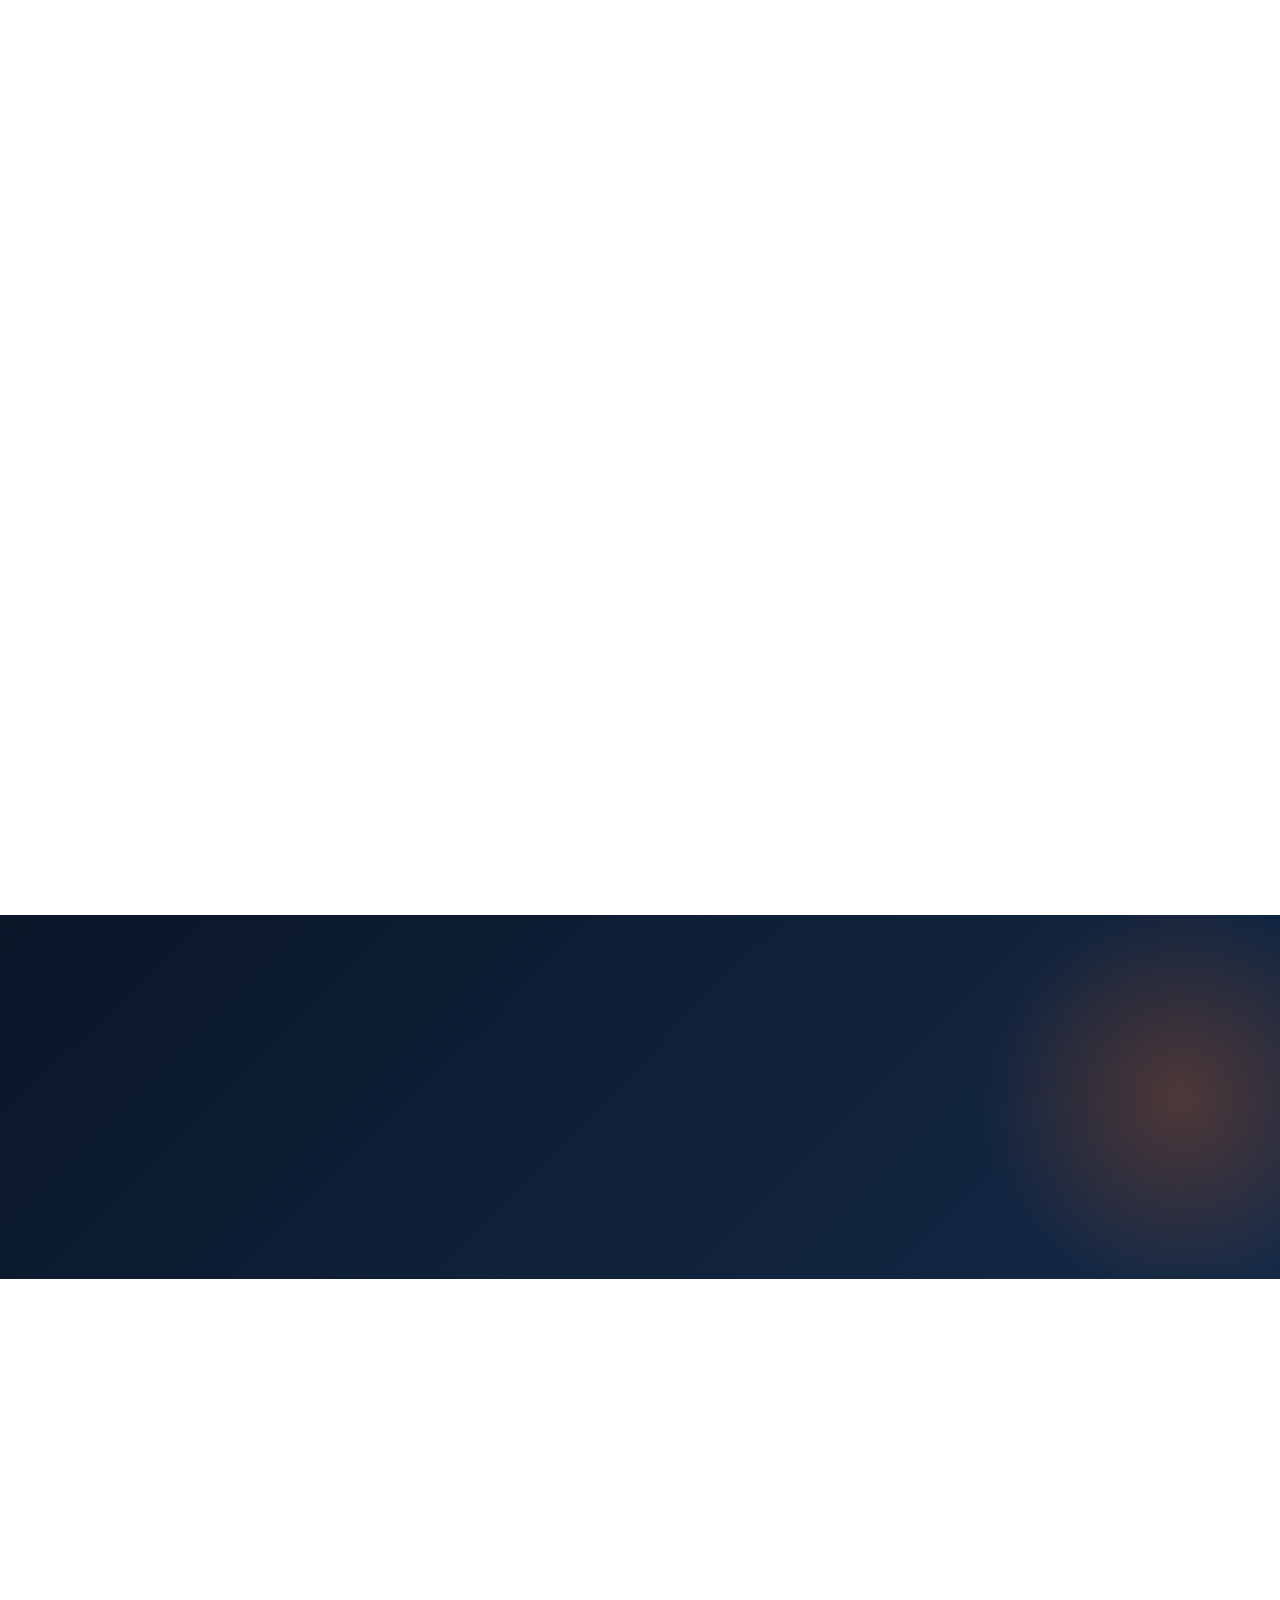
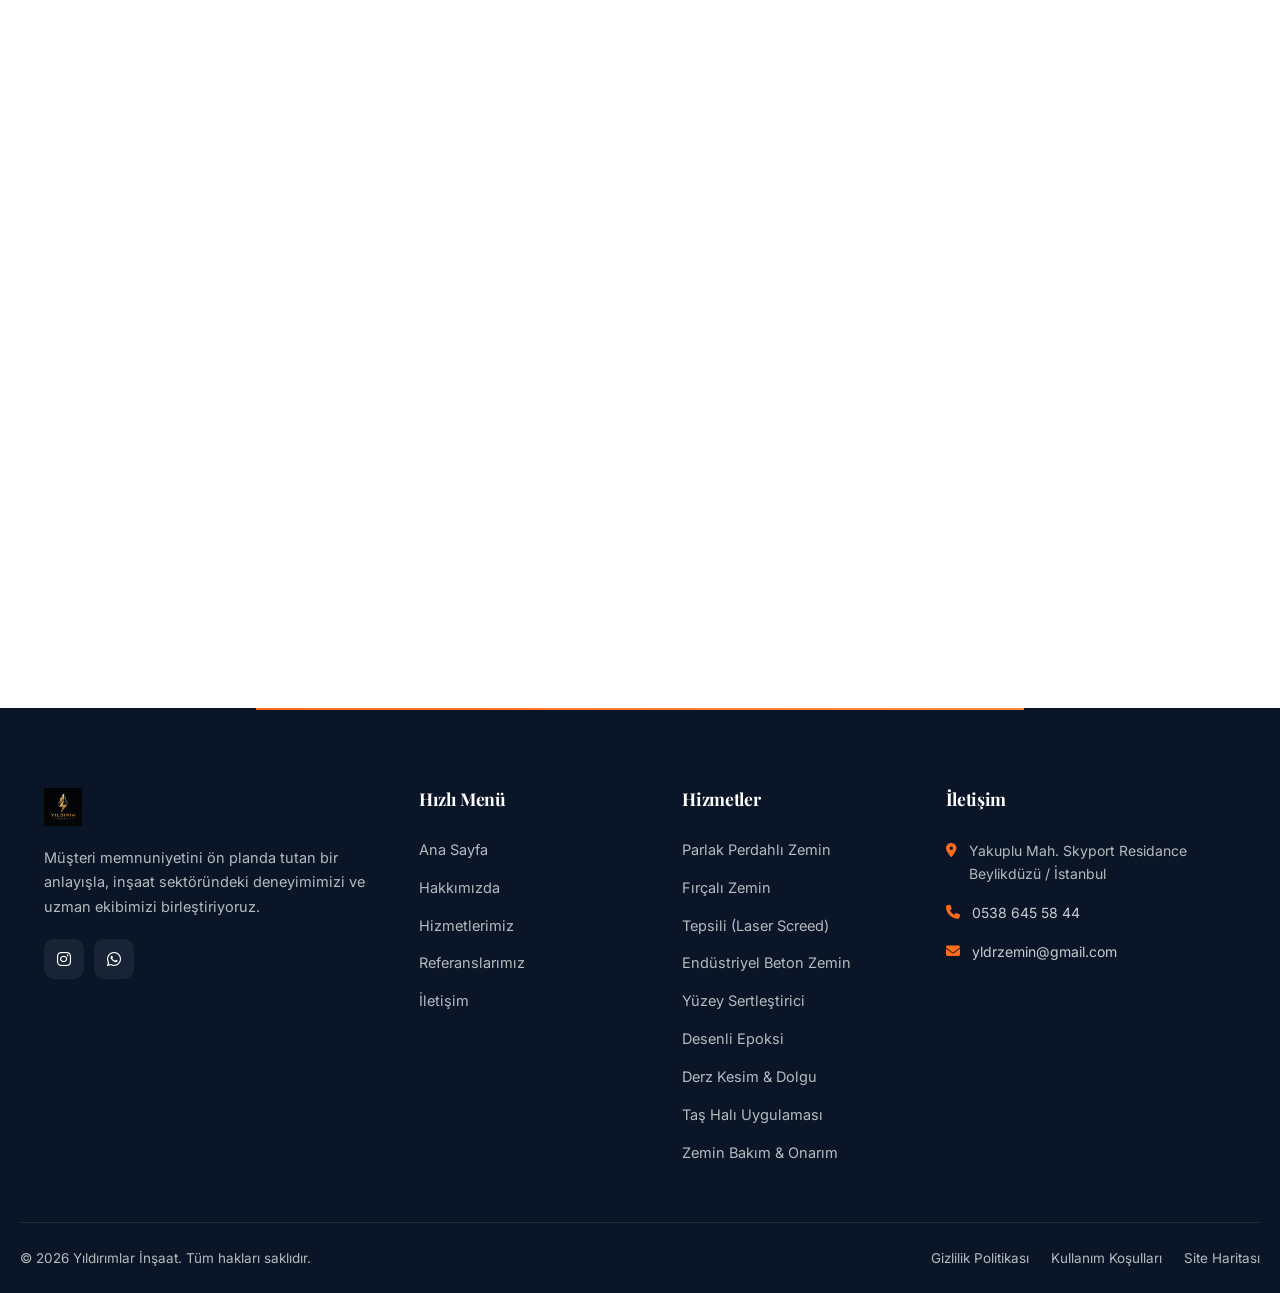
==== commit f4324b57: "upd15" ====
--- a/index.html
+++ b/index.html
@@ -35,7 +35,7 @@
   <link rel="preconnect" href="https://fonts.gstatic.com" crossorigin />
   <link href="https://fonts.googleapis.com/css2?family=Inter:wght@300;400;500;600;700&family=Playfair+Display:wght@600;700;800&display=swap" rel="stylesheet" />
   <link rel="stylesheet" href="https://cdnjs.cloudflare.com/ajax/libs/font-awesome/6.5.2/css/all.min.css" />
-  <link rel="stylesheet" href="css/style.css?v=11" />
+  <link rel="stylesheet" href="css/style.css?v=12" />
 
   <script type="application/ld+json">
   {
--- a/css/style.css
+++ b/css/style.css
@@ -1706,7 +1706,9 @@
   flex-shrink: 0;
 }
 
-/* ---------- Sidebar (services nav) ---------- */
+/* ---------- Sidebar (Tüm Hizmetler) — sıfırdan sade yapı ----------
+   Kural: parent transform yok, absolute pozisyon yok, pseudo ikon yok.
+   Her link normal akışta, blok seviyesinde; tıklama kutusu === görünen kutu. */
 .sidebar {
   background: var(--color-soft);
   border-radius: var(--radius-lg);
@@ -1722,45 +1724,39 @@
 }
 
 .sidebar-list {
-  display: flex;
-  flex-direction: column;
-  gap: 4px;
+  display: block;
 }
 
 .sidebar-list a {
-  position: relative;
-  display: flex;
-  align-items: center;
-  min-height: 48px;
-  padding: 10px 40px 10px 16px;
-  border-radius: var(--radius-sm);
-  font-size: 14.5px;
+  display: flex;
+  align-items: center;
+  justify-content: space-between;
+  gap: 12px;
+  width: 100%;
+  min-height: 52px;
+  padding: 14px 18px;
+  margin: 0 0 6px;
+  border-radius: 10px;
+  background: transparent;
+  color: var(--color-text);
+  font-size: 15px;
   font-weight: 500;
-  line-height: 1.4;
-  color: var(--color-text);
+  line-height: 1.35;
   text-decoration: none;
-  transition: background var(--transition), color var(--transition);
+  box-sizing: border-box;
+  transition: background 0.2s ease, color 0.2s ease;
   touch-action: manipulation;
   -webkit-tap-highlight-color: rgba(255, 122, 0, 0.18);
-  user-select: none;
-}
-
-.sidebar-list a:active {
-  background: rgba(255, 122, 0, 0.15);
 }
 
 .sidebar-list a::after {
-  content: "\f054";
-  font-family: "Font Awesome 6 Free";
-  font-weight: 900;
-  position: absolute;
-  right: 16px;
-  top: 50%;
-  transform: translateY(-50%);
-  font-size: 11px;
-  opacity: 0.55;
-  pointer-events: none;
-  transition: transform var(--transition), opacity var(--transition);
+  content: "›";
+  font-size: 20px;
+  line-height: 1;
+  opacity: 0.45;
+  flex-shrink: 0;
+  transition: opacity 0.2s ease, transform 0.2s ease;
+  transform: translateY(-1px);
 }
 
 .sidebar-list a:hover {
@@ -1770,7 +1766,11 @@
 
 .sidebar-list a:hover::after {
   opacity: 1;
-  transform: translate(3px, -50%);
+}
+
+.sidebar-list a:active {
+  background: rgba(255, 122, 0, 0.22);
+  color: var(--color-text);
 }
 
 .sidebar-list a.active {
@@ -1780,6 +1780,7 @@
 
 .sidebar-list a.active::after {
   opacity: 1;
+  color: #fff;
 }
 
 /* ---------- Footer ---------- */
@@ -1959,12 +1960,6 @@
   transform: translateY(0);
 }
 
-/* Sidebar (sol kolondaki "Tüm Hizmetler") asla transform almasın;
-   mobilde sticky/transform geçişleri hit-test'i kaydırıyordu. */
-.service-detail-media.reveal,
-.service-detail-media.reveal.visible {
-  transform: none !important;
-}
 
 .reveal-delay-1 { transition-delay: 0.08s; }
 .reveal-delay-2 { transition-delay: 0.16s; }
@@ -1986,11 +1981,6 @@
   .footer-grid { grid-template-columns: 1fr 1fr; }
   .service-detail-media { position: static; width: 100%; max-width: min(520px, 100%); margin-inline: auto; }
   .cta-actions { justify-content: flex-start; }
-  /* Tek sütunda Tüm Hizmetler listesi: reveal translateY mobilde dokunma hedefini kaydırabiliyor (WhatsApp vb. değil) */
-  .service-detail-grid .reveal,
-  .service-detail-grid .reveal.visible {
-    transform: none;
-  }
 }
 
 @media (max-width: 820px) {
@@ -2227,9 +2217,8 @@
     padding: 18px;
   }
   .sidebar-list a {
-    min-height: 52px;
-    font-size: 15px;
-    padding: 12px 42px 12px 16px;
+    min-height: 56px;
+    padding: 16px 18px;
   }
   .feat-list li {
     align-items: flex-start;
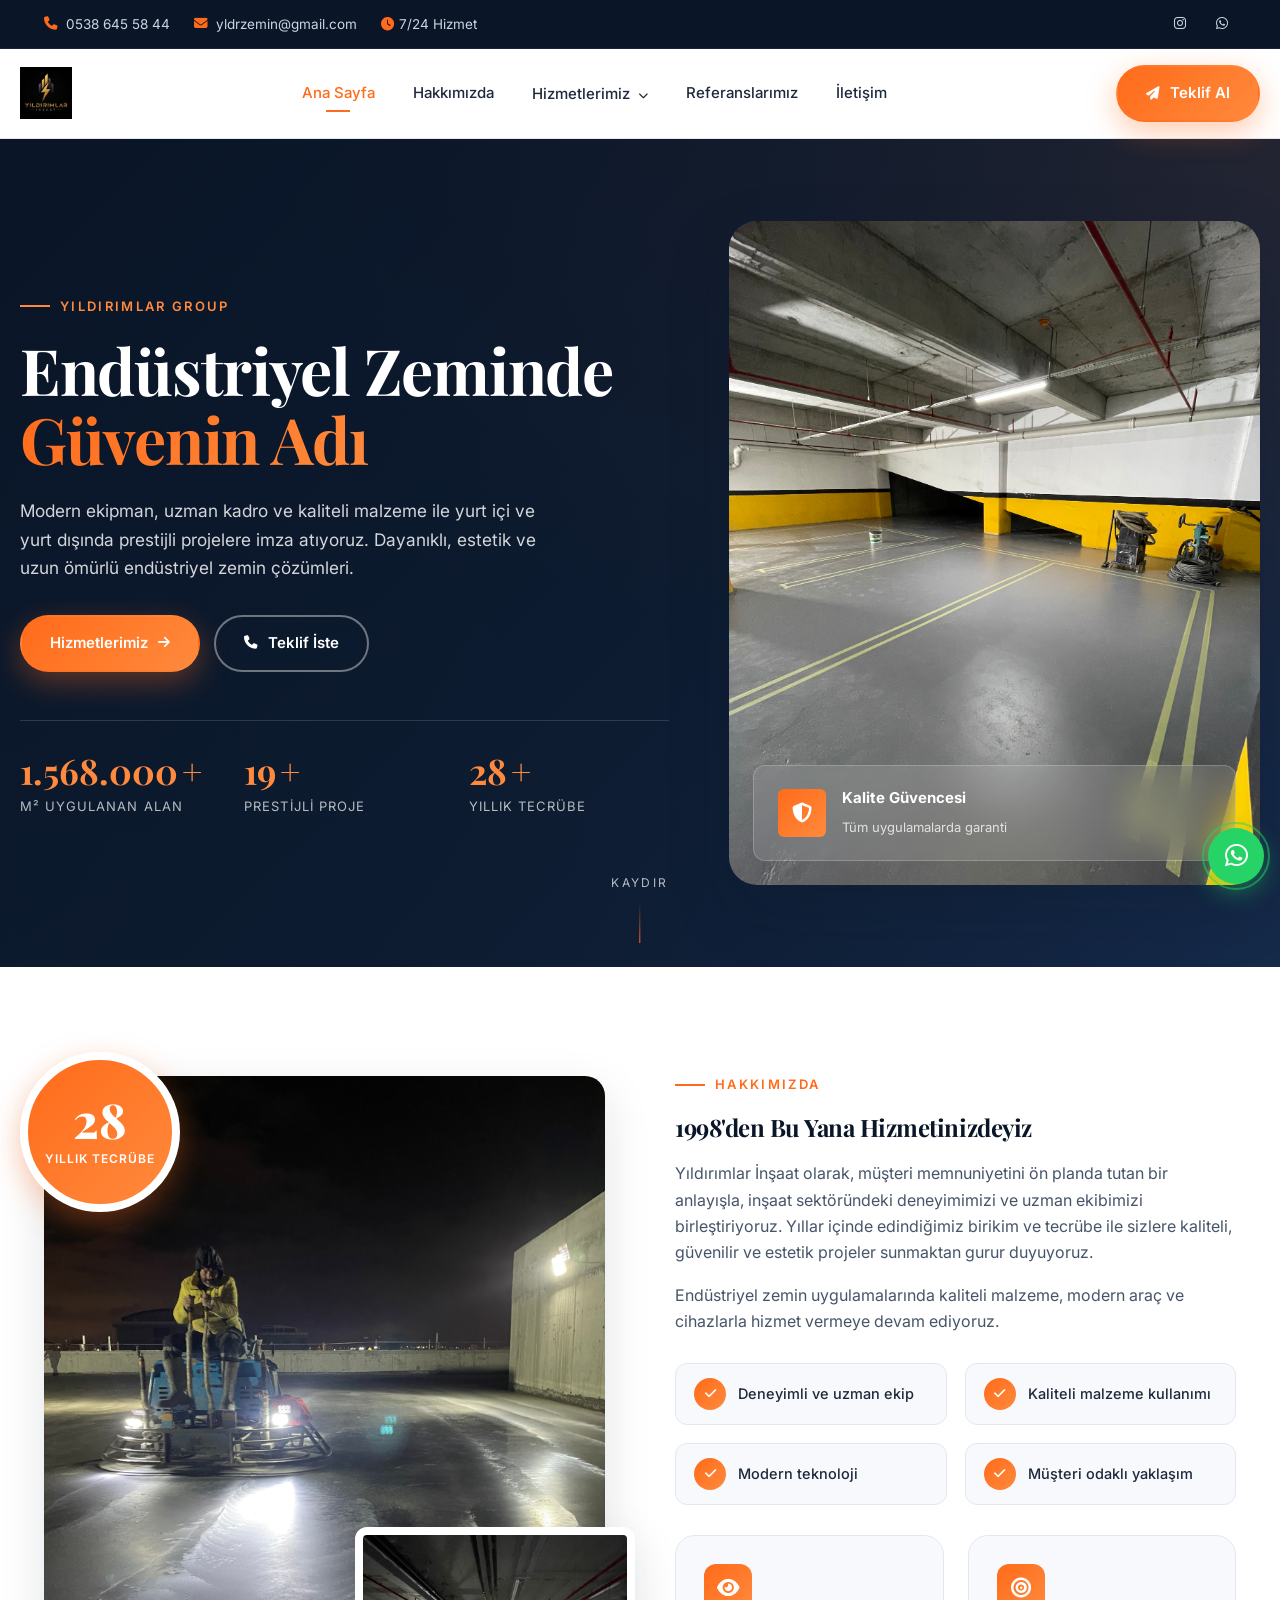
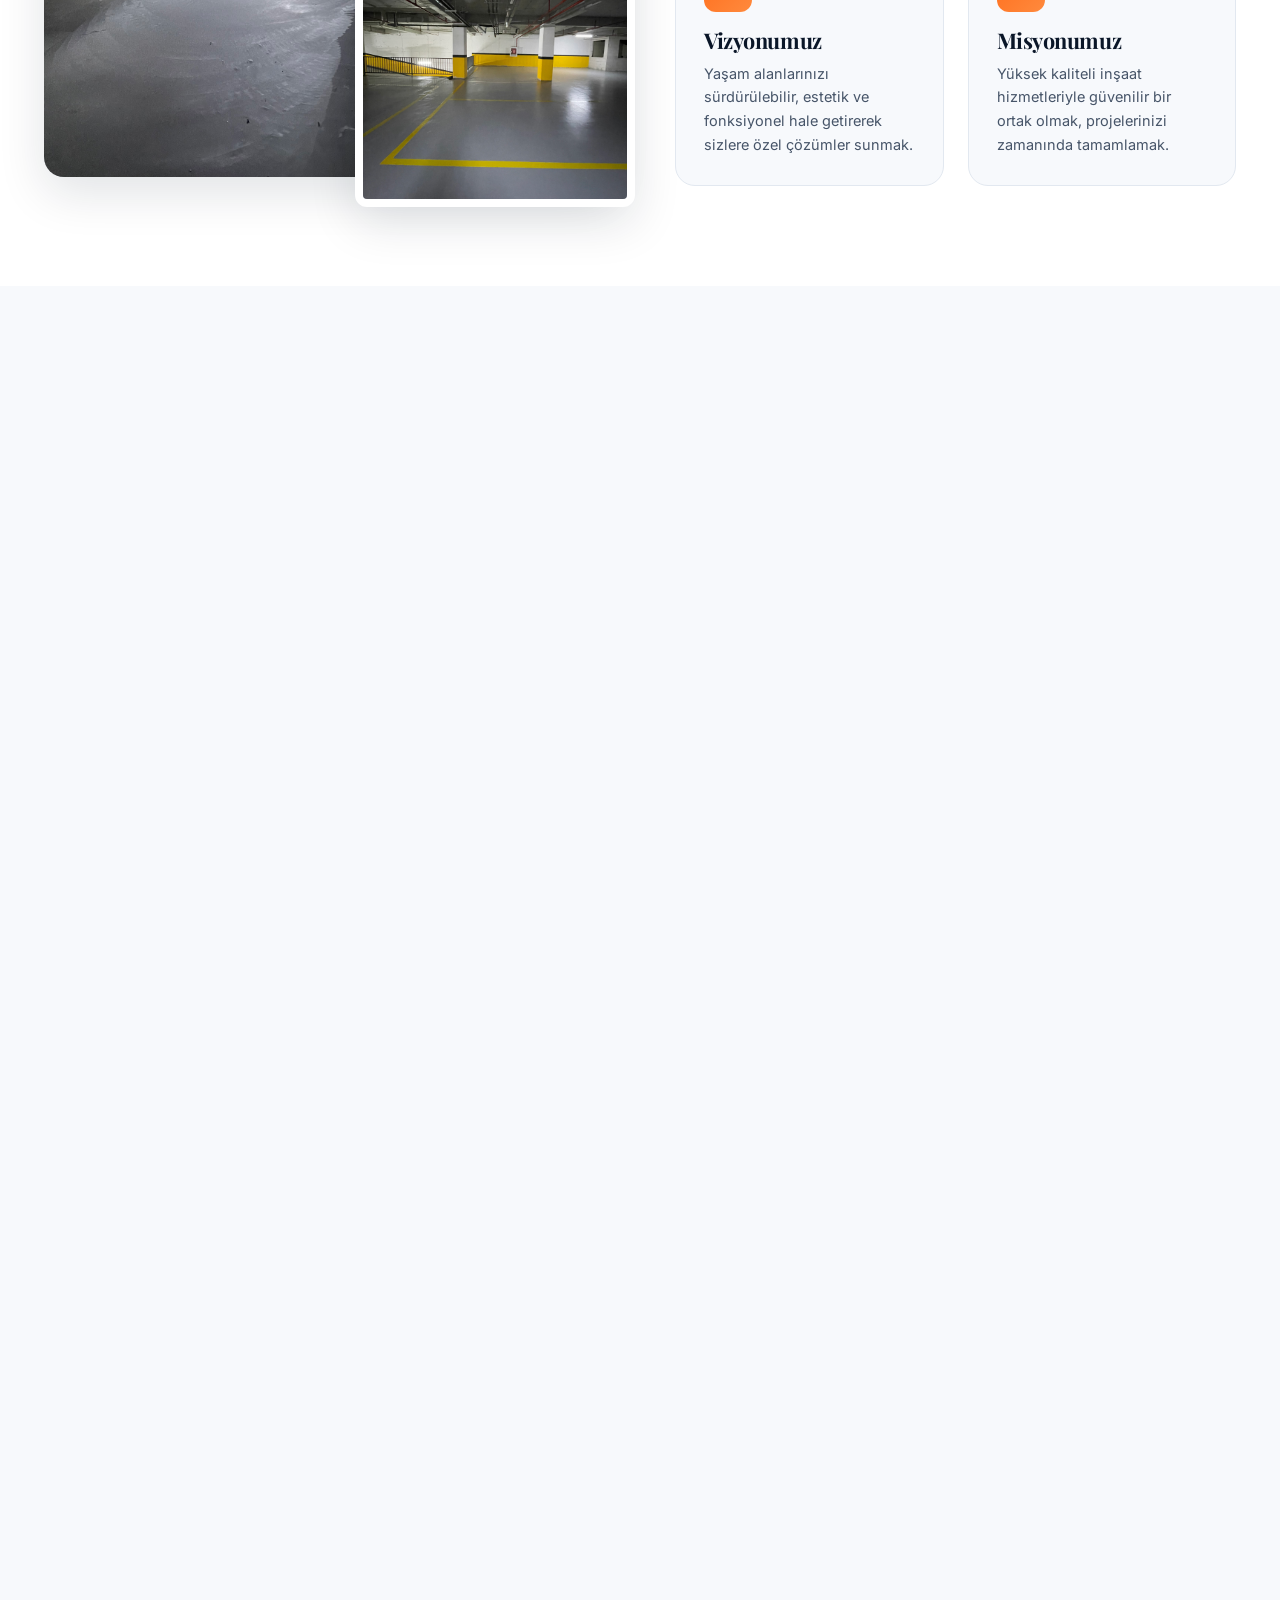
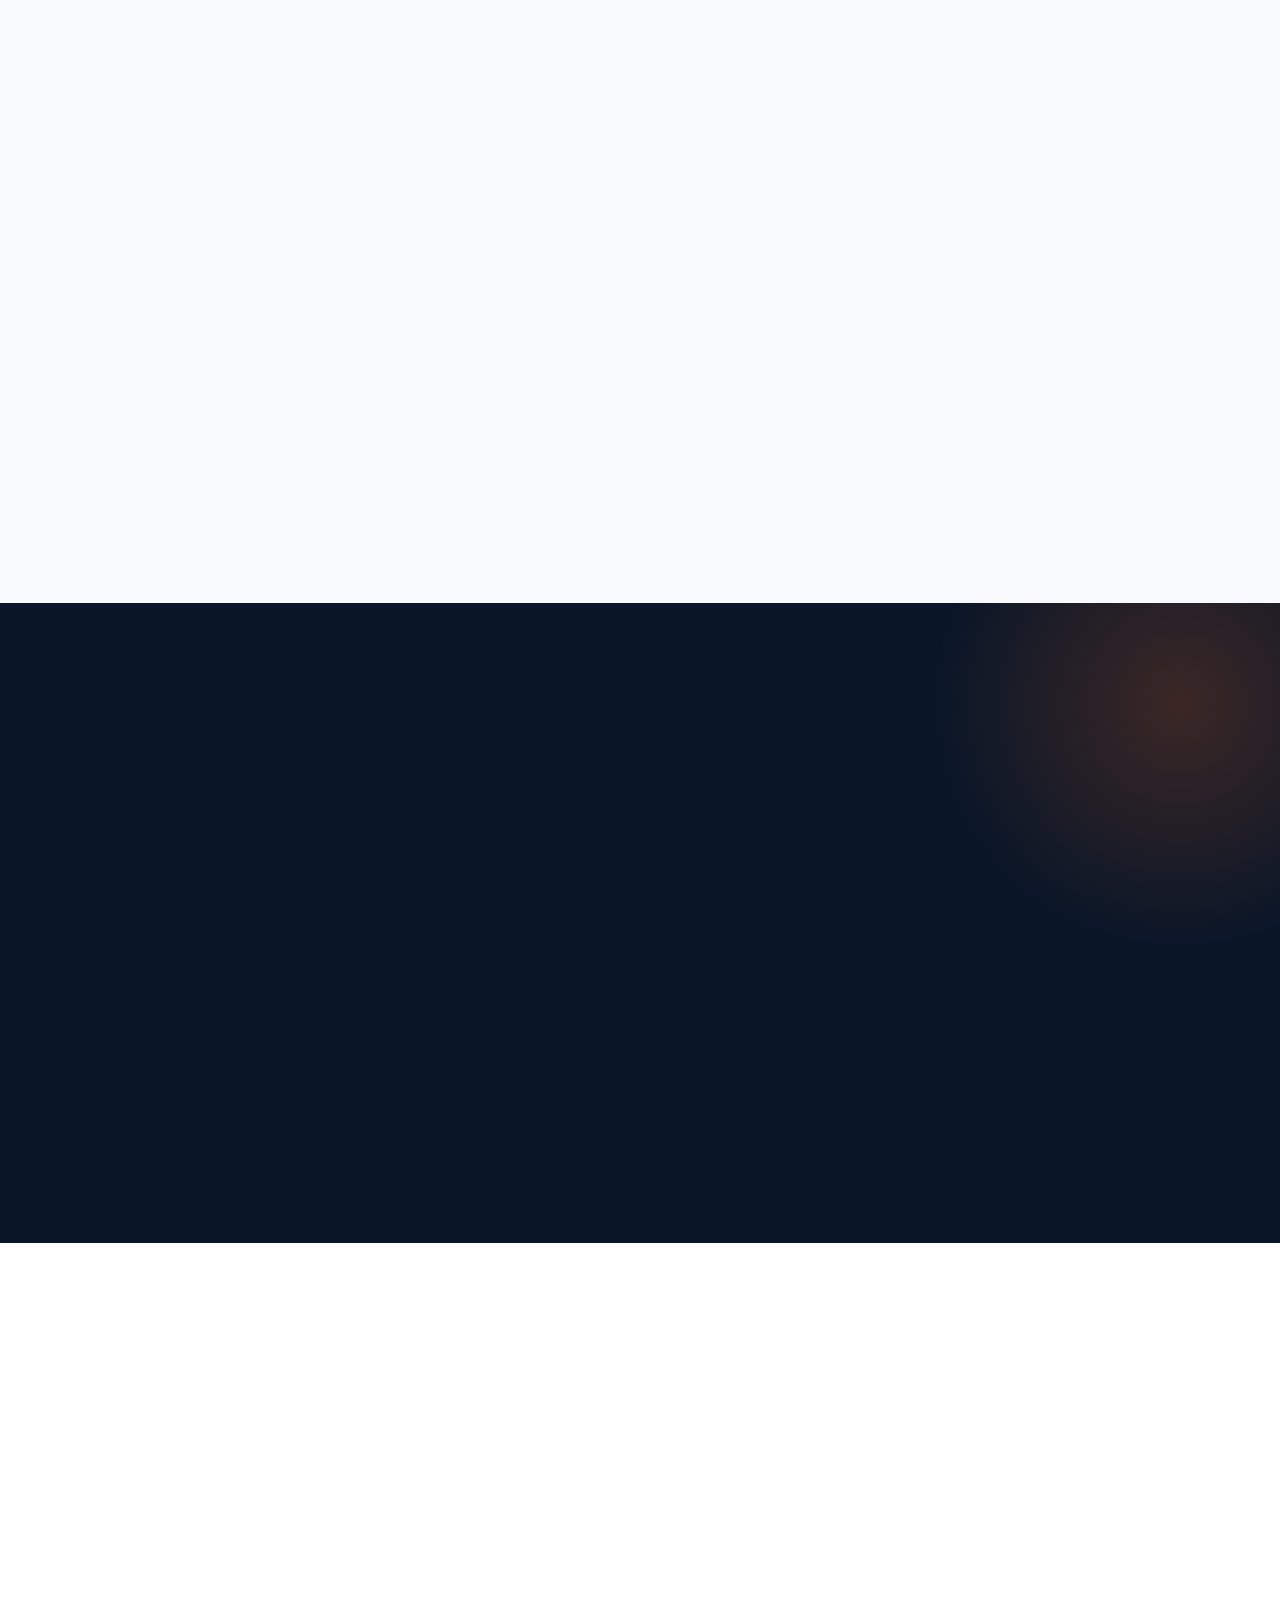
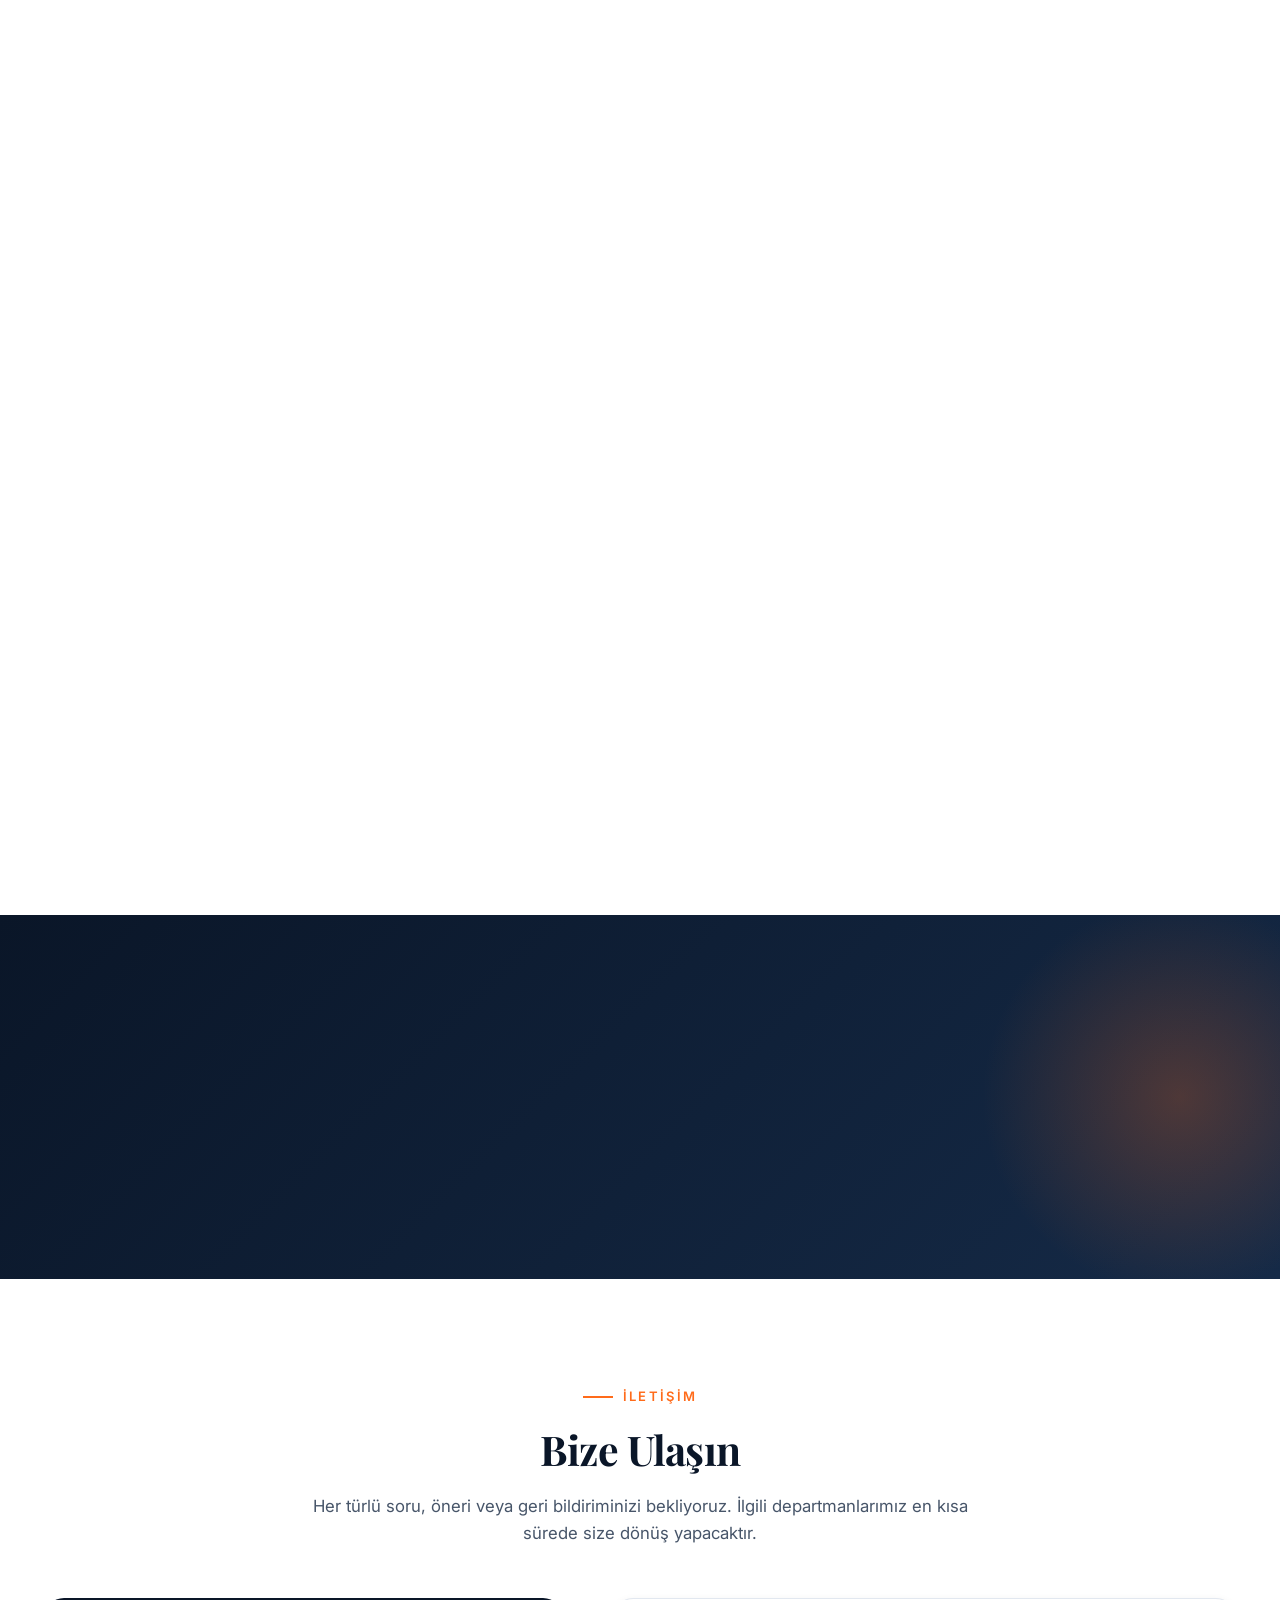
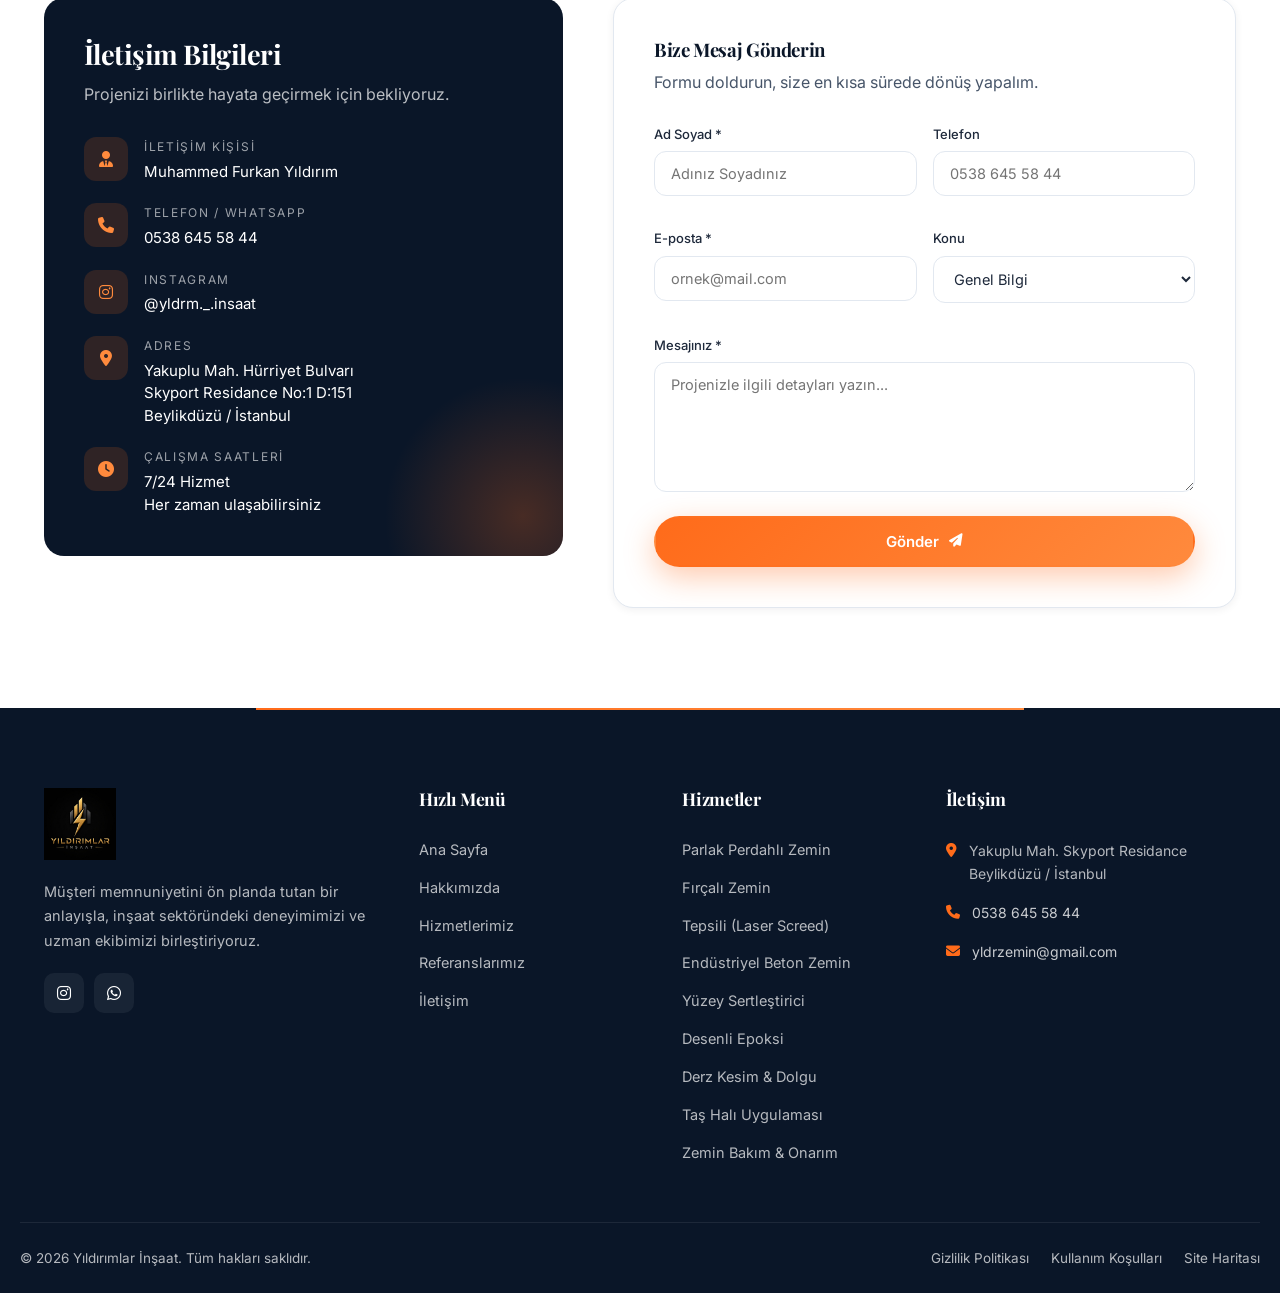
==== commit 9faa4cb1: "upd17" ====
--- a/index.html
+++ b/index.html
@@ -29,13 +29,13 @@
   <link rel="alternate" hreflang="x-default" href="https://yldrmlarinsaat.com/" />
 
   <meta name="theme-color" content="#FF7A00" />
-  <link rel="icon" type="image/png" href="images/logo-yildirim.png" />
+  <link rel="icon" type="image/png" href="images/logo-yildirim.png?v=2" />
 
   <link rel="preconnect" href="https://fonts.googleapis.com" />
   <link rel="preconnect" href="https://fonts.gstatic.com" crossorigin />
   <link href="https://fonts.googleapis.com/css2?family=Inter:wght@300;400;500;600;700&family=Playfair+Display:wght@600;700;800&display=swap" rel="stylesheet" />
   <link rel="stylesheet" href="https://cdnjs.cloudflare.com/ajax/libs/font-awesome/6.5.2/css/all.min.css" />
-  <link rel="stylesheet" href="css/style.css?v=12" />
+  <link rel="stylesheet" href="css/style.css?v=22" />
 
   <script type="application/ld+json">
   {
@@ -48,7 +48,7 @@
         "url": "https://yldrmlarinsaat.com/",
         "logo": {
           "@type": "ImageObject",
-          "url": "https://yldrmlarinsaat.com/images/logo-yildirim.png"
+          "url": "https://yldrmlarinsaat.com/images/logo-yildirim.png?v=2"
         },
         "image": "https://yldrmlarinsaat.com/images/hero-1.jpg",
         "description": "Parlak perdahlı, fırçalı ve tepsili beton zemin ile taş halı uygulamalarında Türkiye geneli hizmet. 1.568.000 m²+ uygulanan alan.",
@@ -103,7 +103,7 @@
   <header class="header">
     <div class="container nav">
       <a href="index.html" class="logo" aria-label="Yıldırımlar İnşaat — Ana sayfa">
-        <img src="images/logo-yildirim.png" alt="Yıldırımlar İnşaat" width="220" height="60" class="logo-img" />
+        <img src="images/logo-yildirim.png?v=2" alt="Yıldırımlar İnşaat" width="120" height="120" class="logo-img" />
       </a>
 
       <nav class="nav-menu" aria-label="Ana Menü">
@@ -125,6 +125,7 @@
         </div>
         <a href="referanslar.html">Referanslarımız</a>
         <a href="iletisim.html">İletişim</a>
+        <a href="iletisim.html" class="mobile-cta"><i class="fa-solid fa-paper-plane"></i> Teklif Al</a>
       </nav>
 
       <div class="nav-cta">
@@ -569,7 +570,7 @@
     <div class="container footer-grid">
       <div class="footer-about">
         <a href="index.html" class="logo" aria-label="Yıldırımlar İnşaat — Ana sayfa">
-          <img src="images/logo-yildirim.png" alt="Yıldırımlar İnşaat" width="220" height="60" class="logo-img" />
+          <img src="images/logo-yildirim.png?v=2" alt="Yıldırımlar İnşaat" width="120" height="120" class="logo-img" />
         </a>
         <p>Müşteri memnuniyetini ön planda tutan bir anlayışla, inşaat sektöründeki deneyimimizi ve uzman ekibimizi birleştiriyoruz.</p>
         <div class="footer-social">
@@ -631,6 +632,6 @@
     <i class="fa-brands fa-whatsapp"></i>
   </a>
 
-  <script src="js/main.js?v=5"></script>
+  <script src="js/main.js?v=6"></script>
 </body>
 </html>
--- a/css/style.css
+++ b/css/style.css
@@ -325,17 +325,19 @@
   flex-shrink: 0;
 }
 
+/* Kare logo — header'da yeterli okunabilirlik için yüksekliği arttırdık. */
 .logo-img {
   display: block;
-  height: 32px;
-  width: auto;
-  max-width: min(168px, 46vw);
+  height: 52px;
+  width: 52px;
+  max-width: 52px;
   object-fit: contain;
 }
 
 .footer-about .logo-img {
-  height: 38px;
-  max-width: 200px;
+  height: 72px;
+  width: 72px;
+  max-width: 72px;
 }
 
 .logo-mark {
@@ -379,6 +381,9 @@
   align-items: center;
   gap: 6px;
 }
+
+/* Mobil menüdeki CTA, masaüstünde zaten sağ üstte Teklif Al var → gizli */
+.nav-menu .mobile-cta { display: none; }
 
 .nav-menu a {
   position: relative;
@@ -1706,81 +1711,135 @@
   flex-shrink: 0;
 }
 
-/* ---------- Sidebar (Tüm Hizmetler) — sıfırdan sade yapı ----------
-   Kural: parent transform yok, absolute pozisyon yok, pseudo ikon yok.
-   Her link normal akışta, blok seviyesinde; tıklama kutusu === görünen kutu. */
+/* ---------- Sidebar (Tüm Hizmetler) — buton estetiği ----------
+   Sabit yükseklikli beyaz kart butonlar. Font / görsel yüklenirken
+   hiçbir layout shift yok. `contain: layout style` ile izolasyon. */
 .sidebar {
+  position: relative;
+  z-index: 5;
   background: var(--color-soft);
   border-radius: var(--radius-lg);
-  padding: 20px;
+  padding: 22px 20px;
   margin-top: 28px;
+  contain: layout style;
+  isolation: isolate;
 }
 
 .sidebar h4 {
   font-size: 1.15rem;
-  margin-bottom: 14px;
+  margin-bottom: 16px;
   padding-bottom: 14px;
   border-bottom: 1px solid var(--color-border);
+  line-height: 1.2;
+  color: var(--color-dark);
 }
 
 .sidebar-list {
-  display: block;
-}
-
+  display: flex;
+  flex-direction: column;
+  gap: 8px;
+}
+
+/* Her link tam bağımsız bir buton — absolute/pseudo yok, saf kutu. */
 .sidebar-list a {
-  display: flex;
-  align-items: center;
-  justify-content: space-between;
-  gap: 12px;
+  position: relative;
+  z-index: 2;
+  display: grid;
+  grid-template-columns: 1fr auto;
+  align-items: center;
   width: 100%;
-  min-height: 52px;
-  padding: 14px 18px;
-  margin: 0 0 6px;
-  border-radius: 10px;
-  background: transparent;
+  height: 56px;
+  padding: 0 18px;
+  background: #fff;
   color: var(--color-text);
   font-size: 15px;
-  font-weight: 500;
-  line-height: 1.35;
+  font-weight: 600;
+  line-height: 1.2;
   text-decoration: none;
   box-sizing: border-box;
+  border: 1px solid var(--color-border);
+  border-radius: 12px;
+  box-shadow: 0 1px 2px rgba(10, 22, 40, 0.04);
+  white-space: nowrap;
+  overflow: hidden;
+  text-overflow: ellipsis;
+  transition: background 0.18s ease, color 0.18s ease,
+              border-color 0.18s ease, box-shadow 0.18s ease;
+  touch-action: manipulation;
+  -webkit-tap-highlight-color: transparent;
+  -webkit-user-select: none;
+  user-select: none;
+}
+
+/* Sağ ok ikonu — ayrı daire; pointer-events: none ile tıklama yakalamaz */
+.sidebar-list a .link-arrow {
+  display: inline-flex;
+  width: 26px;
+  height: 26px;
+  align-items: center;
+  justify-content: center;
+  border-radius: 50%;
+  background: var(--color-soft-2);
+  color: var(--color-muted);
+  font-size: 18px;
+  font-weight: 700;
+  line-height: 1;
+  padding-bottom: 2px;
   transition: background 0.2s ease, color 0.2s ease;
-  touch-action: manipulation;
-  -webkit-tap-highlight-color: rgba(255, 122, 0, 0.18);
-}
-
-.sidebar-list a::after {
-  content: "›";
-  font-size: 20px;
-  line-height: 1;
-  opacity: 0.45;
+  pointer-events: none;
   flex-shrink: 0;
-  transition: opacity 0.2s ease, transform 0.2s ease;
-  transform: translateY(-1px);
+}
+
+/* Metin taşma koruması */
+.sidebar-list a .link-text {
+  display: block;
+  overflow: hidden;
+  text-overflow: ellipsis;
+  white-space: nowrap;
+  min-width: 0;
+  pointer-events: none;
 }
 
 .sidebar-list a:hover {
-  background: var(--color-dark);
-  color: #fff;
-}
-
-.sidebar-list a:hover::after {
-  opacity: 1;
-}
-
+  border-color: rgba(255, 122, 0, 0.4);
+  color: var(--color-dark);
+  box-shadow: 0 6px 18px rgba(10, 22, 40, 0.08);
+}
+.sidebar-list a:hover .link-arrow {
+  background: var(--gradient-primary);
+  color: #fff;
+}
+
+/* Dokunma geri bildirimi — anlık turuncu flaş */
 .sidebar-list a:active {
-  background: rgba(255, 122, 0, 0.22);
-  color: var(--color-text);
-}
-
+  background: var(--gradient-primary);
+  color: #fff;
+  border-color: transparent;
+  box-shadow: 0 6px 18px rgba(255, 107, 26, 0.35);
+  transition: none;
+}
+.sidebar-list a:active .link-arrow {
+  background: rgba(255, 255, 255, 0.25);
+  color: #fff;
+}
+
+/* Aktif (current page) — turuncu gradient buton */
 .sidebar-list a.active {
   background: var(--gradient-primary);
   color: #fff;
-}
-
-.sidebar-list a.active::after {
-  opacity: 1;
-  color: #fff;
+  border-color: transparent;
+  box-shadow: 0 8px 20px rgba(255, 107, 26, 0.32);
+}
+.sidebar-list a.active .link-arrow {
+  background: rgba(255, 255, 255, 0.22);
+  color: #fff;
+}
+
+/* Klavye erişilebilirliği */
+.sidebar-list a:focus-visible {
+  outline: 2px solid var(--color-primary);
+  outline-offset: 2px;
+  border-color: transparent;
 }
 
 /* ---------- Footer ---------- */
@@ -1966,8 +2025,34 @@
 .reveal-delay-3 { transition-delay: 0.24s; }
 .reveal-delay-4 { transition-delay: 0.32s; }
 
-/* ---------- Responsive ---------- */
-@media (max-width: 1100px) {
+/* =========================================================
+   RESPONSIVE DESIGN — sistematik breakpoint sırası
+   Breakpoints:
+     ≤1200px → Ultra-wide tablet / dar desktop: container sıkıştırma
+     ≤1024px → Tablet yatay / küçük laptop: 4/3 kolon → 2 kolon
+     ≤820px  → Tablet dikey / büyük telefon: hamburger menü aktif, çoğu grid 1 kolon
+     ≤560px  → Telefon: her şey tek kolon, kompakt tipografi
+     ≤380px  → Çok küçük telefon: ekstra sıkı tipografi
+   ========================================================= */
+
+/* ---------- ≤1200px: Container sıkıştırma ---------- */
+@media (max-width: 1200px) {
+  .container {
+    padding-inline: 28px;
+  }
+  .hero-title   { font-size: clamp(2rem, 4.5vw, 3rem); }
+  .section-title { font-size: clamp(1.9rem, 3.6vw, 2.4rem); }
+}
+
+/* ---------- ≤1024px: Tablet — 2 kolon yerleşimler ---------- */
+@media (max-width: 1024px) {
+  .services-grid { grid-template-columns: repeat(2, 1fr); gap: 22px; }
+  .why-grid      { grid-template-columns: repeat(2, 1fr); gap: 22px; }
+  .refs-grid     { grid-template-columns: repeat(2, 1fr); grid-auto-rows: 220px; gap: 16px; }
+  .ref-card.wide { grid-column: span 2; }
+  .ref-card.tall { grid-row: auto; }
+  .footer-grid   { grid-template-columns: 1fr 1fr; gap: 36px; }
+
   .hero-grid,
   .about-grid,
   .contact-grid,
@@ -1976,59 +2061,76 @@
     grid-template-columns: 1fr;
     gap: 40px;
   }
-  .services-grid { grid-template-columns: repeat(2, 1fr); }
-  .why-grid { grid-template-columns: repeat(2, 1fr); }
-  .footer-grid { grid-template-columns: 1fr 1fr; }
-  .service-detail-media { position: static; width: 100%; max-width: min(520px, 100%); margin-inline: auto; }
-  .cta-actions { justify-content: flex-start; }
-}
-
+
+  /* Hizmet detayı: mobilde/tabletede sidebar görsellerin ÜSTÜNDE.
+     Görsellerin yükleme sırasındaki olası layout shift'i, sidebar
+     tıklama koordinatlarını etkilemesin diye sıralama değişti. */
+  .service-detail-media {
+    position: static;
+    width: 100%;
+    max-width: min(540px, 100%);
+    margin-inline: auto;
+    display: flex;
+    flex-direction: column;
+  }
+  .service-detail-media .sidebar     { order: -1; margin-top: 0; margin-bottom: 8px; }
+  .service-detail-media .img-main    { order: 1; }
+  .service-detail-media .img-main + .img-main { margin-top: 20px; }
+
+  /* Hit-test'i kaydırabilecek transform'ları sidebar ve içeriklerde kapat */
+  .service-detail-grid .reveal,
+  .service-detail-grid .reveal.visible,
+  .service-detail-media,
+  .service-detail-media .sidebar,
+  .service-detail-content {
+    transform: none !important;
+  }
+
+  .about-features { grid-template-columns: 1fr 1fr; gap: 12px; }
+  .hero-stats     { grid-template-columns: 1fr 1fr; }
+  .cta-inner      { text-align: center; }
+  .cta-inner h2   { margin-inline: auto; }
+  .cta-actions    { justify-content: center; }
+}
+
+/* ---------- ≤820px: Mobil — hamburger menü, tek kolon ---------- */
 @media (max-width: 820px) {
-  .logo-img {
-    height: 28px;
-    max-width: min(148px, 42vw);
-  }
-  .header .logo-img {
-    filter: drop-shadow(0 1px 2px rgba(0, 0, 0, 0.35));
-  }
-  .footer-about .logo-img {
-    height: 32px;
-    max-width: 168px;
-  }
-  .form-group input,
-  .form-group textarea,
-  .form-group select {
-    font-size: 16px;
-  }
-  .page-header {
-    padding: 88px 0 72px;
-  }
-  .cta-banner {
-    padding: 56px 0;
-  }
-  .cta-actions {
-    justify-content: stretch;
-  }
-  .cta-actions .btn {
-    flex: 1 1 auto;
-    min-width: min(100%, 200px);
-  }
-  .hero-scroll {
-    display: none;
-  }
-  .section { padding: 70px 0; }
+  /* Global spacing */
+  .container  { padding-inline: 20px; }
+  .section    { padding: 64px 0; }
+  .section-sm { padding: 48px 0; }
+
+  /* Topbar'ı gizle, header'ı koyu kurumsal şerit yap.
+     KRİTİK: backdrop-filter'ı kapatıyoruz — aksi halde mobilde fixed-positioned
+     .nav-menu container bloğu header'a göre hesaplanıyor (özellikle iOS Safari)
+     ve menü konumu kayıyor. */
   .topbar { display: none; }
-
-  /* Mobil üst bar: topbar kapalıyken beyaz şeridi kaldır — koyu kurumsal şerit */
   .header {
     background: linear-gradient(180deg, var(--color-dark-2) 0%, var(--color-dark) 100%);
     border-bottom: 1px solid rgba(255, 107, 26, 0.28);
     box-shadow: 0 4px 24px rgba(0, 0, 0, 0.2);
-  }
-  .header.scrolled {
-    box-shadow: 0 8px 32px rgba(0, 0, 0, 0.35);
-  }
+    backdrop-filter: none;
+    -webkit-backdrop-filter: none;
+  }
+  .header.scrolled { box-shadow: 0 8px 32px rgba(0, 0, 0, 0.35); }
+
+  .logo-img {
+    height: 44px;
+    width: 44px;
+    max-width: 44px;
+  }
+  .header .logo-img {
+    filter: drop-shadow(0 1px 2px rgba(0, 0, 0, 0.35));
+  }
+  .footer-about .logo-img {
+    height: 64px;
+    width: 64px;
+    max-width: 64px;
+  }
+
+  /* Hamburger toggle */
   .nav-toggle {
+    display: flex;
     background: rgba(255, 255, 255, 0.12);
     color: #fff;
   }
@@ -2036,87 +2138,179 @@
     background: var(--color-primary);
     color: #fff;
   }
-
+  .nav-cta .btn:not(.nav-toggle) { display: none; }
+
+  /* ==== Mobil menü — tüm viewport genişliğinde sabitlenmiş panel ==== */
   .nav-menu {
     position: fixed;
     top: calc(72px + env(safe-area-inset-top, 0px));
     left: 0;
     right: 0;
+    width: 100vw;
+    max-width: 100vw;
+    margin: 0;
+    box-sizing: border-box;
     flex-direction: column;
     align-items: stretch;
     background: var(--color-dark-2);
-    padding: 20px;
-    padding-bottom: max(20px, env(safe-area-inset-bottom, 0px));
-    gap: 4px;
+    padding: 14px 14px max(14px, env(safe-area-inset-bottom, 0px));
+    gap: 2px;
     border-top: 1px solid rgba(255, 107, 26, 0.15);
     box-shadow: 0 24px 48px rgba(0, 0, 0, 0.45);
-    transform: translateY(-20px);
     opacity: 0;
     visibility: hidden;
-    transition: all var(--transition);
-    max-height: min(520px, calc(100vh - 72px - env(safe-area-inset-top, 0px)));
-    max-height: min(520px, calc(100dvh - 72px - env(safe-area-inset-top, 0px)));
+    pointer-events: none;
+    transform: translateY(-10px);
+    transition: transform 0.25s ease, opacity 0.22s ease, visibility 0.25s;
+    max-height: min(560px, calc(100dvh - 72px - env(safe-area-inset-top, 0px)));
     overflow-y: auto;
     -webkit-overflow-scrolling: touch;
     overscroll-behavior: contain;
+    z-index: 99;
   }
   .nav-menu.open {
-    transform: translateY(0);
     opacity: 1;
     visibility: visible;
-  }
-  .nav-menu a {
+    pointer-events: auto;
+    transform: translateY(0);
+  }
+
+  /* Ana menü linkleri */
+  .nav-menu > a,
+  .nav-menu .has-drop > a {
+    display: flex;
+    align-items: center;
     width: 100%;
-    padding: 14px 18px;
+    min-height: 52px;
+    padding: 14px 16px;
+    border-radius: 10px;
     color: rgba(255, 255, 255, 0.92);
-    border-bottom: 1px solid rgba(255, 255, 255, 0.08);
+    font-size: 15.5px;
+    font-weight: 500;
+    text-decoration: none;
+    transition: background 0.2s ease, color 0.2s ease;
+    touch-action: manipulation;
+    -webkit-tap-highlight-color: rgba(255, 122, 0, 0.2);
   }
   .nav-menu a::after { display: none; }
-  .nav-menu a:hover,
-  .nav-menu a.active {
-    color: var(--color-primary-light);
-  }
-  .nav-menu .has-drop > a {
-    color: rgba(255, 255, 255, 0.92);
-  }
-  .nav-menu .has-drop > a:hover {
-    color: var(--color-primary-light);
-  }
-  .nav-menu .drop {
-    position: static;
-    transform: none;
+  .nav-menu > a:hover,
+  .nav-menu > a:active,
+  .nav-menu .has-drop > a:hover,
+  .nav-menu .has-drop > a:active {
+    background: rgba(255, 122, 0, 0.14);
+    color: #fff;
+  }
+  .nav-menu > a.active {
+    background: var(--gradient-primary);
+    color: #fff;
+  }
+
+  /* "Hizmetlerimiz" satırı */
+  .nav-menu .has-drop > a { justify-content: space-between; cursor: pointer; }
+  .nav-menu .has-drop > a i {
+    font-size: 11px;
+    opacity: 0.75;
+    transition: transform 0.25s ease;
+    margin-left: 8px;
+  }
+  .nav-menu .has-drop.open > a {
+    background: rgba(255, 122, 0, 0.12);
+    color: #fff;
+  }
+  .nav-menu .has-drop.open > a i {
+    transform: rotate(180deg);
     opacity: 1;
-    visibility: visible;
-    box-shadow: none;
-    border: none;
-    background: rgba(0, 0, 0, 0.25);
-    padding: 6px;
-    margin-top: 4px;
-    border-radius: var(--radius-md);
-  }
+  }
+
+  /* Drop panel — EN BASİT display toggle. Animasyon yok, %100 güvenilir. */
+  .nav-menu .drop,
+  .nav-menu .has-drop .drop {
+    position: static !important;
+    top: auto !important;
+    left: auto !important;
+    right: auto !important;
+    transform: none !important;
+    min-width: 0 !important;
+    width: auto;
+    max-width: 100%;
+    box-sizing: border-box;
+    background: transparent !important;
+    box-shadow: none !important;
+    border: none !important;
+    border-left: 2px solid rgba(255, 122, 0, 0.35) !important;
+    padding: 4px 0 4px 10px;
+    margin: 4px 0 6px 16px;
+    display: none;
+    flex-direction: column;
+    gap: 2px;
+    opacity: 1 !important;
+    visibility: visible !important;
+    overflow: visible;
+  }
+  .nav-menu .drop::before,
+  .nav-menu .has-drop .drop::before { display: none !important; }
+  .nav-menu .has-drop.open .drop {
+    display: flex;
+  }
+
+  /* Drop içindeki linkler — tam genişlik, sola yaslı */
   .nav-menu .drop a {
-    color: rgba(255, 255, 255, 0.88);
-    border-bottom-color: rgba(255, 255, 255, 0.06);
+    display: flex !important;
+    align-items: center;
+    justify-content: flex-start;
+    width: 100%;
+    box-sizing: border-box;
+    min-height: 46px;
+    padding: 12px 14px !important;
+    border-radius: 8px !important;
+    color: rgba(255, 255, 255, 0.78) !important;
+    font-size: 14.5px !important;
+    font-weight: 500 !important;
+    text-align: left;
+    text-decoration: none;
+    background: transparent;
+    transition: background 0.2s ease, color 0.2s ease;
+    touch-action: manipulation;
+    -webkit-tap-highlight-color: rgba(255, 122, 0, 0.2);
   }
   .nav-menu .drop a:hover,
+  .nav-menu .drop a:active {
+    background: rgba(255, 122, 0, 0.14) !important;
+    color: #fff !important;
+  }
   .nav-menu .drop a.active {
-    background: rgba(255, 107, 26, 0.18);
+    background: var(--gradient-primary) !important;
+    color: #fff !important;
+  }
+
+  /* Mobil CTA butonu */
+  .nav-menu .mobile-cta {
+    display: flex;
+    margin-top: 12px;
+    padding: 14px 16px;
+    min-height: 52px;
+    background: var(--gradient-primary);
     color: #fff;
-  }
-  .nav-menu .drop::before { display: none; }
-  .nav-toggle { display: flex; }
-  .nav-cta .btn:not(.nav-toggle) { display: none; }
-
-  /* Hizmet kartları: reveal translateY bazı mobil tarayıcılarda dokunma hedefini kaydırabiliyor */
-  .services-grid .reveal,
-  .services-grid .reveal.visible {
-    transform: none;
-  }
-
+    border-radius: 10px;
+    font-weight: 600;
+    font-size: 15px;
+    align-items: center;
+    justify-content: center;
+    gap: 10px;
+    text-decoration: none;
+    box-shadow: 0 8px 20px rgba(255, 107, 26, 0.35);
+    touch-action: manipulation;
+  }
+  .nav-menu .mobile-cta i { font-size: 14px; }
+
+  /* ==== HERO ==== */
   .hero { min-height: auto; }
-  .hero-inner { padding: 60px 0; }
-  .hero-stats { grid-template-columns: 1fr 1fr; }
-
+  .hero-inner { padding: 56px 0 64px; }
+  .hero-scroll { display: none; }
+  .hero-stats  { grid-template-columns: 1fr 1fr; gap: 18px; }
+  .hero-visual { max-width: 520px; margin-inline: auto; }
+
+  /* ==== ABOUT ==== */
   .about-visual {
     max-width: 100%;
     margin-inline: auto;
@@ -2137,31 +2331,64 @@
   .about-visual .exp-badge .num { font-size: 2.2rem; }
   .about-features { grid-template-columns: 1fr; }
 
-  .refs-grid { grid-template-columns: 1fr 1fr; grid-auto-rows: 200px; }
+  /* ==== HİZMETLER / REFERANSLAR / WHY / FOOTER ==== */
+  .services-grid { grid-template-columns: 1fr 1fr; }
+  .why-grid      { grid-template-columns: 1fr 1fr; }
+  .vm-grid       { grid-template-columns: 1fr; }
+
+  .refs-grid     { grid-template-columns: 1fr 1fr; grid-auto-rows: 180px; gap: 14px; }
   .ref-card.wide { grid-column: span 2; }
   .ref-card.tall { grid-row: auto; }
+  .ref-info      { padding: 18px; }
+
+  /* Hizmet kartı reveal transform'u bazı mobil tarayıcılarda hit-test kaydırabiliyor */
+  .services-grid .reveal,
+  .services-grid .reveal.visible { transform: none; }
 
   .footer-grid { grid-template-columns: 1fr; gap: 32px; }
-  .feat-list { grid-template-columns: 1fr; }
-  .form-row { grid-template-columns: 1fr; }
-}
-
-@media (max-width: 520px) {
-  .section { padding: 56px 0; }
-  .section-sm { padding: 48px 0; }
-  .page-header {
-    padding: 72px 0 56px;
-  }
+  .feat-list   { grid-template-columns: 1fr; }
+  .form-row    { grid-template-columns: 1fr; }
+
+  /* ==== PAGE HEADER & CTA ==== */
+  .page-header { padding: 88px 0 72px; }
+  .cta-banner  { padding: 56px 0; }
+  .cta-actions { justify-content: stretch; flex-wrap: wrap; }
+  .cta-actions .btn {
+    flex: 1 1 auto;
+    min-width: min(100%, 200px);
+  }
+
+  /* ==== FORM (iOS auto-zoom önlemi) ==== */
+  .form-group input,
+  .form-group textarea,
+  .form-group select { font-size: 16px; }
+}
+
+/* ---------- ≤560px: Telefon — tek kolon, kompakt ---------- */
+@media (max-width: 560px) {
+  .container  { padding-inline: 16px; }
+  .section    { padding: 52px 0; }
+  .section-sm { padding: 40px 0; }
+
+  .page-header { padding: 72px 0 56px; }
   .page-header p {
     padding-inline: 4px;
     font-size: 0.95rem;
   }
-  .services-grid { grid-template-columns: 1fr; }
-  .why-grid { grid-template-columns: 1fr; }
-  .vm-grid { grid-template-columns: 1fr; }
-  .hero-stats { grid-template-columns: 1fr; text-align: center; }
-  .hero-stat { text-align: center; }
+
+  /* Tüm grid'leri tek kolona indir */
+  .services-grid,
+  .why-grid,
+  .vm-grid,
+  .about-features,
+  .hero-stats {
+    grid-template-columns: 1fr;
+  }
+  .hero-stats { text-align: center; gap: 14px; }
+  .hero-stat  { text-align: center; }
   .hero-stat .num { justify-content: center; }
+
+  /* Hero CTA tek kolon, tam genişlik */
   .hero-cta { flex-direction: column; width: 100%; }
   .hero-cta .btn { width: 100%; }
   .hero-badge {
@@ -2173,17 +2400,31 @@
     gap: 12px;
   }
   .hero-badge-text strong { font-size: 14px; }
-  .refs-grid { grid-template-columns: 1fr; grid-auto-rows: 220px; }
+
+  /* Referans kartları tek kolon */
+  .refs-grid     { grid-template-columns: 1fr; grid-auto-rows: 220px; }
   .ref-card.wide { grid-column: auto; }
+
+  /* Hizmet detay sidebar/görseller tam genişlik */
+  .service-detail-media { max-width: 100%; }
+  .sidebar { padding: 20px 18px; }
+  .sidebar-list a {
+    height: 60px;            /* mobilde daha büyük touch target */
+    padding: 0 18px;
+    font-size: 15.5px;
+  }
+  .feat-list li { align-items: flex-start; }
+
+  /* İletişim */
   .contact-info-card,
   .contact-form { padding: 28px 22px; }
   .map-wrap {
-    margin-top: 48px;
+    margin-top: 40px;
     border-radius: var(--radius-md);
   }
-  .map-wrap iframe {
-    height: min(320px, 62vw);
-  }
+  .map-wrap iframe { height: min(320px, 62vw); }
+
+  /* Footer */
   .footer-bottom {
     flex-direction: column;
     align-items: center;
@@ -2196,50 +2437,43 @@
     justify-content: center;
     gap: 12px 20px;
   }
-  .cta-actions {
-    flex-direction: column;
-    width: 100%;
-  }
+
+  /* CTA actions: dikey stack */
+  .cta-actions { flex-direction: column; width: 100%; }
   .cta-actions .btn {
     width: 100%;
     justify-content: center;
     white-space: normal;
     text-align: center;
   }
-  .btn {
-    white-space: normal;
-    text-align: center;
-  }
-  .nav-cta .btn-primary {
-    white-space: nowrap;
-  }
-  .sidebar {
-    padding: 18px;
-  }
-  .sidebar-list a {
-    min-height: 56px;
-    padding: 16px 18px;
-  }
-  .feat-list li {
-    align-items: flex-start;
-  }
-  .service-detail-media {
-    width: 100%;
-    max-width: 100%;
-  }
-  .hero-inner {
-    padding: 48px 0 56px;
-  }
-}
-
+  .btn { white-space: normal; text-align: center; }
+  .nav-cta .btn-primary { white-space: nowrap; }
+
+  .hero-inner { padding: 48px 0 56px; }
+}
+
+/* ---------- ≤380px: Çok küçük telefon — ekstra sıkı tipografi ---------- */
 @media (max-width: 380px) {
-  .hero-title {
-    font-size: clamp(1.85rem, 9vw, 2.4rem);
-  }
-  .section-title {
-    font-size: clamp(1.65rem, 8vw, 2rem);
-  }
-  .nav-menu {
-    padding: 16px 14px;
-  }
-}
+  .container { padding-inline: 14px; }
+  .hero-title     { font-size: clamp(1.75rem, 8.5vw, 2.2rem); }
+  .section-title  { font-size: clamp(1.5rem, 7.5vw, 1.9rem); }
+  .hero-desc      { font-size: 0.95rem; }
+  .nav-menu       { padding: 12px 10px; }
+  .service-card h3 { font-size: 1.1rem; }
+  .sidebar-list a  { height: 58px; font-size: 14.5px; padding: 0 14px; }
+  .contact-info-card,
+  .contact-form   { padding: 22px 18px; }
+}
+
+/* ---------- Hareket tercihi: düşük animasyon ---------- */
+@media (prefers-reduced-motion: reduce) {
+  *,
+  *::before,
+  *::after {
+    animation-duration: 0.001ms !important;
+    animation-iteration-count: 1 !important;
+    transition-duration: 0.001ms !important;
+    scroll-behavior: auto !important;
+  }
+  .reveal { opacity: 1; transform: none; }
+}
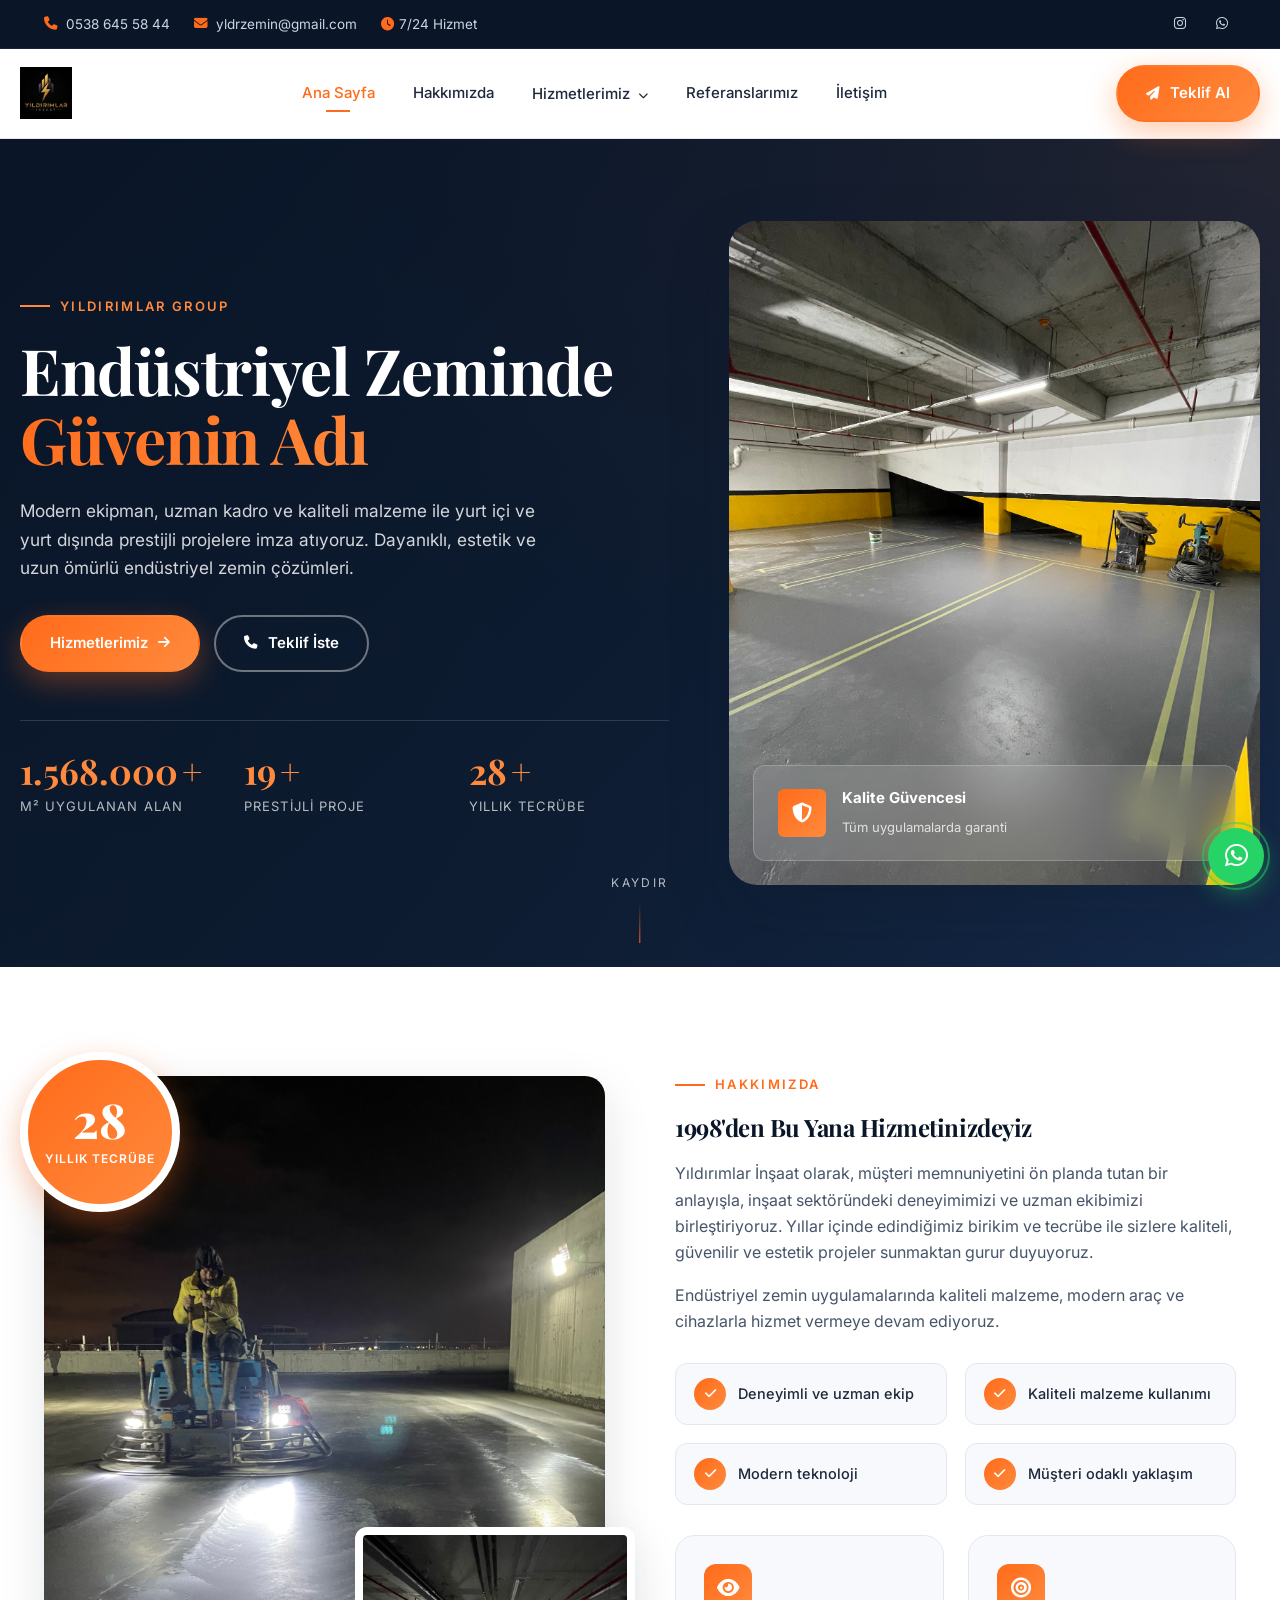
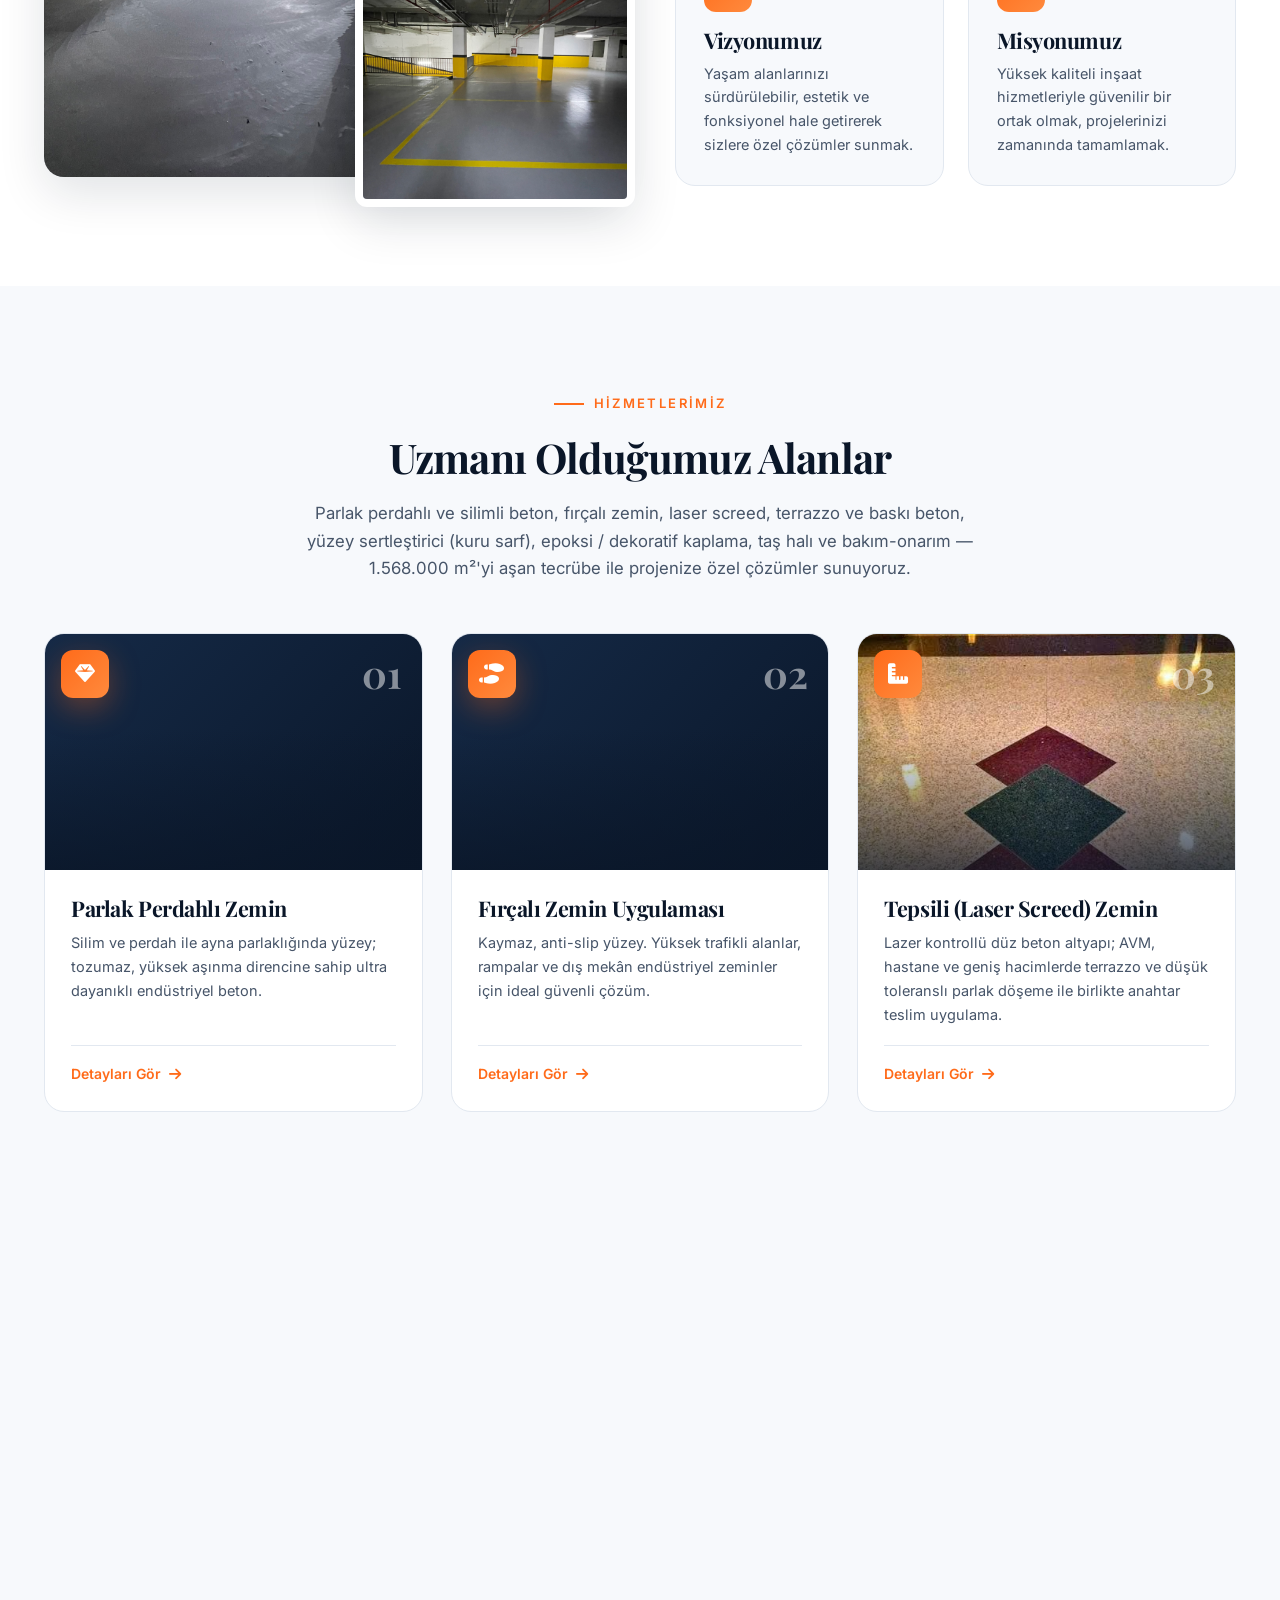
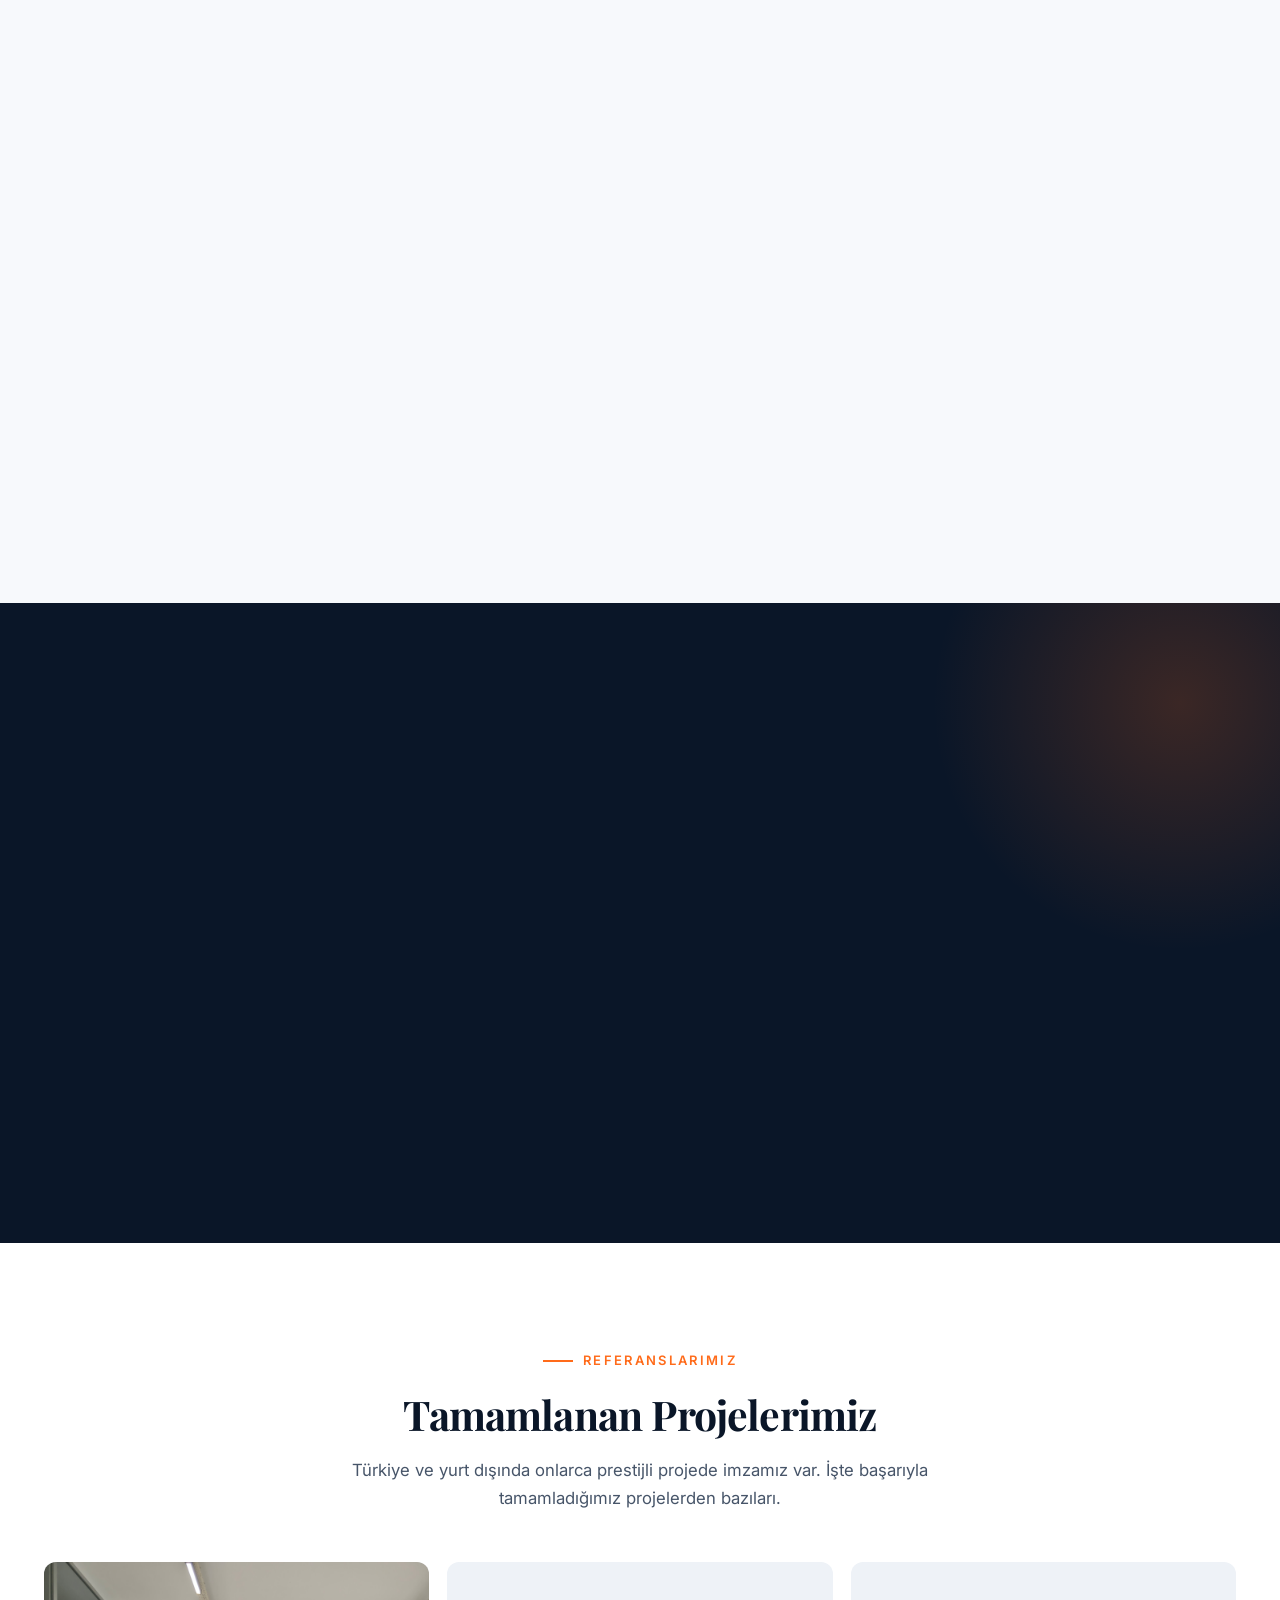
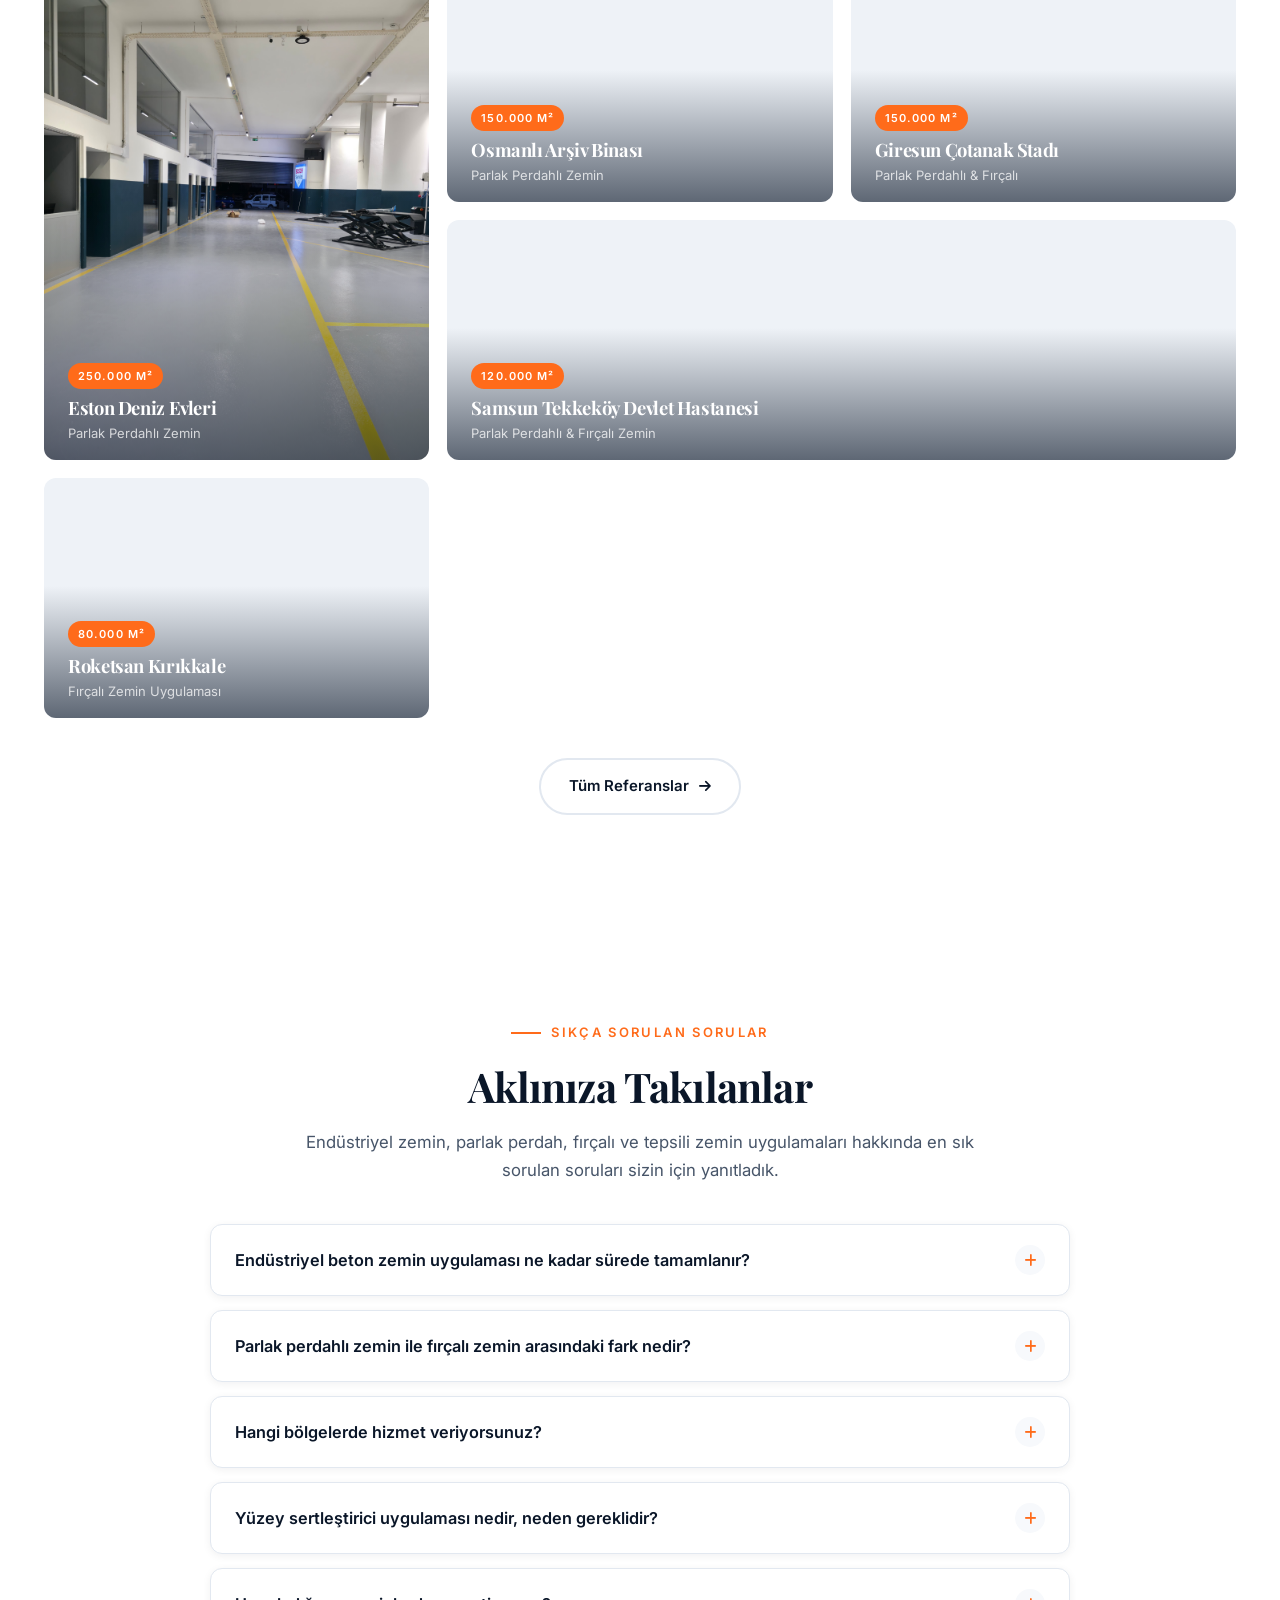
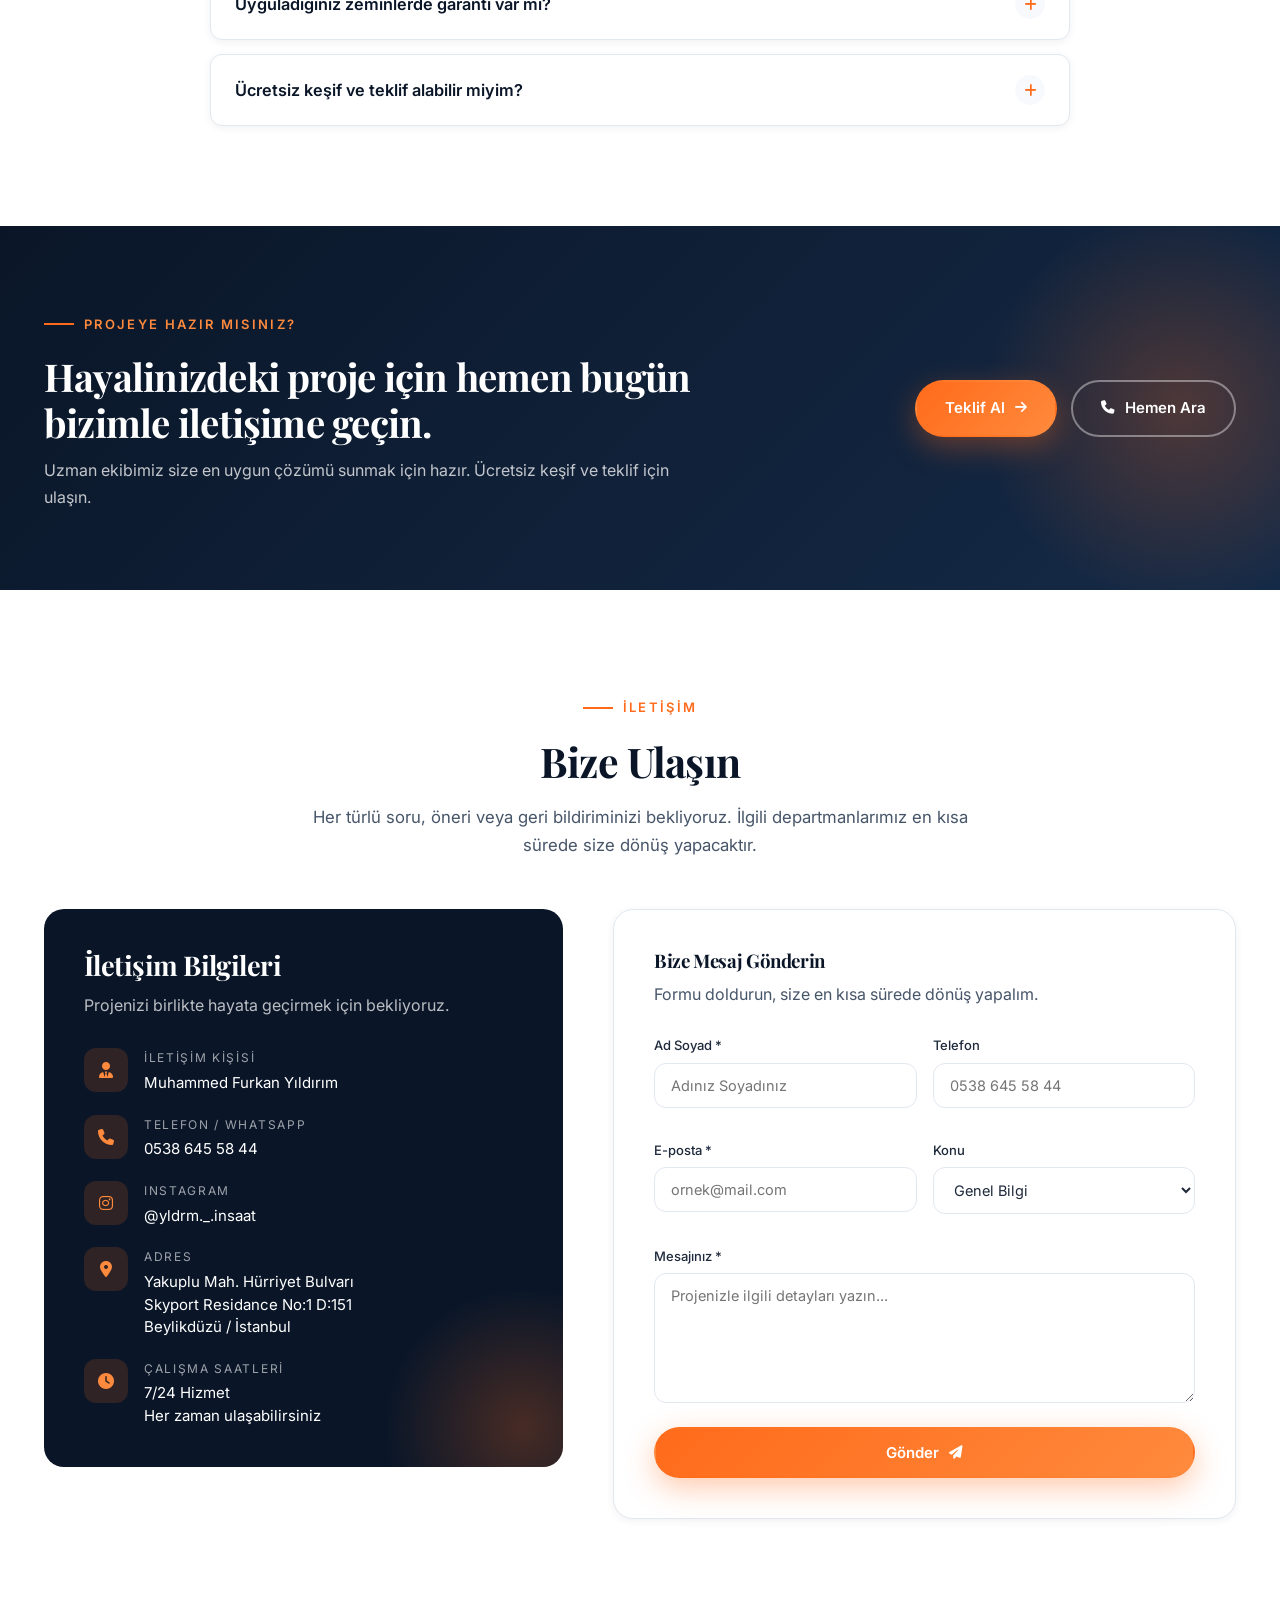
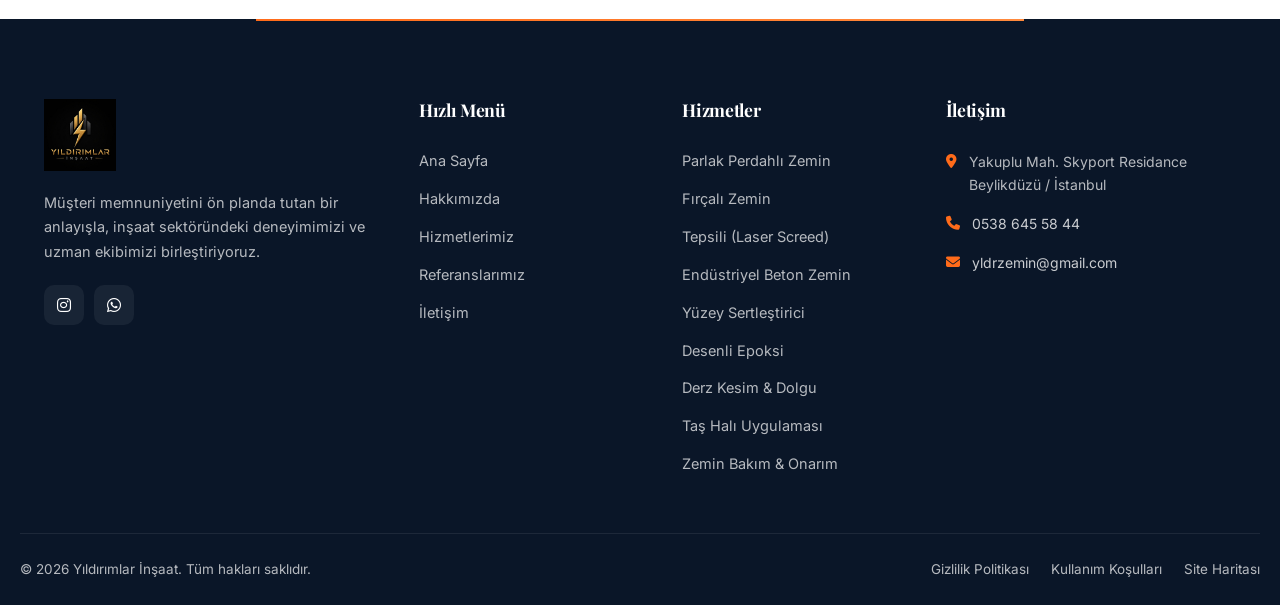
==== commit a0584cc0: "upd18" ====
--- a/index.html
+++ b/index.html
@@ -33,6 +33,10 @@
 
   <link rel="preconnect" href="https://fonts.googleapis.com" />
   <link rel="preconnect" href="https://fonts.gstatic.com" crossorigin />
+  <link rel="preconnect" href="https://cdnjs.cloudflare.com" crossorigin />
+  <link rel="dns-prefetch" href="//cdnjs.cloudflare.com" />
+  <link rel="dns-prefetch" href="//fonts.googleapis.com" />
+  <link rel="preload" as="image" href="images/hero-1.jpg" fetchpriority="high" />
   <link href="https://fonts.googleapis.com/css2?family=Inter:wght@300;400;500;600;700&family=Playfair+Display:wght@600;700;800&display=swap" rel="stylesheet" />
   <link rel="stylesheet" href="https://cdnjs.cloudflare.com/ajax/libs/font-awesome/6.5.2/css/all.min.css" />
   <link rel="stylesheet" href="css/style.css?v=22" />
@@ -75,7 +79,101 @@
         "url": "https://yldrmlarinsaat.com/",
         "name": "Yıldırımlar İnşaat",
         "publisher": { "@id": "https://yldrmlarinsaat.com/#organization" },
+        "inLanguage": "tr-TR",
+        "potentialAction": {
+          "@type": "SearchAction",
+          "target": { "@type": "EntryPoint", "urlTemplate": "https://yldrmlarinsaat.com/?s={search_term_string}" },
+          "query-input": "required name=search_term_string"
+        }
+      },
+      {
+        "@type": "WebPage",
+        "@id": "https://yldrmlarinsaat.com/#webpage",
+        "url": "https://yldrmlarinsaat.com/",
+        "name": "Yıldırımlar İnşaat — Endüstriyel Zemin Uygulamaları",
+        "description": "28 yıllık tecrübe ile 1.568.000 m² endüstriyel zemin uyguladık. Parlak perdahlı, fırçalı ve tepsili beton zemin çözümleri. Türkiye geneli hizmet.",
+        "isPartOf": { "@id": "https://yldrmlarinsaat.com/#website" },
+        "about": { "@id": "https://yldrmlarinsaat.com/#organization" },
+        "primaryImageOfPage": "https://yldrmlarinsaat.com/images/hero-1.jpg",
+        "breadcrumb": { "@id": "https://yldrmlarinsaat.com/#breadcrumb" },
         "inLanguage": "tr-TR"
+      },
+      {
+        "@type": "BreadcrumbList",
+        "@id": "https://yldrmlarinsaat.com/#breadcrumb",
+        "itemListElement": [
+          { "@type": "ListItem", "position": 1, "name": "Ana Sayfa", "item": "https://yldrmlarinsaat.com/" }
+        ]
+      },
+      {
+        "@type": "ItemList",
+        "@id": "https://yldrmlarinsaat.com/#services",
+        "name": "Yıldırımlar İnşaat Hizmetleri",
+        "itemListElement": [
+          { "@type": "ListItem", "position": 1, "url": "https://yldrmlarinsaat.com/hizmetler/parlak-perdahli-zemin.html", "name": "Parlak Perdahlı Zemin" },
+          { "@type": "ListItem", "position": 2, "url": "https://yldrmlarinsaat.com/hizmetler/fircali-zemin.html", "name": "Fırçalı Zemin Uygulaması" },
+          { "@type": "ListItem", "position": 3, "url": "https://yldrmlarinsaat.com/hizmetler/tepsili-zemin.html", "name": "Tepsili (Laser Screed) Zemin" },
+          { "@type": "ListItem", "position": 4, "url": "https://yldrmlarinsaat.com/hizmetler/endustriyel-beton-zemin.html", "name": "Endüstriyel Beton Zemin" },
+          { "@type": "ListItem", "position": 5, "url": "https://yldrmlarinsaat.com/hizmetler/yuzey-sertlestirici.html", "name": "Yüzey Sertleştirici" },
+          { "@type": "ListItem", "position": 6, "url": "https://yldrmlarinsaat.com/hizmetler/desenli-epoksi.html", "name": "Desenli Epoksi" },
+          { "@type": "ListItem", "position": 7, "url": "https://yldrmlarinsaat.com/hizmetler/derz-kesim-dolgu.html", "name": "Derz Kesim ve Dolgu" },
+          { "@type": "ListItem", "position": 8, "url": "https://yldrmlarinsaat.com/hizmetler/tas-hali.html", "name": "Taş Halı Uygulaması" },
+          { "@type": "ListItem", "position": 9, "url": "https://yldrmlarinsaat.com/hizmetler/zemin-bakim-onarim.html", "name": "Zemin Bakım ve Onarım" }
+        ]
+      },
+      {
+        "@type": "FAQPage",
+        "@id": "https://yldrmlarinsaat.com/#faq",
+        "mainEntity": [
+          {
+            "@type": "Question",
+            "name": "Endüstriyel beton zemin uygulaması ne kadar sürede tamamlanır?",
+            "acceptedAnswer": {
+              "@type": "Answer",
+              "text": "Proje büyüklüğüne, döküm hacmine ve uygulama tipine (parlak perdah, fırçalı, tepsili vb.) göre değişir. Ortalama 1.000 m²'lik bir saha, perdah ve silim dahil 3-7 iş günü içinde tamamlanabilir. Detaylı program keşif sonrası paylaşılır."
+            }
+          },
+          {
+            "@type": "Question",
+            "name": "Parlak perdahlı zemin ile fırçalı zemin arasındaki fark nedir?",
+            "acceptedAnswer": {
+              "@type": "Answer",
+              "text": "Parlak perdahlı zemin ayna parlaklığında, tozumaz ve kapalı iç mekânlarda tercih edilir. Fırçalı zemin ise yüzeyi tırtıllı, kaymaz yapıda olup rampa, dış mekân ve yüksek trafikli alanlarda güvenlik amacıyla uygulanır."
+            }
+          },
+          {
+            "@type": "Question",
+            "name": "Hangi bölgelerde hizmet veriyorsunuz?",
+            "acceptedAnswer": {
+              "@type": "Answer",
+              "text": "Yıldırımlar İnşaat olarak merkez ofisimiz Beylikdüzü / İstanbul'da bulunmakta olup Türkiye genelinde endüstriyel zemin, parlak perdah, fırçalı zemin, tepsili (laser screed), taş halı ve epoksi kaplama hizmetleri veriyoruz."
+            }
+          },
+          {
+            "@type": "Question",
+            "name": "Yüzey sertleştirici uygulaması nedir, neden gereklidir?",
+            "acceptedAnswer": {
+              "@type": "Answer",
+              "text": "Yüzey sertleştirici, taze beton üzerine serilen korundum veya kuvars esaslı kuru sarf malzemesidir. Perdah ile birlikte yüzeye entegre edilir; aşınma direncini, darbe dayanımını ve yüzey ömrünü önemli ölçüde artırır."
+            }
+          },
+          {
+            "@type": "Question",
+            "name": "Uyguladığınız zeminlerde garanti var mı?",
+            "acceptedAnswer": {
+              "@type": "Answer",
+              "text": "Evet. Tüm uygulamalarımızda işçilik ve sistem garantisi sağlıyoruz. Süre ve kapsam, seçilen sistem ile kullanım koşullarına göre sözleşmede net olarak tanımlanır."
+            }
+          },
+          {
+            "@type": "Question",
+            "name": "Ücretsiz keşif ve teklif alabilir miyim?",
+            "acceptedAnswer": {
+              "@type": "Answer",
+              "text": "Evet, projeniz için ücretsiz keşif ve detaylı teklif sunuyoruz. 0538 645 58 44 numaralı telefondan, WhatsApp'tan veya iletişim formundan bize ulaşabilirsiniz."
+            }
+          }
+        ]
       }
     ]
   }
@@ -166,7 +264,7 @@
         </div>
 
         <div class="hero-visual reveal reveal-delay-2">
-          <img src="images/hero-1.jpg" alt="Endüstriyel zemin uygulaması" onerror="this.style.display='none'" />
+          <img src="images/hero-1.jpg" alt="Endüstriyel zemin uygulaması" fetchpriority="high" decoding="async" onerror="this.style.display='none'" />
           <div class="hero-badge">
             <div class="hero-badge-icon"><i class="fa-solid fa-shield-halved"></i></div>
             <div class="hero-badge-text">
@@ -194,10 +292,10 @@
             <div class="txt">Yıllık Tecrübe</div>
           </div>
           <div class="main-img">
-            <img src="images/about-1.jpg" alt="Yıldırımlar İnşaat" onerror="this.style.display='none'" />
+            <img src="images/about-1.jpg" alt="Yıldırımlar İnşaat endüstriyel zemin ekibi" loading="lazy" decoding="async" onerror="this.style.display='none'" />
           </div>
           <div class="sub-img">
-            <img src="images/about-2.jpg" alt="Endüstriyel zemin uygulaması" onerror="this.style.display='none'" />
+            <img src="images/about-2.jpg" alt="Parlak perdahlı endüstriyel beton zemin uygulaması" loading="lazy" decoding="async" onerror="this.style.display='none'" />
           </div>
         </div>
 
@@ -244,7 +342,7 @@
         <article class="service-card reveal">
           <a href="hizmetler/parlak-perdahli-zemin.html" class="service-card-hit" aria-labelledby="svc-parlak"></a>
           <div class="service-media">
-            <img src="images/service-1.png" alt="Parlak beton silim — agrega görünümlü ayna parlaklığında ticari zemin" onerror="this.style.display='none'" />
+            <img src="images/service-1.png" alt="Parlak beton silim — agrega görünümlü ayna parlaklığında ticari zemin" loading="lazy" decoding="async" onerror="this.style.display='none'" />
             <div class="service-icon"><i class="fa-solid fa-gem"></i></div>
             <div class="service-num">01</div>
           </div>
@@ -258,7 +356,7 @@
         <article class="service-card reveal reveal-delay-1">
           <a href="hizmetler/fircali-zemin.html" class="service-card-hit" aria-labelledby="svc-fircali"></a>
           <div class="service-media">
-            <img src="images/service-2.png" alt="Fırçalı beton — broom finish paralel çizgili kaydırmaz dış zemin" onerror="this.style.display='none'" />
+            <img src="images/service-2.png" alt="Fırçalı beton — broom finish paralel çizgili kaydırmaz dış zemin" loading="lazy" decoding="async" onerror="this.style.display='none'" />
             <div class="service-icon"><i class="fa-solid fa-shoe-prints"></i></div>
             <div class="service-num">02</div>
           </div>
@@ -272,7 +370,7 @@
         <article class="service-card reveal reveal-delay-2">
           <a href="hizmetler/tepsili-zemin.html" class="service-card-hit" aria-labelledby="svc-tepsili"></a>
           <div class="service-media">
-            <img src="images/service-3.png" alt="Parlak terrazzo zemin — geometrik desenli döşeme" onerror="this.style.display='none'" />
+            <img src="images/service-3.png" alt="Parlak terrazzo zemin — geometrik desenli döşeme" loading="lazy" decoding="async" onerror="this.style.display='none'" />
             <div class="service-icon"><i class="fa-solid fa-ruler-combined"></i></div>
             <div class="service-num">03</div>
           </div>
@@ -286,7 +384,7 @@
         <article class="service-card reveal">
           <a href="hizmetler/endustriyel-beton-zemin.html" class="service-card-hit" aria-labelledby="svc-endustriyel"></a>
           <div class="service-media">
-            <img src="images/service-4.jpg" alt="Endüstriyel beton zemin — geniş döküm, üretim veya depo alanı" onerror="this.style.display='none'" />
+            <img src="images/service-4.jpg" alt="Endüstriyel beton zemin — geniş döküm, üretim veya depo alanı" loading="lazy" decoding="async" onerror="this.style.display='none'" />
             <div class="service-icon"><i class="fa-solid fa-industry"></i></div>
             <div class="service-num">04</div>
           </div>
@@ -300,7 +398,7 @@
         <article class="service-card reveal reveal-delay-1">
           <a href="hizmetler/yuzey-sertlestirici.html" class="service-card-hit" aria-labelledby="svc-yuzey"></a>
           <div class="service-media">
-            <img src="images/service-5.png" alt="Yüzey sertleştirici — taze beton üzerine kuru sarf serimi ve perdah sahası" onerror="this.style.display='none'" />
+            <img src="images/service-5.png" alt="Yüzey sertleştirici — taze beton üzerine kuru sarf serimi ve perdah sahası" loading="lazy" decoding="async" onerror="this.style.display='none'" />
             <div class="service-icon"><i class="fa-solid fa-shield-halved"></i></div>
             <div class="service-num">05</div>
           </div>
@@ -314,7 +412,7 @@
         <article class="service-card reveal reveal-delay-2">
           <a href="hizmetler/derz-kesim-dolgu.html" class="service-card-hit" aria-labelledby="svc-derz"></a>
           <div class="service-media">
-            <img src="images/service-6.jpg" alt="Büyük döşemede derz hatları — kesim ve dolgu ile yönetilen parlak beton zemin" onerror="this.style.display='none'" />
+            <img src="images/service-6.jpg" alt="Büyük döşemede derz hatları — kesim ve dolgu ile yönetilen parlak beton zemin" loading="lazy" decoding="async" onerror="this.style.display='none'" />
             <div class="service-icon"><i class="fa-solid fa-scissors"></i></div>
             <div class="service-num">06</div>
           </div>
@@ -328,7 +426,7 @@
         <article class="service-card reveal">
           <a href="hizmetler/tas-hali.html" class="service-card-hit" aria-labelledby="svc-tas-hali"></a>
           <div class="service-media">
-            <img src="images/service-tashali.png" alt="Taş halı uygulaması — reçine bağlı agreganın malta ile serilmesi" onerror="this.style.display='none'" />
+            <img src="images/service-tashali.png" alt="Taş halı uygulaması — reçine bağlı agreganın malta ile serilmesi" loading="lazy" decoding="async" onerror="this.style.display='none'" />
             <div class="service-icon"><i class="fa-solid fa-border-all"></i></div>
             <div class="service-num">07</div>
           </div>
@@ -342,7 +440,7 @@
         <article class="service-card reveal reveal-delay-1">
           <a href="hizmetler/zemin-bakim-onarim.html" class="service-card-hit" aria-labelledby="svc-bakim"></a>
           <div class="service-media">
-            <img src="images/service-7.png" alt="Beton zeminde çatlak onarımı — saha ekibi ve yüzey hazırlığı" onerror="this.style.display='none'" />
+            <img src="images/service-7.png" alt="Beton zeminde çatlak onarımı — saha ekibi ve yüzey hazırlığı" loading="lazy" decoding="async" onerror="this.style.display='none'" />
             <div class="service-icon"><i class="fa-solid fa-wrench"></i></div>
             <div class="service-num">08</div>
           </div>
@@ -356,7 +454,7 @@
         <article class="service-card reveal">
           <a href="hizmetler/desenli-epoksi.html" class="service-card-hit" aria-labelledby="svc-desenli-epoksi"></a>
           <div class="service-media">
-            <img src="images/desenli%20epoksi.jpg" alt="Desenli dekoratif epoksi zemin uygulaması" onerror="this.style.display='none'" />
+            <img src="images/desenli%20epoksi.jpg" alt="Desenli dekoratif epoksi zemin uygulaması" loading="lazy" decoding="async" onerror="this.style.display='none'" />
             <div class="service-icon"><i class="fa-solid fa-palette"></i></div>
             <div class="service-num">09</div>
           </div>
@@ -415,29 +513,67 @@
 
       <div class="refs-grid">
         <div class="ref-card tall reveal">
-          <img src="images/ref-1.jpg" alt="Eston Deniz Evleri" onerror="this.style.display='none'" />
+          <img src="images/ref-1.jpg" alt="Eston Deniz Evleri — Parlak Perdahlı Zemin" loading="lazy" decoding="async" onerror="this.style.display='none'" />
           <div class="ref-info"><span class="tag">250.000 m²</span><h4>Eston Deniz Evleri</h4><div class="loc">Parlak Perdahlı Zemin</div></div>
         </div>
         <div class="ref-card reveal reveal-delay-1">
-          <img src="images/ref-2.jpg" alt="Osmanlı Arşiv Binası" onerror="this.style.display='none'" />
+          <img src="images/ref-2.jpg" alt="Osmanlı Arşiv Binası — Parlak Perdahlı Zemin" loading="lazy" decoding="async" onerror="this.style.display='none'" />
           <div class="ref-info"><span class="tag">150.000 m²</span><h4>Osmanlı Arşiv Binası</h4><div class="loc">Parlak Perdahlı Zemin</div></div>
         </div>
         <div class="ref-card reveal reveal-delay-2">
-          <img src="images/ref-3.jpg" alt="Giresun Çotanak Stadı" onerror="this.style.display='none'" />
+          <img src="images/ref-3.jpg" alt="Giresun Çotanak Stadı — Parlak Perdahlı ve Fırçalı Zemin" loading="lazy" decoding="async" onerror="this.style.display='none'" />
           <div class="ref-info"><span class="tag">150.000 m²</span><h4>Giresun Çotanak Stadı</h4><div class="loc">Parlak Perdahlı & Fırçalı</div></div>
         </div>
         <div class="ref-card wide reveal">
-          <img src="images/ref-4.jpg" alt="Samsun Tekkeköy Devlet Hastanesi" onerror="this.style.display='none'" />
+          <img src="images/ref-4.jpg" alt="Samsun Tekkeköy Devlet Hastanesi — Parlak Perdahlı ve Fırçalı Zemin" loading="lazy" decoding="async" onerror="this.style.display='none'" />
           <div class="ref-info"><span class="tag">120.000 m²</span><h4>Samsun Tekkeköy Devlet Hastanesi</h4><div class="loc">Parlak Perdahlı & Fırçalı Zemin</div></div>
         </div>
         <div class="ref-card reveal reveal-delay-1">
-          <img src="images/ref-5.jpg" alt="Roketsan Kırıkkale" onerror="this.style.display='none'" />
+          <img src="images/ref-5.jpg" alt="Roketsan Kırıkkale — Fırçalı Zemin Uygulaması" loading="lazy" decoding="async" onerror="this.style.display='none'" />
           <div class="ref-info"><span class="tag">80.000 m²</span><h4>Roketsan Kırıkkale</h4><div class="loc">Fırçalı Zemin Uygulaması</div></div>
         </div>
       </div>
 
       <div class="text-center reveal" style="margin-top:40px">
         <a href="referanslar.html" class="btn btn-ghost">Tüm Referanslar <i class="fa-solid fa-arrow-right"></i></a>
+      </div>
+    </div>
+  </section>
+
+  <!-- ========== FAQ ========== -->
+  <section class="section" id="sss">
+    <div class="container">
+      <div class="text-center reveal">
+        <span class="eyebrow">Sıkça Sorulan Sorular</span>
+        <h2 class="section-title">Aklınıza Takılanlar</h2>
+        <p class="section-subtitle">Endüstriyel zemin, parlak perdah, fırçalı ve tepsili zemin uygulamaları hakkında en sık sorulan soruları sizin için yanıtladık.</p>
+      </div>
+
+      <div class="faq-wrap reveal">
+        <details class="faq-item">
+          <summary>Endüstriyel beton zemin uygulaması ne kadar sürede tamamlanır?</summary>
+          <div class="faq-answer">Proje büyüklüğüne, döküm hacmine ve uygulama tipine (parlak perdah, fırçalı, tepsili vb.) göre değişir. Ortalama 1.000 m²'lik bir saha, perdah ve silim dahil 3-7 iş günü içinde tamamlanabilir. Detaylı program keşif sonrası paylaşılır.</div>
+        </details>
+        <details class="faq-item">
+          <summary>Parlak perdahlı zemin ile fırçalı zemin arasındaki fark nedir?</summary>
+          <div class="faq-answer">Parlak perdahlı zemin ayna parlaklığında, tozumaz ve kapalı iç mekânlarda tercih edilir. Fırçalı zemin ise yüzeyi tırtıllı, kaymaz yapıda olup rampa, dış mekân ve yüksek trafikli alanlarda güvenlik amacıyla uygulanır.</div>
+        </details>
+        <details class="faq-item">
+          <summary>Hangi bölgelerde hizmet veriyorsunuz?</summary>
+          <div class="faq-answer">Yıldırımlar İnşaat olarak merkez ofisimiz Beylikdüzü / İstanbul'da bulunmakta olup Türkiye genelinde endüstriyel zemin, parlak perdah, fırçalı zemin, tepsili (laser screed), taş halı ve epoksi kaplama hizmetleri veriyoruz.</div>
+        </details>
+        <details class="faq-item">
+          <summary>Yüzey sertleştirici uygulaması nedir, neden gereklidir?</summary>
+          <div class="faq-answer">Yüzey sertleştirici, taze beton üzerine serilen korundum veya kuvars esaslı kuru sarf malzemesidir. Perdah ile birlikte yüzeye entegre edilir; aşınma direncini, darbe dayanımını ve yüzey ömrünü önemli ölçüde artırır.</div>
+        </details>
+        <details class="faq-item">
+          <summary>Uyguladığınız zeminlerde garanti var mı?</summary>
+          <div class="faq-answer">Evet. Tüm uygulamalarımızda işçilik ve sistem garantisi sağlıyoruz. Süre ve kapsam, seçilen sistem ile kullanım koşullarına göre sözleşmede net olarak tanımlanır.</div>
+        </details>
+        <details class="faq-item">
+          <summary>Ücretsiz keşif ve teklif alabilir miyim?</summary>
+          <div class="faq-answer">Evet, projeniz için ücretsiz keşif ve detaylı teklif sunuyoruz. 0538 645 58 44 numaralı telefondan, WhatsApp'tan veya iletişim formundan bize ulaşabilirsiniz.</div>
+        </details>
       </div>
     </div>
   </section>
--- a/css/style.css
+++ b/css/style.css
@@ -2465,6 +2465,74 @@
   .contact-form   { padding: 22px 18px; }
 }
 
+/* ---------- FAQ (Sıkça Sorulan Sorular) ---------- */
+.faq-wrap {
+  max-width: 860px;
+  margin: 40px auto 0;
+  display: flex;
+  flex-direction: column;
+  gap: 14px;
+}
+.faq-item {
+  background: #fff;
+  border: 1px solid var(--color-border);
+  border-radius: var(--radius-md);
+  box-shadow: var(--shadow-sm);
+  overflow: hidden;
+  transition: border-color .25s ease, box-shadow .25s ease;
+}
+.faq-item[open] {
+  border-color: var(--color-primary);
+  box-shadow: var(--shadow-md);
+}
+.faq-item > summary {
+  list-style: none;
+  cursor: pointer;
+  padding: 20px 24px;
+  font-weight: 600;
+  font-size: 1.02rem;
+  color: var(--color-dark);
+  display: flex;
+  align-items: center;
+  justify-content: space-between;
+  gap: 16px;
+  transition: color .25s ease;
+}
+.faq-item > summary::-webkit-details-marker { display: none; }
+.faq-item > summary::after {
+  content: "\2b";
+  font-family: "Font Awesome 6 Free";
+  font-weight: 900;
+  color: var(--color-primary);
+  font-size: 14px;
+  width: 30px;
+  height: 30px;
+  border-radius: 50%;
+  background: var(--color-soft);
+  display: inline-flex;
+  align-items: center;
+  justify-content: center;
+  transition: transform .3s ease, background .3s ease, color .3s ease;
+  flex: 0 0 30px;
+}
+.faq-item[open] > summary::after {
+  content: "\f068";
+  transform: rotate(0deg);
+  background: var(--color-primary);
+  color: #fff;
+}
+.faq-item[open] > summary { color: var(--color-primary); }
+.faq-item .faq-answer {
+  padding: 0 24px 22px;
+  color: var(--color-muted);
+  line-height: 1.75;
+  font-size: 0.97rem;
+}
+@media (max-width: 600px) {
+  .faq-item > summary { padding: 16px 18px; font-size: 0.98rem; }
+  .faq-item .faq-answer { padding: 0 18px 18px; font-size: 0.94rem; }
+}
+
 /* ---------- Hareket tercihi: düşük animasyon ---------- */
 @media (prefers-reduced-motion: reduce) {
   *,
